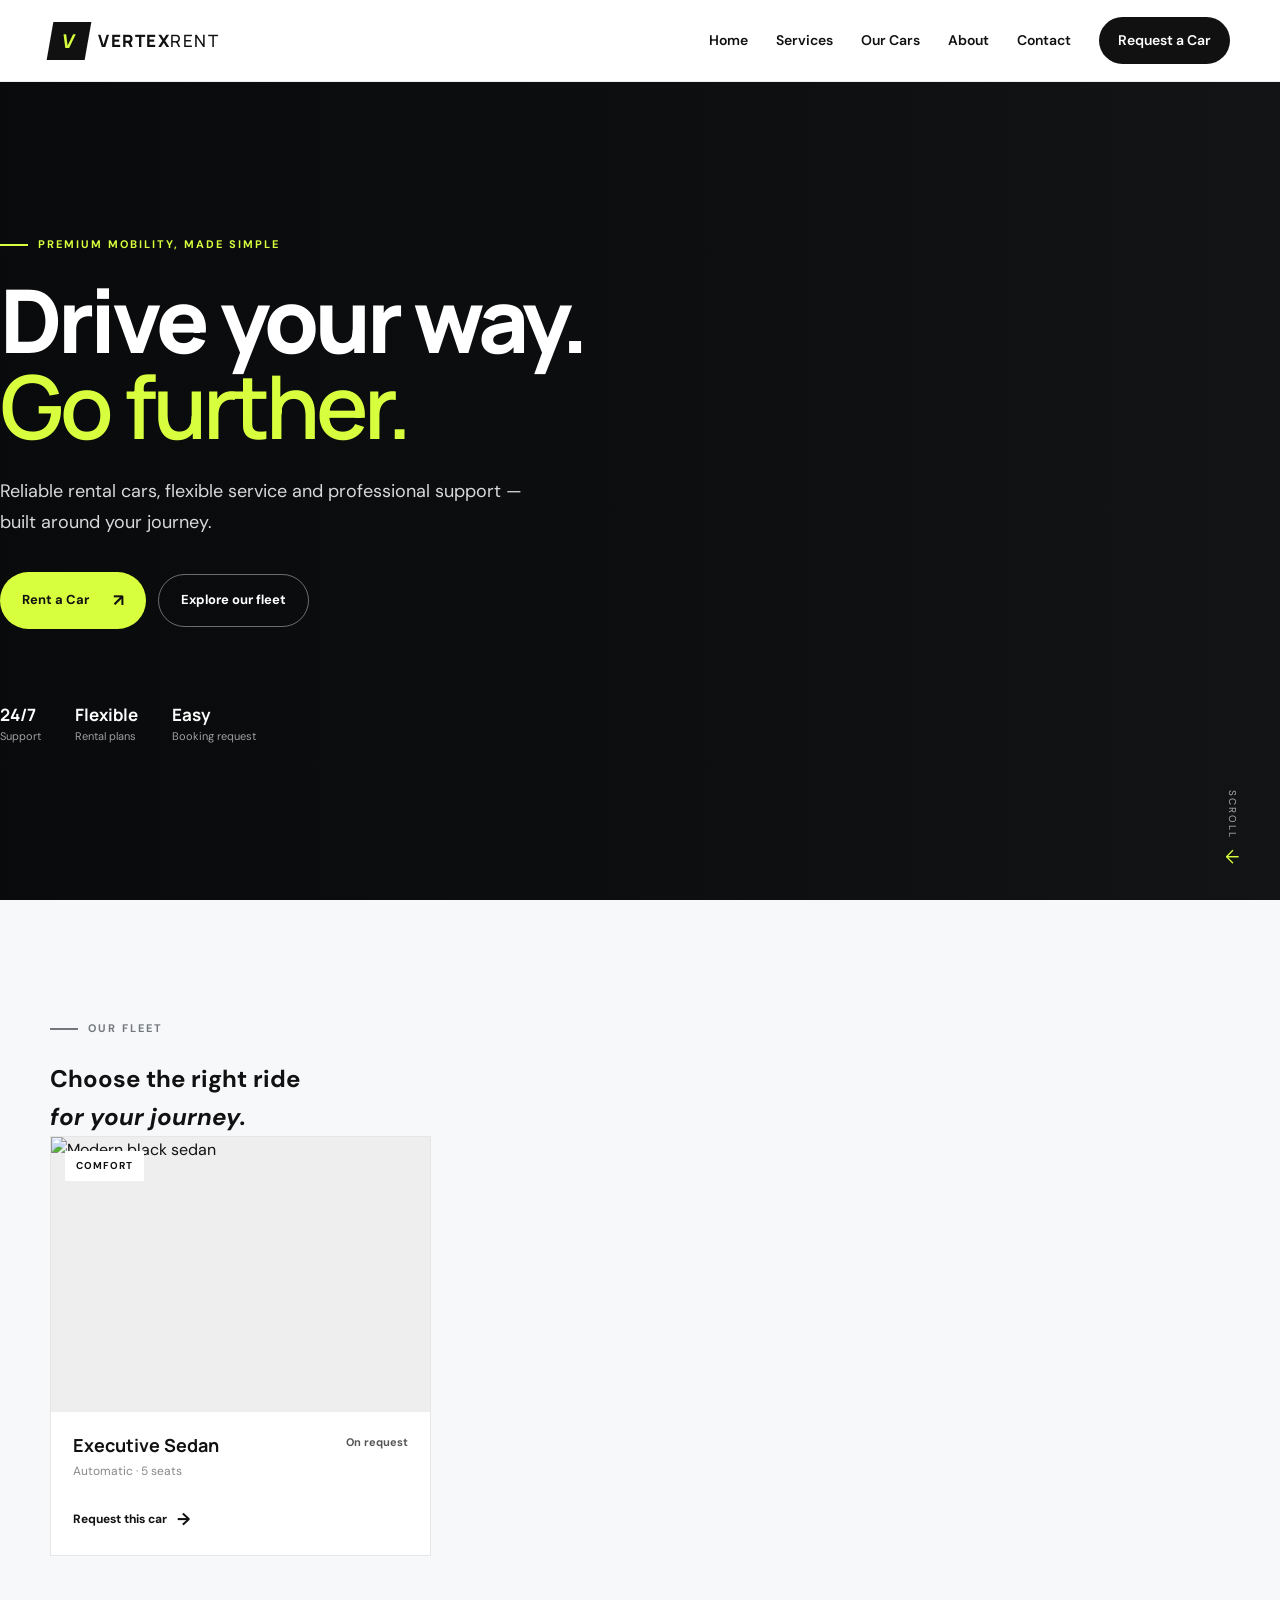
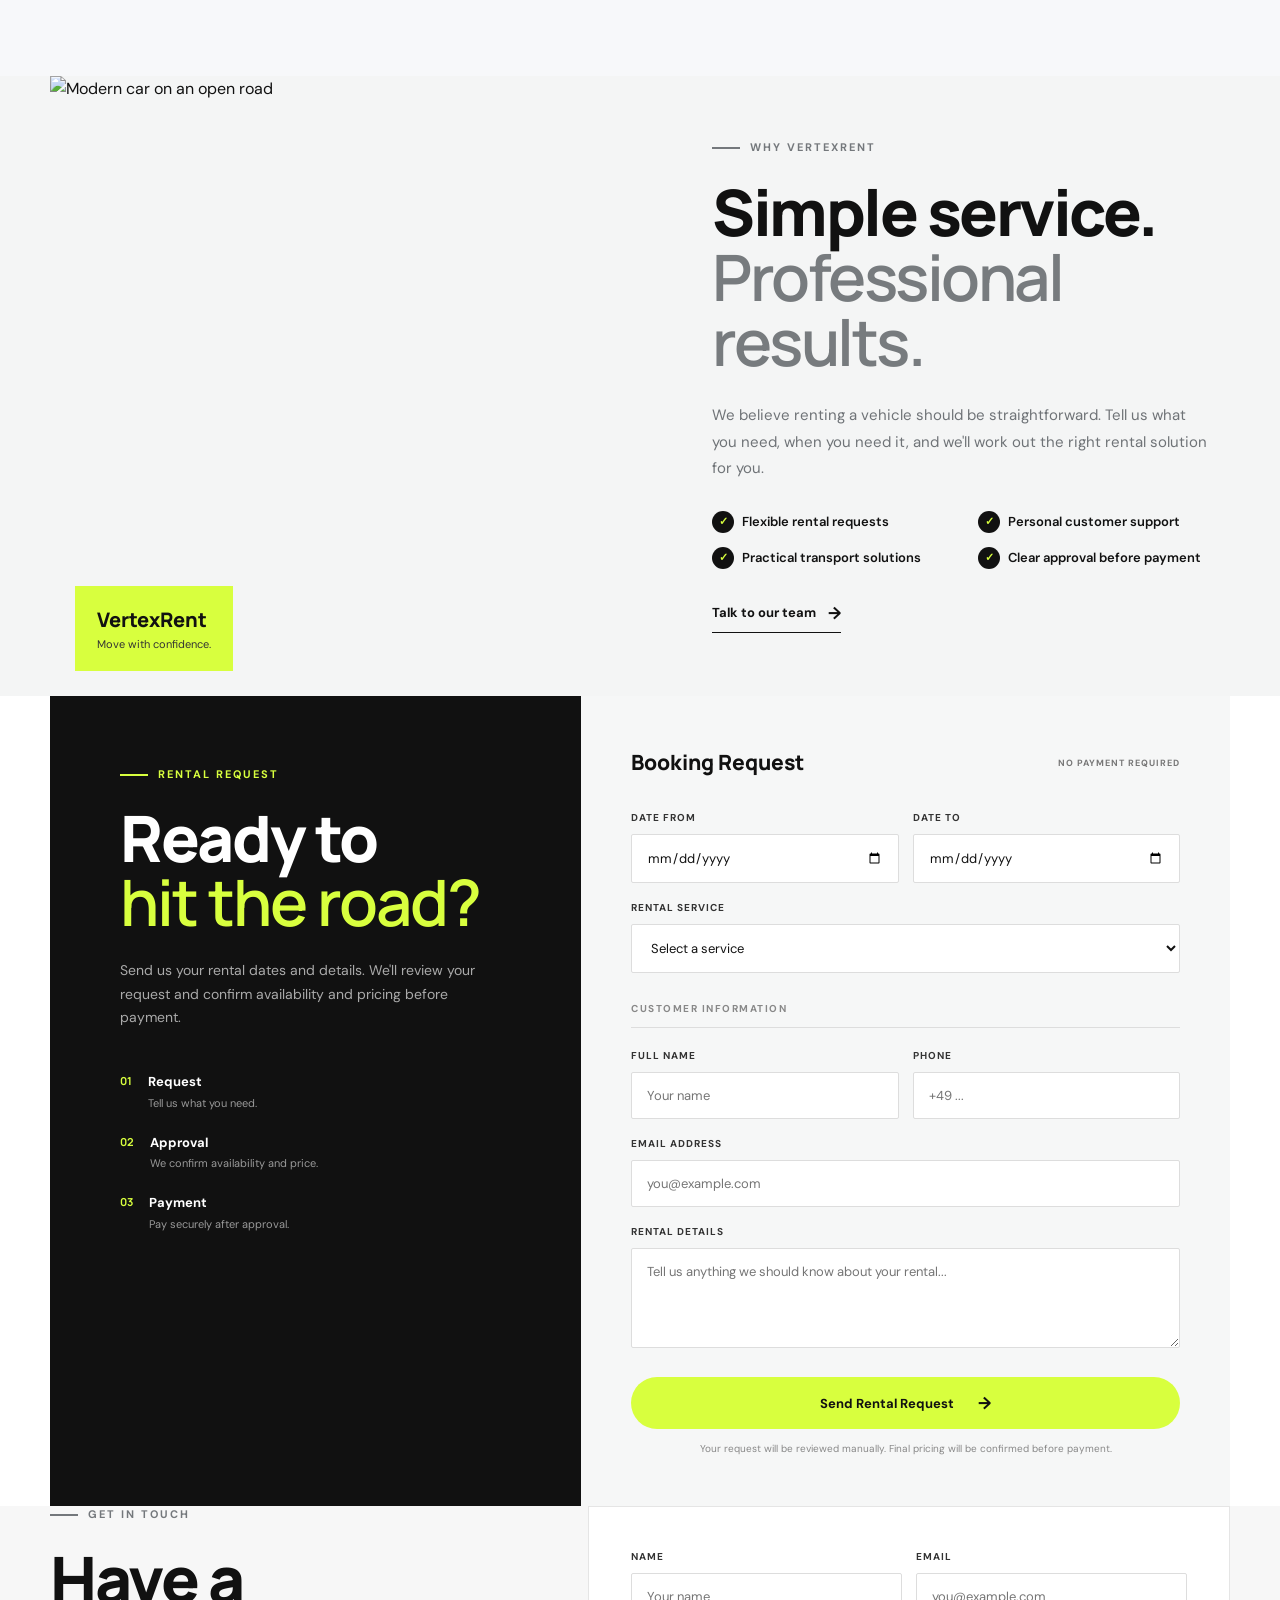
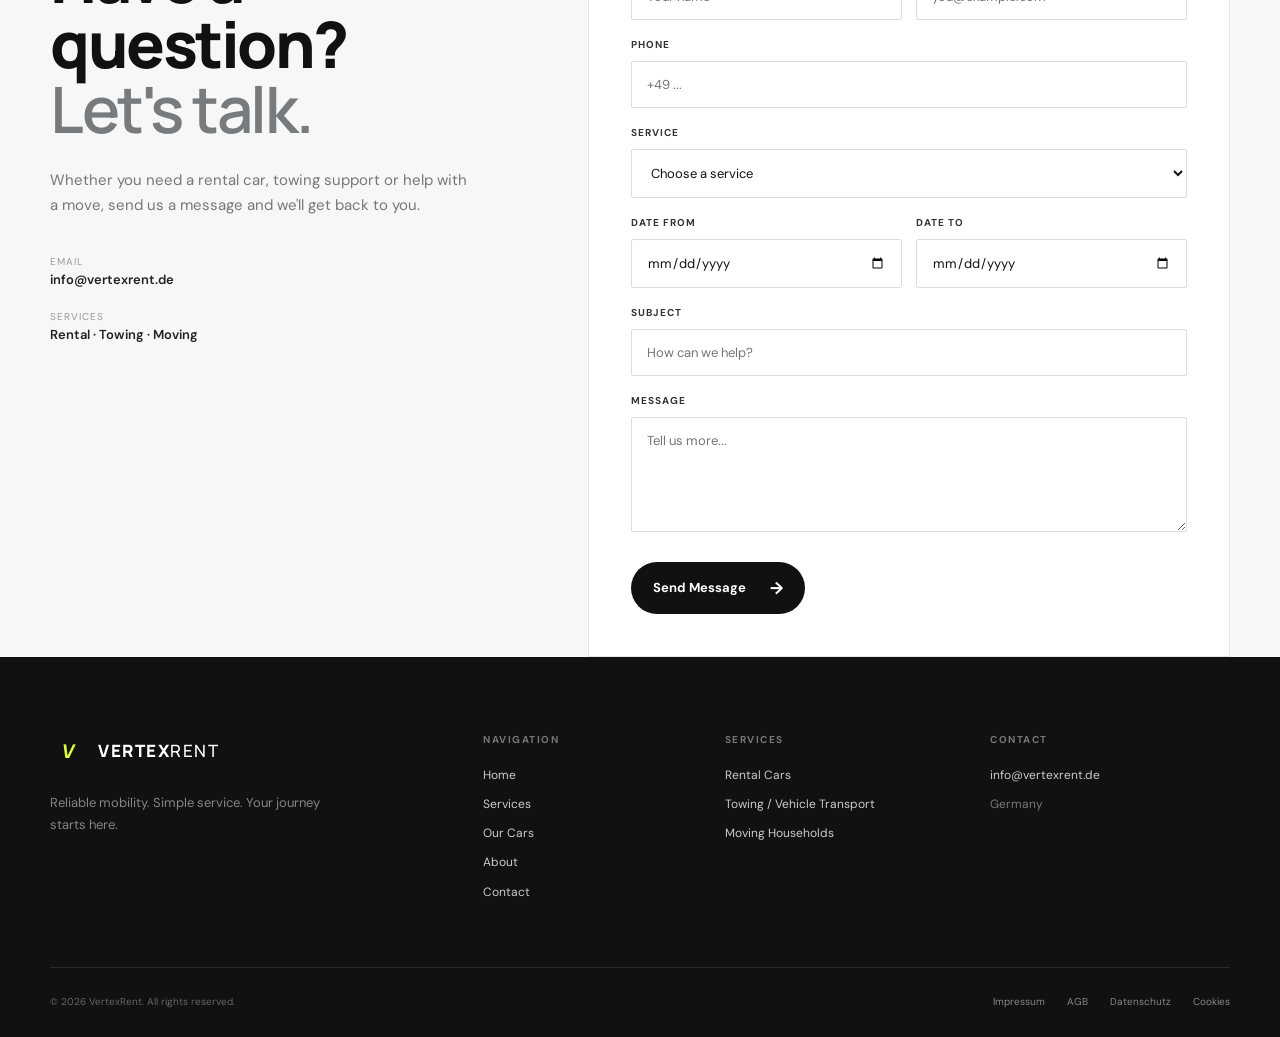
==== index.html @ 0dd3c39a "Added all files" ====
<!DOCTYPE html>
<html lang="en">

<head>

    <!-- 
         BASIC META
     -->

    <meta charset="UTF-8">

    <meta name="viewport"
          content="width=device-width, initial-scale=1.0">

    <meta http-equiv="X-UA-Compatible"
          content="IE=edge">


    <!-- 
         SEO
     -->

    <title>VertexRent | Premium Car Rental & Mobility Services</title>

    <meta name="description"
          content="VertexRent offers reliable car rental, towing and household moving services with flexible rental solutions and professional support.">

    <meta name="keywords"
          content="car rental, rent a car, vehicle rental, towing cars, moving household, VertexRent">

    <meta name="author"
          content="VertexRent">

    <meta name="robots"
          content="index, follow">

    <meta name="googlebot"
          content="index, follow">


    <!-- 
         CANONICAL URL
     -->

    <link rel="canonical"
          href="https://vertexrent.de/">


    <!-- 
         FAVICON
     -->

    <link rel="icon"
          type="image/png"
          href="images/favicon.png">


    <!-- 
         GOOGLE FONTS
     -->

    <link rel="preconnect"
          href="https://fonts.googleapis.com">

    <link rel="preconnect"
          href="https://fonts.gstatic.com"
          crossorigin>

    <link href="https://fonts.googleapis.com/css2?family=DM+Sans:wght@400;500;600;700&family=Manrope:wght@600;700;800&display=swap"
          rel="stylesheet">


    <!-- 
         OPEN GRAPH
         Facebook / WhatsApp / LinkedIn
          -->

    <meta property="og:type"
          content="website">

    <meta property="og:title"
          content="VertexRent | Premium Car Rental & Mobility Services">

    <meta property="og:description"
          content="Reliable car rental, towing and moving services from VertexRent.">

    <meta property="og:url"
          content="https://vertexrent.de/">

    <meta property="og:site_name"
          content="VertexRent">

    <meta property="og:image"
          content="https://vertexrent.de/images/og-image.jpg">


    <!--  TWITTER / X CARD -->

    <meta name="twitter:card"
          content="summary_large_image">

    <meta name="twitter:title"
          content="VertexRent | Premium Car Rental & Mobility Services">

    <meta name="twitter:description"
          content="Reliable car rental, towing and moving services from VertexRent.">

    <meta name="twitter:image"
          content="https://vertexrent.de/images/og-image.jpg">


    <!-- 
         WEBSITE CSS
    -->

    <link rel="stylesheet"
          href="style.css">

    <link rel="stylesheet"
          href="responsive.css">

</head>


<body>

    <!-- Website content will be added here -->
  <!-- =========================
         HEADER
    ========================== -->

    <header class="site-header">

        <div class="container nav-wrapper">

            <!-- Logo -->
            <a href="#home" class="logo" aria-label="VertexRent Home">

                <span class="logo-mark">V</span>

                <span class="logo-text">
                    VERTEX<span>RENT</span>
                </span>

            </a>


            <!-- Navigation -->
            <nav class="main-nav" aria-label="Main Navigation">

                <a href="#home">Home</a>

                <a href="services.html">Services</a>

                <a href="#fleet">Our Cars</a>

                <a href="#about">About</a>

                <a href="#contact">Contact</a>

                <a href="#booking" class="nav-cta">
                    Request a Car
                </a>

            </nav>


            <!-- Mobile Menu Button -->
            <button
                class="menu-toggle"
                type="button"
                aria-label="Open navigation menu"
                aria-expanded="false">

                <span></span>
                <span></span>
                <span></span>

            </button>

        </div>

    </header>


     <!-- =========================
         MAIN CONTENT
    ========================== -->

    <main id="main-content">

     <section class="hero" id="home">

        <!-- Background Image -->
        <div class="hero-background"></div>


        <div class="container hero-container">

            <div class="hero-content">

                <!-- Small Label -->
                <p class="eyebrow hero-eyebrow">
                    <span></span>
                    Premium mobility, made simple
                </p>


                <!-- Main Heading -->
                <h1>
                    Drive your way.
                    <br>
                    <em>Go further.</em>
                </h1>


                <!-- Description -->
                <p class="hero-description">
                    Reliable rental cars, flexible service and
                    professional support — built around your journey.
                </p>


                <!-- Buttons -->
                <div class="hero-actions">

                    <a href="#booking" class="btn btn-primary">
                        Rent a Car
                        <span>↗</span>
                    </a>

                    <a href="#fleet" class="btn btn-outline">
                        Explore our fleet
                    </a>

                </div>


                <!-- Trust Information -->
                <div class="hero-trust">

                    <div class="trust-item">

                        <strong>24/7</strong>

                        <span>
                            Support
                        </span>

                    </div>


                    <div class="trust-item">

                        <strong>Flexible</strong>

                        <span>
                            Rental plans
                        </span>

                    </div>


                    <div class="trust-item">

                        <strong>Easy</strong>

                        <span>
                            Booking request
                        </span>

                    </div>

                </div>

            </div>

        </div>


        <!-- Scroll Indicator -->

        <div class="hero-scroll">

            <span>SCROLL</span>

            <strong>↓</strong>

        </div>

    </section>


<!-- =========================
     OUR FLEET SECTION
========================= -->

<section class="fleet section" id="fleet">

    <div class="container">

        <!-- Section Heading -->

        <div class="section-heading">

            <p class="eyebrow">
                <span></span>
                Our Fleet
            </p>

            <h2>
                Choose the right ride
                <br>
                <em>for your journey.</em>
            </h2>

        </div>


        <!-- Cars Grid -->

        <div class="car-grid">


            <!-- Car 01 -->

            <article class="car-card">

                <div class="car-image">

                    <img
                        src="https://images.unsplash.com/photo-1555215695-3004980ad54e?auto=format&fit=crop&w=1200&q=85"
                        alt="Modern black sedan">

                    <span class="car-tag">
                        Comfort
                    </span>

                </div>


                <div class="car-info">

                    <div class="car-main-info">

                        <div>

                            <h3>
                                Executive Sedan
                            </h3>

                            <p>
                                Automatic · 5 seats
                            </p>

                        </div>

                        <span class="car-price">
                            On request
                        </span>

                    </div>


                    <a href="#booking" class="car-link">
                        Request this car
                        <span>→</span>
                    </a>

                </div>

            </article>


        </div>

    </div>

</section>


<!-- =========================
     ABOUT SECTION
========================= -->

<section class="about section" id="about">

    <div class="container about-grid">


        <!-- About Image -->

        <div class="about-image">

            <img
                src="https://images.unsplash.com/photo-1492144534655-ae79c964c9d7?auto=format&fit=crop&w=1400&q=85"
                alt="Modern car on an open road">

            <div class="about-badge">

                <strong>VertexRent</strong>

                <span>
                    Move with confidence.
                </span>

            </div>

        </div>


        <!-- About Content -->

        <div class="about-content">

            <p class="eyebrow">

                <span></span>

                Why VertexRent

            </p>


            <h2>

                Simple service.
                <br>

                <em>Professional results.</em>

            </h2>


            <p class="about-description">

                We believe renting a vehicle should be
                straightforward. Tell us what you need,
                when you need it, and we'll work out the
                right rental solution for you.

            </p>


            <!-- Benefits -->

            <ul class="benefits-list">

                <li>

                    <span class="benefit-icon">
                        ✓
                    </span>

                    <span>
                        Flexible rental requests
                    </span>

                </li>


                <li>

                    <span class="benefit-icon">
                        ✓
                    </span>

                    <span>
                        Personal customer support
                    </span>

                </li>


                <li>

                    <span class="benefit-icon">
                        ✓
                    </span>

                    <span>
                        Practical transport solutions
                    </span>

                </li>


                <li>

                    <span class="benefit-icon">
                        ✓
                    </span>

                    <span>
                        Clear approval before payment
                    </span>

                </li>

            </ul>


            <!-- Link -->

            <a href="#contact" class="about-link">

                Talk to our team

                <span>&rarr;</span>

            </a>

        </div>

    </div>

</section>



<!-- =========================
     BOOKING SECTION
========================= -->

<section class="booking section" id="booking">

    <div class="container">

        <div class="booking-box">

            <!-- =========================
                 BOOKING INTRO
            ========================== -->

            <div class="booking-content">

                <p class="eyebrow booking-eyebrow">

                    <span></span>

                    Rental Request

                </p>


                <h2>

                    Ready to
                    <br>

                    <em>hit the road?</em>

                </h2>


                <p class="booking-description">

                    Send us your rental dates and details.
                    We'll review your request and confirm
                    availability and pricing before payment.

                </p>


                <!-- Booking Process -->

                <div class="booking-steps">


                    <div class="booking-step">

                        <span>01</span>

                        <div>

                            <strong>
                                Request
                            </strong>

                            <p>
                                Tell us what you need.
                            </p>

                        </div>

                    </div>


                    <div class="booking-step">

                        <span>02</span>

                        <div>

                            <strong>
                                Approval
                            </strong>

                            <p>
                                We confirm availability
                                and price.
                            </p>

                        </div>

                    </div>


                    <div class="booking-step">

                        <span>03</span>

                        <div>

                            <strong>
                                Payment
                            </strong>

                            <p>
                                Pay securely after approval.
                            </p>

                        </div>

                    </div>


                </div>

            </div>


            <!-- =========================
                 BOOKING FORM
            ========================== -->

            <div class="booking-form-wrapper">

                <form class="booking-form" id="bookingForm">


                    <div class="form-heading">

                        <h3>
                            Booking Request
                        </h3>

                        <span>
                            No payment required
                        </span>

                    </div>


                    <!-- Dates -->

                    <div class="form-row">

                        <div class="form-group">

                            <label for="date-from">
                                Date From
                            </label>

                            <input
                                type="date"
                                id="date-from"
                                name="date-from"
                                required
                            >

                        </div>


                        <div class="form-group">

                            <label for="date-to">
                                Date To
                            </label>

                            <input
                                type="date"
                                id="date-to"
                                name="date-to"
                                required
                            >

                        </div>

                    </div>


                    <!-- Rental Details -->

                    <div class="form-group">

                        <label for="service">
                            Rental Service
                        </label>

                        <select
                            id="service"
                            name="service"
                            required
                        >

                            <option value="">
                                Select a service
                            </option>

                            <option value="rental-car">
                                Rental Car
                            </option>

                            <option value="towing">
                                Towing Car
                            </option>

                            <option value="moving">
                                Moving Household
                            </option>

                        </select>

                    </div>


                    <div class="form-group" id="bookingVehicleGroup">

                        <label for="vehicle">
                            Rental Vehicle
                        </label>

                        <select
                            id="vehicle"
                            name="vehicle"
                        >
                            <option value="">
                                Select a car type
                            </option>
                            <option value="sedan">
                                Sedan
                            </option>
                            <option value="suv">
                                SUV
                            </option>
                            <option value="hatchback">
                                Hatchback
                            </option>
                            <option value="van">
                                Van
                            </option>

                        </select>

                    </div>


                    <!-- Customer Information -->

                    <div class="form-section-title">

                        Customer Information

                    </div>


                    <div class="form-row">

                        <div class="form-group">

                            <label for="customer-name">
                                Full Name
                            </label>

                            <input
                                type="text"
                                id="customer-name"
                                name="customer-name"
                                placeholder="Your name"
                                required
                            >

                        </div>


                        <div class="form-group">

                            <label for="customer-phone">
                                Phone
                            </label>

                            <input
                                type="tel"
                                id="customer-phone"
                                name="customer-phone"
                                placeholder="+49 ..."
                                required
                            >

                        </div>

                    </div>


                    <div class="form-group">

                        <label for="customer-email">
                            Email Address
                        </label>

                        <input
                            type="email"
                            id="customer-email"
                            name="customer-email"
                            placeholder="you@example.com"
                            required
                        >

                    </div>


                    <!-- Additional Details -->

                    <div class="form-group">

                        <label for="rental-details">
                            Rental Details
                        </label>

                        <textarea
                            id="rental-details"
                            name="rental-details"
                            rows="4"
                            placeholder="Tell us anything we should know about your rental..."
                        ></textarea>

                    </div>


                    <!-- Submit -->

                    <button
                        type="submit"
                        class="btn btn-primary booking-submit"
                    >

                        Send Rental Request

                        <span>&rarr;</span>

                    </button>


                    <p class="form-note">

                        Your request will be reviewed manually.
                        Final pricing will be confirmed before payment.

                    </p>


                </form>

            </div>

        </div>

    </div>

</section>


<!-- =========================
     CONTACT SECTION
========================= -->

<section class="contact section" id="contact">

    <div class="container contact-grid">

        <!-- Contact Information -->

        <div class="contact-content">

            <p class="eyebrow">

                <span></span>

                Get in touch

            </p>


            <h2>

                Have a question?
                <br>

                <em>Let's talk.</em>

            </h2>


            <p class="contact-description">

                Whether you need a rental car, towing support
                or help with a move, send us a message and
                we'll get back to you.

            </p>


            <!-- Contact Details -->

            <div class="contact-details">

                <div class="contact-detail">

                    <span>
                        Email
                    </span>

                    <strong>
                        info@vertexrent.de
                    </strong>

                </div>


                <div class="contact-detail">

                    <span>
                        Services
                    </span>

                    <strong>
                        Rental · Towing · Moving
                    </strong>

                </div>

            </div>

        </div>


        <!-- Contact Form -->

        <div class="contact-form-wrapper">

            <form class="contact-form" id="contactForm">


                <!-- Name + Email -->

                <div class="form-row">

                    <div class="form-group">

                        <label for="contact-name">
                            Name
                        </label>

                        <input
                            type="text"
                            id="contact-name"
                            name="name"
                            placeholder="Your name"
                            required
                        >

                    </div>


                    <div class="form-group">

                        <label for="contact-email">
                            Email
                        </label>

                        <input
                            type="email"
                            id="contact-email"
                            name="email"
                            placeholder="you@example.com"
                            required
                        >

                    </div>

                </div>


                <!-- Phone -->

                <div class="form-group">

                    <label for="contact-phone">
                        Phone
                    </label>

                    <input
                        type="tel"
                        id="contact-phone"
                        name="phone"
                        placeholder="+49 ..."
                    >

                </div>


                <!-- Service -->

                <div class="form-group">

                    <label for="contact-service">
                        Service
                    </label>

                    <select
                        id="contact-service"
                        name="service"
                        required
                    >

                        <option value="">
                            Choose a service
                        </option>

                        <option value="rental">
                            Rental Cars
                        </option>

                        <option value="towing">
                            Towing Cars
                        </option>

                        <option value="moving">
                            Moving Households
                        </option>

                    </select>

                </div>


                <!-- Dates -->

                <div class="form-row">

                    <div class="form-group">

                        <label for="contact-date-from">
                            Date From
                        </label>

                        <input
                            type="date"
                            id="contact-date-from"
                            name="date-from"
                        >

                    </div>


                    <div class="form-group">

                        <label for="contact-date-to">
                            Date To
                        </label>

                        <input
                            type="date"
                            id="contact-date-to"
                            name="date-to"
                        >

                    </div>

                </div>


                <!-- Subject -->

                <div class="form-group">

                    <label for="contact-subject">
                        Subject
                    </label>

                    <input
                        type="text"
                        id="contact-subject"
                        name="subject"
                        placeholder="How can we help?"
                    >

                </div>


                <!-- Message -->

                <div class="form-group">

                    <label for="contact-message">
                        Message
                    </label>

                    <textarea
                        id="contact-message"
                        name="message"
                        rows="5"
                        placeholder="Tell us more..."
                    ></textarea>

                </div>


                <!-- Submit -->

                <button
                    type="submit"
                    class="btn btn-dark contact-submit"
                >

                    Send Message

                    <span>&rarr;</span>

                </button>


            </form>

        </div>

    </div>

</section>

    </main>


    <!-- =========================
     FOOTER
========================= -->

<footer class="site-footer">

    <div class="container">


        <!-- Footer Top -->

        <div class="footer-top">


            <!-- Brand -->

            <div class="footer-brand">

                <a href="#home" class="logo footer-logo">

                    <span class="logo-mark">V</span>

                    <span class="logo-text">
                        VERTEX<span>RENT</span>
                    </span>

                </a>


                <p>
                    Reliable mobility.
                    Simple service.
                    Your journey starts here.
                </p>

            </div>


            <!-- Navigation -->

            <div class="footer-column">

                <h4>
                    Navigation
                </h4>

                <a href="#home">
                    Home
                </a>

                <a href="#services">
                    Services
                </a>

                <a href="#fleet">
                    Our Cars
                </a>

                <a href="#about">
                    About
                </a>

                <a href="#contact">
                    Contact
                </a>

            </div>


            <!-- Services -->

            <div class="footer-column">

                <h4>
                    Services
                </h4>

                <a href="services.html#rental">
                    Rental Cars
                </a>

                <a href="services.html#transport">
                    Towing / Vehicle Transport
                </a>

                <a href="services.html#moving">
                    Moving Households
                </a>

            </div>


            <!-- Contact -->

            <div class="footer-column">

                <h4>
                    Contact
                </h4>

                <a href="mailto:info@vertexrent.de">
                    info@vertexrent.de
                </a>

                <span class="footer-muted">
                    Germany
                </span>

            </div>


        </div>


        <!-- Footer Bottom -->

        <div class="footer-bottom">


            <p>
                © 2026 VertexRent.
                All rights reserved.
            </p>


            <!-- Legal -->

            <nav class="legal-links" aria-label="Legal">

                <a href="impressum.html">
                    Impressum
                </a>

                <a href="agb.html">
                    AGB
                </a>

                <a href="datenschutz.html">
                    Datenschutz
                </a>

                <a href="cookies.html">
                    Cookies
                </a>

            </nav>


        </div>

    </div>

</footer>


    <script src="script.js"></script>

</body>

</html>
---- style.css ----
/* ========
   GLOBAL RESET
======== */

* {
    margin: 0;
    padding: 0;
    box-sizing: border-box;
}

html {
    scroll-behavior: smooth;
}

body {
    font-family: "DM Sans", sans-serif;
    color: #111111;
    background: #ffffff;
    line-height: 1.6;
}

a {
    text-decoration: none;
    color: inherit;
}

button {
    font-family: inherit;
}


/* =========
   CONTAINER
========== */

.container {
    width: min(1180px, calc(100% - 48px));
    margin: 0 auto;
}


/* ============
   HEADER
 ===========*/

.site-header {
    width: 100%;
    height: 82px;

    background: #ffffff;

    border-bottom: 1px solid #eeeeee;

    position: sticky;
    top: 0;
    z-index: 1000;
}


/* 
   NAV WRAPPER 
   */

.nav-wrapper {
    height: 100%;

    display: flex;
    align-items: center;
    justify-content: space-between;
}


/* 
   LOGO
 */

.logo {
    display: flex;
    align-items: center;
    gap: 10px;

    font-family: "Manrope", sans-serif;

    font-size: 17px;
    font-weight: 800;

    letter-spacing: 1.5px;
}


/* Logo icon */

.logo-mark {
    width: 38px;
    height: 38px;

    display: grid;
    place-items: center;

    background: #111111;
    color: #d8ff3e;

    font-size: 19px;
    font-weight: 800;

    transform: skew(-10deg);
}


/* Logo text */

.logo-text {
    color: #111111;
}

.logo-text span {
    font-weight: 500;
}


/* 
   DESKTOP NAVIGATION
 */

.main-nav {
    display: flex;
    align-items: center;

    gap: 28px;

    font-size: 14px;
    font-weight: 600;
}

.main-nav a {
    transition: opacity 0.2s ease;
}

.main-nav a:hover {
    opacity: 0.55;
}


/* 
   NAV CTA
 */

.nav-cta {
    background: #111111;
    color: #ffffff;

    padding: 12px 19px;

    border-radius: 100px;

    transition:
        background 0.2s ease,
        transform 0.2s ease;
}

.nav-cta:hover {
    opacity: 1 !important;

    background: #222222;

    transform: translateY(-2px);
}


/* 
   MOBILE MENU BUTTON
*/

.menu-toggle {
    display: none;

    width: 42px;
    height: 42px;

    border: none;
    background: transparent;

    cursor: pointer;

    flex-direction: column;
    align-items: center;
    justify-content: center;

    gap: 5px;
}

.menu-toggle span {
    display: block;

    width: 24px;
    height: 2px;

    background: #111111;

    transition: 0.3s ease;
}


/* =========================
   HERO SECTION
========================= */

.hero {

    position: relative;

    min-height: calc(100vh - 82px);

    display: flex;

    align-items: center;

    overflow: hidden;

    background: #141618;

    color: #ffffff;
}


/* 
   HERO BACKGROUND
*/

.hero-background {

    position: absolute;

    inset: 0;

    background-image:

        linear-gradient(
            90deg,
            rgba(8, 9, 10, 0.90) 0%,
            rgba(8, 9, 10, 0.65) 45%,
            rgba(8, 9, 10, 0.18) 100%
        ),

        url("https://images.unsplash.com/photo-1494905998402-395d579af36f?auto=format&fit=crop&w=2200&q=90");

    background-position: center;

    background-size: cover;

    background-repeat: no-repeat;

    z-index: 0;
}


/* 
   HERO CONTAINER
 */

.hero-container {

    position: relative;

    z-index: 1;

    width: 100%;

    padding-top: 100px;

    padding-bottom: 100px;
}


/* 
   HERO CONTENT
 */

.hero-content {

    max-width: 720px;
}


/* 
   EYEBROW
 */

.eyebrow {

    display: flex;

    align-items: center;

    gap: 10px;

    text-transform: uppercase;

    letter-spacing: 2px;

    font-size: 11px;

    font-weight: 700;

    color: #74787c;

    margin-bottom: 22px;
}


.eyebrow span {

    display: block;

    width: 28px;

    height: 2px;

    background: currentColor;
}


.hero-eyebrow {

    color: #d8ff3e;
}


/* 
   HERO HEADING
 */

.hero h1 {

    font-family: "Manrope", sans-serif;

    font-size: clamp(48px, 7vw, 88px);

    line-height: 0.98;

    letter-spacing: -4px;

    font-weight: 800;

    margin-bottom: 28px;
}


.hero h1 em {

    font-style: normal;

    color: #d8ff3e;

    font-weight: 600;
}


/* 
   HERO DESCRIPTION
 */

.hero-description {

    max-width: 540px;

    font-size: 18px;

    line-height: 1.7;

    color: #d8d9da;

    margin-bottom: 34px;
}


/* 
   HERO BUTTONS
 */

.hero-actions {

    display: flex;

    align-items: center;

    gap: 12px;

    flex-wrap: wrap;
}


.btn {

    display: inline-flex;

    align-items: center;

    justify-content: center;

    gap: 24px;

    border-radius: 100px;

    padding: 15px 22px;

    font-family: "DM Sans", sans-serif;

    font-size: 13px;

    font-weight: 700;

    transition:
        transform 0.25s ease,
        background 0.25s ease,
        box-shadow 0.25s ease;
}


.btn span {

    font-size: 17px;
}


/* Primary */

.btn-primary {

    background: #d8ff3e;

    color: #111111;
}


.btn-primary:hover {

    transform: translateY(-2px);

    box-shadow:
        0 12px 25px rgba(216, 255, 62, 0.18);
}


/* Outline */

.btn-outline {

    border: 1px solid rgba(255, 255, 255, 0.40);

    color: #ffffff;

    background: transparent;
}


.btn-outline:hover {

    background: #ffffff;

    color: #111111;
}


/* 
   HERO TRUST
*/

.hero-trust {

    display: flex;

    gap: 34px;

    margin-top: 72px;
}


.trust-item {

    display: flex;

    flex-direction: column;
}


.trust-item strong {

    font-family: "Manrope", sans-serif;

    font-size: 17px;

    font-weight: 700;
}


.trust-item span {

    font-size: 11px;

    color: #9da0a2;
}


/* 
   SCROLL INDICATOR
 */

.hero-scroll {

    position: absolute;

    right: 34px;

    bottom: 34px;

    z-index: 2;

    display: flex;

    align-items: center;

    gap: 10px;

    color: #aaa;

    font-size: 10px;

    letter-spacing: 2px;

    writing-mode: vertical-rl;
}


.hero-scroll strong {

    color: #d8ff3e;

    font-size: 18px;

    font-weight: 400;
}


/* =========================
   FLEET SECTION
========================= */

.fleet {
    background: #ffffff;
}


/* =========================
   CAR GRID
========================= */

.car-grid {

    display: grid;

    grid-template-columns:
        repeat(3, 1fr);

    gap: 18px;
}


/* 
   CAR CAR 
   */


.car-card {

    background: #ffffff;

    border: 1px solid #e5e6e7;

    overflow: hidden;

    transition:
        transform 0.3s ease,
        box-shadow 0.3s ease;
}


.car-card:hover {

    transform: translateY(-5px);

    box-shadow:
        0 15px 35px rgba(0, 0, 0, 0.08);
}


/* 
   CAR IMAGE
 */

.car-image {

    height: 275px;

    position: relative;

    overflow: hidden;

    background: #eeeeee;
}


.car-image img {

    width: 100%;

    height: 100%;

    object-fit: cover;

    transition:
        transform 0.5s ease;
}


.car-card:hover .car-image img {

    transform: scale(1.05);
}


/* 
   CAR TAG
*/

.car-tag {

    position: absolute;

    top: 14px;

    left: 14px;

    background: #ffffff;

    color: #111111;

    padding: 7px 11px;

    font-size: 10px;

    text-transform: uppercase;

    letter-spacing: 1px;

    font-weight: 700;
}


/* 
   CAR INFO
 */

.car-info {

    padding: 22px;
}


.car-main-info {

    display: flex;

    justify-content: space-between;

    align-items: flex-start;

    gap: 15px;
}


.car-info h3 {

    font-family: "Manrope", sans-serif;

    font-size: 18px;

    line-height: 1.3;
}


.car-info p {

    font-size: 12px;

    color: #888888;

    margin-top: 4px;
}


.car-price {

    font-size: 11px;

    font-weight: 700;

    white-space: nowrap;

    color: #555555;
}


/* 
   CAR LINK
 */

.car-link {

    display: inline-flex;

    align-items: center;

    gap: 10px;

    margin-top: 25px;

    font-size: 12px;

    font-weight: 700;
}


.car-link span {

    font-size: 17px;

    transition:
        transform 0.2s ease;
}


.car-link:hover span {

    transform: translateX(5px);
}


/* =========================
   ABOUT SECTION
========================= */

.about {

    background: #f4f5f5;
}


/* 
   ABOUT GRID
 */

.about-grid {

    display: grid;

    grid-template-columns:
        1.05fr 0.95fr;

    gap: 90px;

    align-items: center;
}


/*
   ABOUT IMAGE
*/

.about-image {

    height: 620px;

    position: relative;

    overflow: hidden;
}


.about-image img {

    width: 100%;

    height: 100%;

    object-fit: cover;
}


/* 
   IMAGE BADGE
*/

.about-badge {

    position: absolute;

    left: 25px;

    bottom: 25px;

    background: #d8ff3e;

    padding: 18px 22px;

    display: flex;

    flex-direction: column;
}


.about-badge strong {

    font-family: "Manrope", sans-serif;

    font-size: 20px;

    font-weight: 800;
}


.about-badge span {

    font-size: 11px;

    color: #333333;
}


/* 
   ABOUT CONTENT
 */

.about-content h2 {

    font-family: "Manrope", sans-serif;

    font-size: clamp(38px, 5vw, 64px);

    line-height: 1.02;

    letter-spacing: -2.5px;

    font-weight: 800;
}


.about-content h2 em {

    font-style: normal;

    color: #777b7e;

    font-weight: 600;
}


.about-description {

    max-width: 500px;

    color: #6f7377;

    margin: 28px 0;

    font-size: 15px;

    line-height: 1.75;
}


/*
   BENEFITS
 */

.benefits-list {

    list-style: none;

    display: grid;

    grid-template-columns: 1fr 1fr;

    gap: 14px;

    margin: 30px 0;
}


.benefits-list li {

    display: flex;

    align-items: center;

    font-size: 13px;

    font-weight: 600;
}


.benefit-icon {

    width: 22px;

    height: 22px;

    flex-shrink: 0;

    display: grid;

    place-items: center;

    margin-right: 8px;

    border-radius: 50%;

    background: #111111;

    color: #d8ff3e;

    font-size: 11px;
}


/* 
   ABOUT LINK
 */

.about-link {

    display: inline-flex;

    align-items: center;

    gap: 12px;

    font-size: 13px;

    font-weight: 700;

    border-bottom: 1px solid #111111;

    padding-bottom: 5px;
}


.about-link span {

    font-size: 17px;

    transition:
        transform 0.2s ease;
}


.about-link:hover span {

    transform: translateX(5px);
}


/* =========================
   BOOKING SECTION
========================= */

.booking {
    background: #ffffff;
}


/* =========================
   BOOKING BOX
========================= */

.booking-box {

    display: grid;

    grid-template-columns:
        0.9fr 1.1fr;

    background: #111111;

    color: #ffffff;

    overflow: hidden;
}


/* 
   BOOKING CONTENT
 */

.booking-content {

    padding: 70px;
}


.booking-eyebrow {
    color: #d8ff3e;
}


.booking-content h2 {

    font-family: "Manrope", sans-serif;

    font-size: clamp(42px, 5vw, 66px);

    line-height: 1;

    letter-spacing: -2px;

    font-weight: 800;
}


.booking-content h2 em {

    font-style: normal;

    color: #d8ff3e;

    font-weight: 600;
}


.booking-description {

    max-width: 400px;

    color: #aaaaaa;

    margin: 25px 0 42px;

    font-size: 14px;

    line-height: 1.7;
}


/* 
   BOOKING STEPS
 */

.booking-steps {

    display: flex;

    flex-direction: column;

    gap: 20px;
}


.booking-step {

    display: flex;

    align-items: flex-start;

    gap: 16px;
}


.booking-step > span {

    color: #d8ff3e;

    font-family: "Manrope", sans-serif;

    font-size: 11px;

    font-weight: 700;
}


.booking-step strong {

    display: block;

    color: #ffffff;

    font-size: 13px;
}


.booking-step p {

    color: #999999;

    font-size: 11px;

    margin-top: 2px;
}


/* 
   FORM WRAPPER
    */

.booking-form-wrapper {

    background: #f6f7f7;

    color: #111111;

    padding: 50px;
}


/* 
   FORM
 */

.booking-form {

    width: 100%;
}


/* 
   FORM HEADING
 */

.form-heading {

    display: flex;

    justify-content: space-between;

    align-items: center;

    gap: 20px;

    margin-bottom: 30px;
}


.form-heading h3 {

    font-family: "Manrope", sans-serif;

    font-size: 21px;

    font-weight: 800;
}


.form-heading span {

    font-size: 9px;

    color: #777777;

    text-transform: uppercase;

    letter-spacing: 1px;

    font-weight: 700;
}


/* 
   FORM ROW
 */

.form-row {

    display: grid;

    grid-template-columns:
        1fr 1fr;

    gap: 14px;
}


/* 
   FORM GROUP
    */

.form-group {

    margin-bottom: 17px;
}


.form-group label {

    display: block;

    font-size: 10px;

    text-transform: uppercase;

    letter-spacing: 1px;

    font-weight: 700;

    color: #333333;

    margin-bottom: 8px;
}


.form-group input,
.form-group select,
.form-group textarea {

    width: 100%;

    border: 1px solid #dddddd;

    background: #ffffff;

    padding: 14px 15px;

    border-radius: 2px;

    font-family: "DM Sans", sans-serif;

    font-size: 13px;

    color: #111111;

    outline: none;

    transition:
        border-color 0.2s ease;
}


.form-group input:focus,
.form-group select:focus,
.form-group textarea:focus {

    border-color: #111111;
}


.form-group textarea {

    resize: vertical;

    min-height: 100px;
}


/* 
   FORM SECTION TITLE
*/

.form-section-title {

    font-size: 10px;

    text-transform: uppercase;

    letter-spacing: 1.5px;

    font-weight: 700;

    color: #888888;

    border-bottom: 1px solid #dddddd;

    padding-bottom: 10px;

    margin: 28px 0 20px;
}


/* 
   BOOKING BUTTON
 */

.booking-submit {

    width: 100%;

    border: none;

    cursor: pointer;

    margin-top: 5px;
}


/* 
   FORM NOTE
 */

.form-note {

    text-align: center;

    color: #888888;

    font-size: 10px;

    line-height: 1.5;

    margin-top: 12px;
}



/* =========================
   CONTACT SECTION
========================= */

.contact {

    background: #f7f7f7;
}


/* 
   CONTACT GRID
= */

.contact-grid {

    display: grid;

    grid-template-columns:
        0.8fr 1.2fr;

    gap: 110px;

    align-items: start;
}


/* 
   CONTACT CONTENT
 */

.contact-content h2 {

    font-family: "Manrope", sans-serif;

    font-size: clamp(38px, 5vw, 64px);

    line-height: 1.02;

    letter-spacing: -2.5px;

    font-weight: 800;
}


.contact-content h2 em {

    font-style: normal;

    color: #777b7e;

    font-weight: 600;
}


.contact-description {

    max-width: 420px;

    color: #777777;

    margin: 26px 0 35px;

    font-size: 15px;

    line-height: 1.7;
}


/* 
   CONTACT DETAILS
 */

.contact-details {

    display: flex;

    flex-direction: column;

    gap: 18px;
}


.contact-detail {

    display: flex;

    flex-direction: column;
}


.contact-detail span {

    font-size: 10px;

    text-transform: uppercase;

    letter-spacing: 1px;

    color: #999999;
}


.contact-detail strong {

    font-size: 13px;

    font-weight: 600;

    color: #222222;
}


/* 
   CONTACT FORM
 */

.contact-form-wrapper {

    background: #ffffff;

    border: 1px solid #e5e5e5;

    padding: 42px;
}


.contact-form {

    width: 100%;
}


/* 
   DARK BUTTON
 */

.btn-dark {

    display: inline-flex;

    align-items: center;

    justify-content: center;

    gap: 24px;

    background: #111111;

    color: #ffffff;

    border: none;

    cursor: pointer;
}


.btn-dark:hover {

    background: #292929;
}


.contact-submit {

    margin-top: 5px;
}



/* =========================
   FOOTER
========================= */

.site-footer {

    background: #111111;

    color: #ffffff;

    padding-top: 75px;
}


/* 
   FOOTER TOP
 */

.footer-top {

    display: grid;

    grid-template-columns:
        1.6fr
        0.8fr
        0.9fr
        1fr;

    gap: 50px;

    padding-bottom: 65px;
}


/* 
   FOOTER BRAND
 */

.footer-brand p {

    max-width: 280px;

    color: #858585;

    font-size: 13px;

    line-height: 1.7;

    margin-top: 22px;
}


/* Footer logo */

.footer-logo {

    color: #ffffff;
}


.footer-logo .logo-text {

    color: #ffffff;
}


/*
   FOOTER COLUMNS
 */

.footer-column {

    display: flex;

    flex-direction: column;

    align-items: flex-start;

    gap: 10px;
}


.footer-column h4 {

    font-size: 10px;

    text-transform: uppercase;

    letter-spacing: 1.5px;

    color: #777777;

    margin-bottom: 8px;
}


.footer-column a {

    font-size: 12px;

    color: #cccccc;

    transition:
        color 0.2s ease;
}


.footer-column a:hover {

    color: #d8ff3e;
}


.footer-muted {

    font-size: 12px;

    color: #777777;
}


/* 
   FOOTER BOTTOM
 */

.footer-bottom {

    min-height: 70px;

    border-top: 1px solid #292929;

    display: flex;

    align-items: center;

    justify-content: space-between;

    gap: 20px;
}


.footer-bottom p {

    color: #666666;

    font-size: 10px;
}


/* 
   LEGAL LINKS
 */

.legal-links {

    display: flex;

    align-items: center;

    gap: 22px;
}


.legal-links a {

    color: #888888;

    font-size: 10px;

    transition:
        color 0.2s ease;
}


.legal-links a:hover {

    color: #ffffff;
}
---- responsive.css ----
/* =========================
   TABLET
========================= */

@media (max-width: 900px) {

    .main-nav {
        gap: 16px;
    }

}


/* =========================
   MOBILE
========================= */

@media (max-width: 700px) {

    .container {
        width: min(100% - 30px, 1180px);
    }


    .site-header {
        height: 70px;
    }


    .menu-toggle {
        display: flex;
    }


    .main-nav {

        position: absolute;

        top: 70px;
        left: 0;
        right: 0;

        background: #ffffff;

        display: none;

        flex-direction: column;

        align-items: stretch;

        gap: 0;

        padding: 20px 25px;

        border-bottom: 1px solid #eeeeee;
    }


    .main-nav.open {
        display: flex;
    }


    .main-nav a {
        padding: 10px 0;
    }


    .main-nav .nav-cta {
        text-align: center;

        margin-top: 8px;
    }

}


/* =========================
   HERO RESPONSIVE
========================= */

@media (max-width: 700px) {

    .hero {

        min-height: calc(100vh - 70px);
    }


    .hero-container {

        padding-top: 70px;

        padding-bottom: 70px;
    }


    .hero h1 {

        font-size: clamp(46px, 13vw, 68px);

        letter-spacing: -2px;
    }


    .hero-description {

        font-size: 16px;

        max-width: 100%;
    }


    .hero-trust {

        gap: 18px;

        margin-top: 50px;
    }


    .hero-scroll {

        display: none;
    }

}



/* =========================
   SERVICES RESPONSIVE
========================= */

@media (max-width: 900px) {

    .services-heading {

        grid-template-columns: 1fr;

        gap: 30px;

        align-items: start;
    }


    .service-grid {

        grid-template-columns: 1fr;
    }


    .service-card {

        min-height: 280px;
    }

}


@media (max-width: 700px) {

    .section {

        padding: 80px 0;
    }


    .section-heading {

        margin-bottom: 38px;
    }


    .section-heading h2 {

        font-size: 42px;

        letter-spacing: -1.8px;
    }


    .service-card {

        min-height: 270px;

        padding: 28px;
    }


    .service-card h3 {

        font-size: 25px;
    }

}


/* =========================
   FLEET RESPONSIVE
========================= */

@media (max-width: 900px) {

    .car-grid {

        grid-template-columns:
            repeat(2, 1fr);
    }

}


@media (max-width: 700px) {

    .car-grid {

        grid-template-columns: 1fr;
    }


    .car-image {

        height: 250px;
    }

}




/* =========================
   ABOUT RESPONSIVE
========================= */

@media (max-width: 900px) {

    .about-grid {

        grid-template-columns: 1fr;

        gap: 50px;
    }


    .about-image {

        height: 500px;
    }

}


@media (max-width: 700px) {

    .about-image {

        height: 380px;
    }


    .about-content h2 {

        font-size: 42px;

        letter-spacing: -1.8px;
    }


    .benefits-list {

        grid-template-columns: 1fr;
    }

}


/* =========================
   BOOKING RESPONSIVE
========================= */

@media (max-width: 900px) {

    .booking-box {

        grid-template-columns: 1fr;
    }


    .booking-content {

        padding: 55px;
    }


    .booking-form-wrapper {

        padding: 45px;
    }

}


@media (max-width: 700px) {

    .booking-content {

        padding: 40px 25px;
    }


    .booking-form-wrapper {

        padding: 35px 25px;
    }


    .form-row {

        grid-template-columns: 1fr;

        gap: 0;
    }


    .form-heading {

        align-items: flex-start;

        flex-direction: column;

        gap: 8px;
    }


    .booking-content h2 {

        font-size: 44px;

        letter-spacing: -1.8px;
    }

}


/* =========================
   CONTACT RESPONSIVE
========================= */

@media (max-width: 900px) {

    .contact-grid {

        grid-template-columns: 1fr;

        gap: 55px;
    }

}


@media (max-width: 700px) {

    .contact-grid {

        gap: 40px;
    }


    .contact-form-wrapper {

        padding: 28px 20px;
    }


    .contact-content h2 {

        font-size: 42px;

        letter-spacing: -1.8px;
    }

}



/* =========================
   FOOTER RESPONSIVE
========================= */

@media (max-width: 900px) {

    .footer-top {

        grid-template-columns:
            1.5fr 1fr 1fr;

        gap: 40px;
    }


    .footer-brand {

        grid-column: 1 / -1;
    }

}


@media (max-width: 700px) {

    .site-footer {

        padding-top: 55px;
    }


    .footer-top {

        grid-template-columns: 1fr 1fr;

        gap: 40px;

        padding-bottom: 45px;
    }


    .footer-brand {

        grid-column: 1 / -1;
    }


    .footer-bottom {

        padding: 20px 0;

        flex-direction: column;

        align-items: flex-start;

        justify-content: center;
    }


    .legal-links {

        flex-wrap: wrap;

        gap: 12px 18px;
    }
}








/* =========================================================
   FLEET
========================================================= */

.fleet {
    padding: 120px 0;
    background: #f7f8fa;
}

.fleet-heading {
    display: flex;
    justify-content: space-between;
    align-items: flex-end;
    gap: 50px;
    margin-bottom: 60px;
}

.fleet-heading .section-intro {
    max-width: 480px;
    margin: 0;
    color: #666;
    line-height: 1.8;
}

.fleet-grid {
    display: grid;
    grid-template-columns: repeat(2, 1fr);
    gap: 30px;
}

.fleet-card {
    overflow: hidden;
    background: #fff;
    border: 1px solid #e7e7e7;
    border-radius: 24px;
    transition: .35s ease;
}

.fleet-card:hover {
    transform: translateY(-7px);
    box-shadow: 0 25px 60px rgba(0,0,0,.09);
}


/* Gallery */

.fleet-gallery {
    position: relative;
    padding: 14px;
    background: #eef0f2;
}

.fleet-main-image {
    height: 330px;
    overflow: hidden;
    border-radius: 17px;
}

.fleet-main-image img {
    width: 100%;
    height: 100%;
    display: block;
    object-fit: cover;
    transition: transform .5s ease;
}

.fleet-card:hover .fleet-main-image img {
    transform: scale(1.04);
}

.fleet-small-images {
    display: grid;
    grid-template-columns: repeat(2, 1fr);
    gap: 12px;
    margin-top: 12px;
}

.fleet-small-images img {
    width: 100%;
    height: 115px;
    display: block;
    object-fit: cover;
    border-radius: 13px;
}


/* Badge */

.fleet-badge {
    position: absolute;
    top: 28px;
    left: 28px;
    padding: 9px 16px;
    background: #111;
    color: #fff;
    border-radius: 50px;
    font-size: 11px;
    font-weight: 700;
    text-transform: uppercase;
    letter-spacing: .08em;
}


/* Content */

.fleet-content {
    padding: 34px;
}

.fleet-label {
    margin: 0 0 10px;
    color: #777;
    font-size: 11px;
    font-weight: 700;
    letter-spacing: .13em;
    text-transform: uppercase;
}

.fleet-content h3 {
    margin: 0 0 16px;
    color: #111;
    font-size: 30px;
    line-height: 1.15;
}

.fleet-content > p {
    color: #666;
    font-size: 15px;
    line-height: 1.75;
}


/* Details */

.fleet-details {
    display: grid;
    grid-template-columns: repeat(2, 1fr);
    gap: 10px;
    margin: 25px 0;
}

.fleet-details div {
    padding: 14px;
    background: #f5f6f7;
    border-radius: 12px;
}

.fleet-details strong {
    display: block;
    margin-bottom: 4px;
    color: #111;
    font-size: 13px;
}

.fleet-details span {
    color: #888;
    font-size: 11px;
}


/* Prices */

.fleet-prices {
    display: grid;
    grid-template-columns: repeat(3, 1fr);
    margin: 25px 0;
    padding: 18px 0;
    border-top: 1px solid #e6e6e6;
    border-bottom: 1px solid #e6e6e6;
}

.fleet-prices div {
    text-align: center;
}

.fleet-prices span {
    display: block;
    margin-bottom: 5px;
    color: #888;
    font-size: 11px;
}

.fleet-prices strong {
    color: #111;
    font-size: 17px;
}


/* Extra information */

.fleet-extra {
    margin-bottom: 25px;
}

.fleet-extra p {
    margin: 7px 0;
    color: #777;
    font-size: 13px;
    line-height: 1.65;
}

.fleet-extra strong {
    color: #222;
}


/* Button */

.fleet-button {
    display: inline-flex;
    align-items: center;
    justify-content: space-between;
    gap: 25px;
    padding: 14px 20px;
    min-width: 210px;
    background: #111;
    color: #fff;
    border-radius: 50px;
    text-decoration: none;
    font-size: 13px;
    font-weight: 700;
    transition: .3s ease;
}

.fleet-button span {
    font-size: 20px;
}

.fleet-button:hover {
    background: #333;
    transform: translateX(3px);
}


/* =========================================================
   MOBILE
========================================================= */

@media (max-width: 900px) {

    .fleet {
        padding: 90px 0;
    }

    .fleet-heading {
        flex-direction: column;
        align-items: flex-start;
    }

    .fleet-grid {
        grid-template-columns: 1fr;
    }
}


@media (max-width: 600px) {

    .fleet {
        padding: 70px 0;
    }

    .fleet-content {
        padding: 24px;
    }

    .fleet-main-image {
        height: 240px;
    }

    .fleet-small-images img {
        height: 95px;
    }

    .fleet-content h3 {
        font-size: 25px;
    }

    .fleet-details {
        grid-template-columns: 1fr;
    }

    .fleet-prices {
        grid-template-columns: 1fr;
    }

    .fleet-prices div {
        display: flex;
        justify-content: space-between;
        align-items: center;
        padding: 8px 0;
    }

    .fleet-prices span {
        margin: 0;
    }

    .fleet-button {
        width: 100%;
    }
}
















/* =========================================
   LONG-TERM RENTAL
========================================= */

.longterm {
    padding: 120px 0;
    background: #fff;
}

.longterm-heading {
    display: flex;
    justify-content: space-between;
    align-items: flex-end;
    gap: 50px;
    margin-bottom: 60px;
}

.longterm-heading > p {
    max-width: 480px;
    margin: 0;
    color: #666;
    line-height: 1.8;
}

.longterm-grid {
    display: grid;
    grid-template-columns: repeat(2, 1fr);
    gap: 30px;
}

.longterm-card {
    overflow: hidden;
    background: #f7f8fa;
    border: 1px solid #e6e6e6;
    border-radius: 24px;
    transition: .35s ease;
}

.longterm-card:hover {
    transform: translateY(-7px);
    box-shadow: 0 25px 60px rgba(0,0,0,.08);
}

.longterm-image {
    position: relative;
    height: 330px;
    padding: 14px;
}

.longterm-image img {
    width: 100%;
    height: 100%;
    display: block;
    object-fit: cover;
    border-radius: 17px;
}

.longterm-image span {
    position: absolute;
    top: 28px;
    left: 28px;
    padding: 9px 16px;
    background: #111;
    color: #fff;
    border-radius: 50px;
    font-size: 11px;
    font-weight: 700;
    text-transform: uppercase;
    letter-spacing: .08em;
}

.longterm-content {
    padding: 34px;
}

.longterm-label {
    margin: 0 0 10px;
    color: #777;
    font-size: 11px;
    font-weight: 700;
    letter-spacing: .13em;
    text-transform: uppercase;
}

.longterm-content h3 {
    margin: 0 0 16px;
    color: #111;
    font-size: 30px;
    line-height: 1.15;
}

.longterm-content > p {
    color: #666;
    font-size: 15px;
    line-height: 1.75;
}

.longterm-details {
    display: grid;
    grid-template-columns: repeat(2, 1fr);
    gap: 10px;
    margin: 25px 0;
}

.longterm-details div {
    padding: 15px;
    background: #fff;
    border-radius: 12px;
}

.longterm-details strong {
    display: block;
    margin-bottom: 5px;
    color: #111;
    font-size: 14px;
}

.longterm-details span {
    color: #888;
    font-size: 11px;
}

.longterm-info {
    margin-bottom: 25px;
}

.longterm-info p {
    margin: 8px 0;
    color: #777;
    font-size: 13px;
    line-height: 1.6;
}

.longterm-info strong {
    color: #222;
}

.longterm-button {
    display: inline-flex;
    align-items: center;
    justify-content: space-between;
    gap: 25px;
    min-width: 210px;
    padding: 14px 20px;
    background: #111;
    color: #fff;
    border-radius: 50px;
    text-decoration: none;
    font-size: 13px;
    font-weight: 700;
    transition: .3s ease;
}

.longterm-button:hover {
    background: #333;
}

.longterm-button span {
    font-size: 20px;
}


/* MOBILE */

@media (max-width: 900px) {

    .longterm {
        padding: 90px 0;
    }

    .longterm-heading {
        flex-direction: column;
        align-items: flex-start;
    }

    .longterm-grid {
        grid-template-columns: 1fr;
    }
}

@media (max-width: 600px) {

    .longterm {
        padding: 70px 0;
    }

    .longterm-content {
        padding: 24px;
    }

    .longterm-image {
        height: 240px;
    }

    .longterm-content h3 {
        font-size: 25px;
    }

    .longterm-details {
        grid-template-columns: 1fr;
    }

    .longterm-button {
        width: 100%;
    }
}
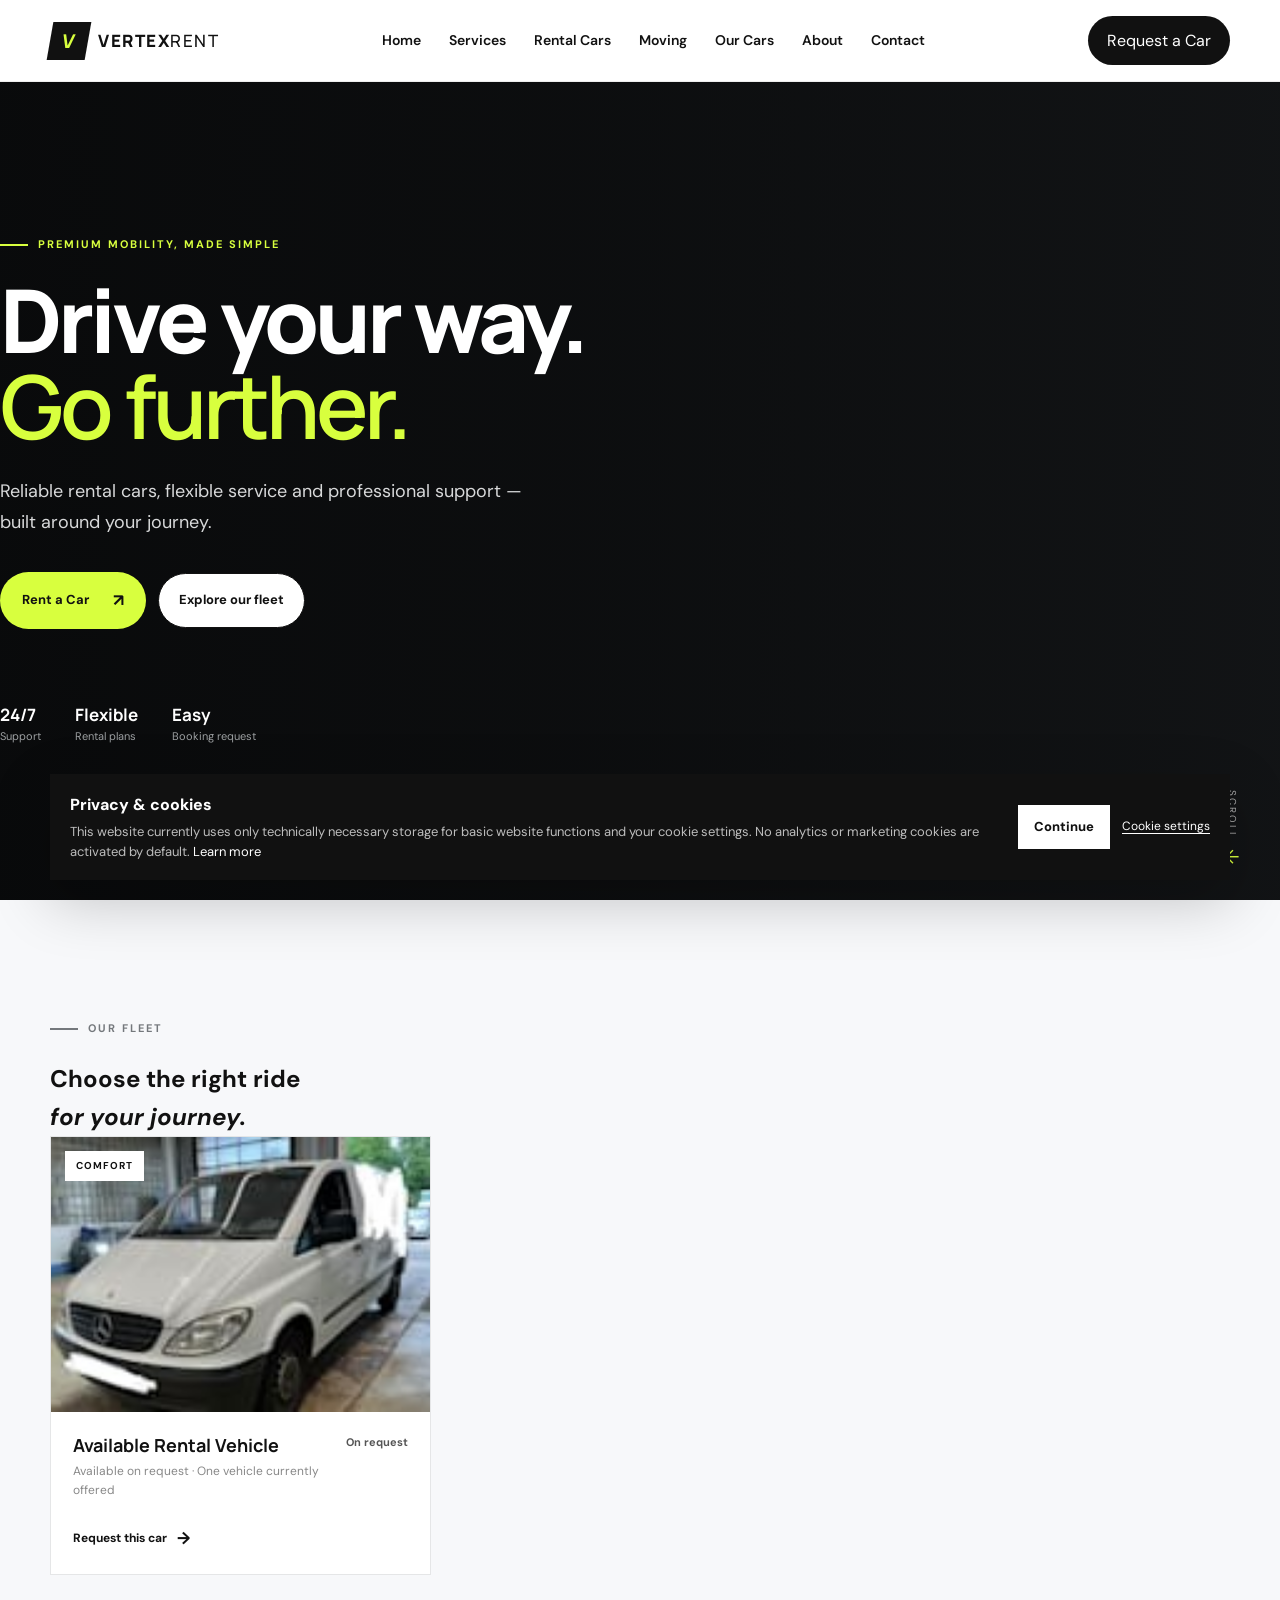
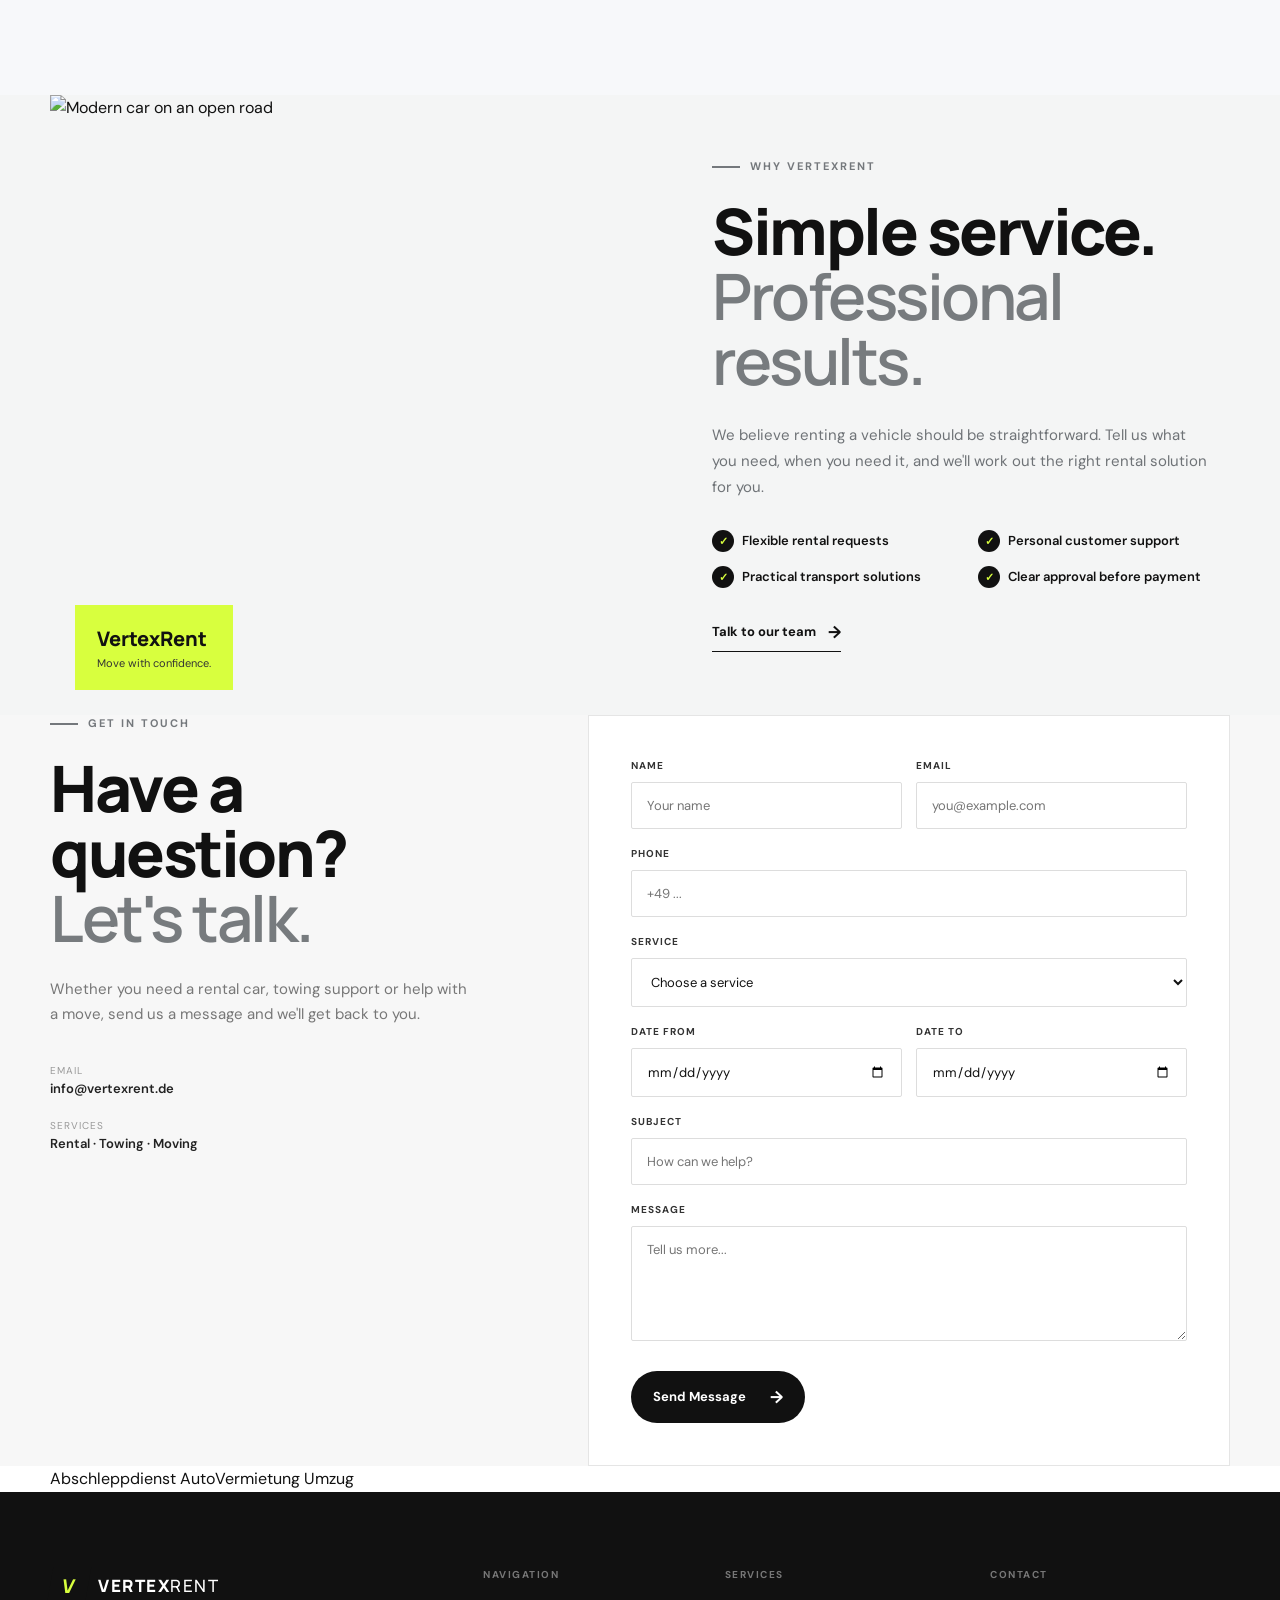
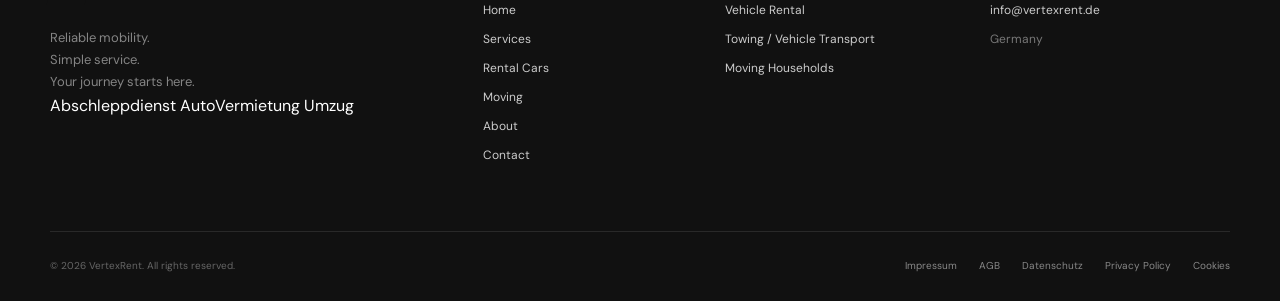
==== commit 1e1f7a02: "fixed the design and update the website" ====
--- a/index.html
+++ b/index.html
@@ -1,438 +1,228 @@
 <!DOCTYPE html>
+
 <html lang="en">
-
 <head>
-
-    <!-- 
+<!-- 
          BASIC META
      -->
-
-    <meta charset="UTF-8">
-
-    <meta name="viewport"
-          content="width=device-width, initial-scale=1.0">
-
-    <meta http-equiv="X-UA-Compatible"
-          content="IE=edge">
-
-
-    <!-- 
+<meta charset="utf-8"/>
+<meta content="width=device-width, initial-scale=1.0" name="viewport"/>
+<meta content="IE=edge" http-equiv="X-UA-Compatible"/>
+<!-- 
          SEO
      -->
-
-    <title>VertexRent | Premium Car Rental & Mobility Services</title>
-
-    <meta name="description"
-          content="VertexRent offers reliable car rental, towing and household moving services with flexible rental solutions and professional support.">
-
-    <meta name="keywords"
-          content="car rental, rent a car, vehicle rental, towing cars, moving household, VertexRent">
-
-    <meta name="author"
-          content="VertexRent">
-
-    <meta name="robots"
-          content="index, follow">
-
-    <meta name="googlebot"
-          content="index, follow">
-
-
-    <!-- 
+<title>VertexRent | Premium Car Rental &amp; Mobility Services</title>
+<meta content="VertexRent offers reliable car rental, towing and household moving services with flexible rental solutions and professional support." name="description"/>
+<meta content="car rental, rent a car, vehicle rental, towing cars, moving household, VertexRent" name="keywords"/>
+<meta content="VertexRent" name="author"/>
+<meta content="index, follow" name="robots"/>
+<meta content="index, follow" name="googlebot"/>
+<!-- 
          CANONICAL URL
      -->
-
-    <link rel="canonical"
-          href="https://vertexrent.de/">
-
-
-    <!-- 
+<link href="https://vertexrent.de/" rel="canonical"/>
+<!-- 
          FAVICON
      -->
-
-    <link rel="icon"
-          type="image/png"
-          href="images/favicon.png">
-
-
-    <!-- 
+<link href="images/favicon.png" rel="icon" type="image/png"/>
+<!-- 
          GOOGLE FONTS
      -->
-
-    <link rel="preconnect"
-          href="https://fonts.googleapis.com">
-
-    <link rel="preconnect"
-          href="https://fonts.gstatic.com"
-          crossorigin>
-
-    <link href="https://fonts.googleapis.com/css2?family=DM+Sans:wght@400;500;600;700&family=Manrope:wght@600;700;800&display=swap"
-          rel="stylesheet">
-
-
-    <!-- 
+<link href="https://fonts.googleapis.com" rel="preconnect"/>
+<link crossorigin="" href="https://fonts.gstatic.com" rel="preconnect"/>
+<link href="https://fonts.googleapis.com/css2?family=DM+Sans:wght@400;500;600;700&amp;family=Manrope:wght@600;700;800&amp;display=swap" rel="stylesheet"/>
+<!-- 
          OPEN GRAPH
          Facebook / WhatsApp / LinkedIn
           -->
-
-    <meta property="og:type"
-          content="website">
-
-    <meta property="og:title"
-          content="VertexRent | Premium Car Rental & Mobility Services">
-
-    <meta property="og:description"
-          content="Reliable car rental, towing and moving services from VertexRent.">
-
-    <meta property="og:url"
-          content="https://vertexrent.de/">
-
-    <meta property="og:site_name"
-          content="VertexRent">
-
-    <meta property="og:image"
-          content="https://vertexrent.de/images/og-image.jpg">
-
-
-    <!--  TWITTER / X CARD -->
-
-    <meta name="twitter:card"
-          content="summary_large_image">
-
-    <meta name="twitter:title"
-          content="VertexRent | Premium Car Rental & Mobility Services">
-
-    <meta name="twitter:description"
-          content="Reliable car rental, towing and moving services from VertexRent.">
-
-    <meta name="twitter:image"
-          content="https://vertexrent.de/images/og-image.jpg">
-
-
-    <!-- 
+<meta content="website" property="og:type"/>
+<meta content="VertexRent | Premium Car Rental &amp; Mobility Services" property="og:title"/>
+<meta content="Reliable car rental, towing and moving services from VertexRent." property="og:description"/>
+<meta content="https://vertexrent.de/" property="og:url"/>
+<meta content="VertexRent" property="og:site_name"/>
+<meta content="https://vertexrent.de/images/og-image.jpg" property="og:image"/>
+<!--  TWITTER / X CARD -->
+<meta content="summary_large_image" name="twitter:card"/>
+<meta content="VertexRent | Premium Car Rental &amp; Mobility Services" name="twitter:title"/>
+<meta content="Reliable car rental, towing and moving services from VertexRent." name="twitter:description"/>
+<meta content="https://vertexrent.de/images/og-image.jpg" name="twitter:image"/>
+<!-- 
          WEBSITE CSS
     -->
-
-    <link rel="stylesheet"
-          href="style.css">
-
-    <link rel="stylesheet"
-          href="responsive.css">
-
+<link href="style.css" rel="stylesheet"/>
+<link href="responsive.css" rel="stylesheet"/>
 </head>
-
-
 <body>
-
-    <!-- Website content will be added here -->
-  <!-- =========================
+<header class="site-header">
+  <div class="container nav-wrapper">
+    <a href="index.html" class="logo" aria-label="VertexRent Home">
+      <span class="logo-mark">V</span>
+      <span class="logo-text">VERTEX<span>RENT</span></span>
+    </a>
+    <nav id="site-navigation" class="main-nav" aria-label="Main Navigation">
+      <a href="index.html">Home</a>
+      <a href="services.html">Services</a>
+      <a href="rental.html">Rental Cars</a>
+      <a href="moving.html">Moving</a>
+      <a href="index.html#fleet">Our Cars</a>
+      <a href="index.html#about">About</a>
+      <a href="index.html#contact">Contact</a>
+    </nav>
+    <a href="rental.html" class="nav-cta">Request a Car</a>
+    <button class="menu-toggle" type="button" aria-expanded="false" aria-controls="site-navigation" aria-label="Open navigation menu">
+      <span></span><span></span><span></span>
+    </button>
+  </div>
+</header>
+
+<!-- Website content will be added here -->
+<!-- =========================
          HEADER
     ========================== -->
-
-    <header class="site-header">
-
-        <div class="container nav-wrapper">
-
-            <!-- Logo -->
-            <a href="#home" class="logo" aria-label="VertexRent Home">
-
-                <span class="logo-mark">V</span>
-
-                <span class="logo-text">
-                    VERTEX<span>RENT</span>
-                </span>
-
-            </a>
-
-
-            <!-- Navigation -->
-            <nav class="main-nav" aria-label="Main Navigation">
-
-                <a href="#home">Home</a>
-
-                <a href="services.html">Services</a>
-
-                <a href="#fleet">Our Cars</a>
-
-                <a href="#about">About</a>
-
-                <a href="#contact">Contact</a>
-
-                <a href="#booking" class="nav-cta">
-                    Request a Car
-                </a>
-
-            </nav>
-
-
-            <!-- Mobile Menu Button -->
-            <button
-                class="menu-toggle"
-                type="button"
-                aria-label="Open navigation menu"
-                aria-expanded="false">
-
-                <span></span>
-                <span></span>
-                <span></span>
-
-            </button>
-
-        </div>
-
-    </header>
-
-
-     <!-- =========================
+<!-- =========================
          MAIN CONTENT
     ========================== -->
-
-    <main id="main-content">
-
-     <section class="hero" id="home">
-
-        <!-- Background Image -->
-        <div class="hero-background"></div>
-
-
-        <div class="container hero-container">
-
-            <div class="hero-content">
-
-                <!-- Small Label -->
-                <p class="eyebrow hero-eyebrow">
-                    <span></span>
+<main id="main-content">
+<section class="hero" id="home">
+<!-- Background Image -->
+<div class="hero-background"></div>
+<div class="container hero-container">
+<div class="hero-content">
+<!-- Small Label -->
+<p class="eyebrow hero-eyebrow">
+<span></span>
                     Premium mobility, made simple
                 </p>
-
-
-                <!-- Main Heading -->
-                <h1>
+<!-- Main Heading -->
+<h1>
                     Drive your way.
-                    <br>
-                    <em>Go further.</em>
-                </h1>
-
-
-                <!-- Description -->
-                <p class="hero-description">
+                    <br/>
+<em>Go further.</em>
+</h1>
+<!-- Description -->
+<p class="hero-description">
                     Reliable rental cars, flexible service and
                     professional support — built around your journey.
                 </p>
-
-
-                <!-- Buttons -->
-                <div class="hero-actions">
-
-                    <a href="#booking" class="btn btn-primary">
+<!-- Buttons -->
+<div class="hero-actions">
+<a class="btn btn-primary" href="rental.html">
                         Rent a Car
                         <span>↗</span>
-                    </a>
-
-                    <a href="#fleet" class="btn btn-outline">
+</a>
+<a class="btn btn-outline" href="#fleet">
                         Explore our fleet
                     </a>
-
-                </div>
-
-
-                <!-- Trust Information -->
-                <div class="hero-trust">
-
-                    <div class="trust-item">
-
-                        <strong>24/7</strong>
-
-                        <span>
+</div>
+<!-- Trust Information -->
+<div class="hero-trust">
+<div class="trust-item">
+<strong>24/7</strong>
+<span>
                             Support
                         </span>
-
-                    </div>
-
-
-                    <div class="trust-item">
-
-                        <strong>Flexible</strong>
-
-                        <span>
+</div>
+<div class="trust-item">
+<strong>Flexible</strong>
+<span>
                             Rental plans
                         </span>
-
-                    </div>
-
-
-                    <div class="trust-item">
-
-                        <strong>Easy</strong>
-
-                        <span>
+</div>
+<div class="trust-item">
+<strong>Easy</strong>
+<span>
                             Booking request
                         </span>
-
-                    </div>
-
-                </div>
-
-            </div>
-
-        </div>
-
-
-        <!-- Scroll Indicator -->
-
-        <div class="hero-scroll">
-
-            <span>SCROLL</span>
-
-            <strong>↓</strong>
-
-        </div>
-
-    </section>
-
-
+</div>
+</div>
+</div>
+</div>
+<!-- Scroll Indicator -->
+<div class="hero-scroll">
+<span>SCROLL</span>
+<strong>↓</strong>
+</div>
+</section>
 <!-- =========================
      OUR FLEET SECTION
 ========================= -->
-
 <section class="fleet section" id="fleet">
-
-    <div class="container">
-
-        <!-- Section Heading -->
-
-        <div class="section-heading">
-
-            <p class="eyebrow">
-                <span></span>
+<div class="container">
+<!-- Section Heading -->
+<div class="section-heading">
+<p class="eyebrow">
+<span></span>
                 Our Fleet
             </p>
-
-            <h2>
+<h2>
                 Choose the right ride
-                <br>
-                <em>for your journey.</em>
-            </h2>
-
-        </div>
-
-
-        <!-- Cars Grid -->
-
-        <div class="car-grid">
-
-
-            <!-- Car 01 -->
-
-            <article class="car-card">
-
-                <div class="car-image">
-
-                    <img
-                        src="https://images.unsplash.com/photo-1555215695-3004980ad54e?auto=format&fit=crop&w=1200&q=85"
-                        alt="Modern black sedan">
-
-                    <span class="car-tag">
+                <br/>
+<em>for your journey.</em>
+</h2>
+</div>
+<!-- Cars Grid -->
+<div class="car-grid">
+<!-- Car 01 -->
+<article class="car-card">
+<div class="car-image">
+<img alt="Available rental vehicle" src="images/car-rent.jpg"/>
+<span class="car-tag">
                         Comfort
                     </span>
-
-                </div>
-
-
-                <div class="car-info">
-
-                    <div class="car-main-info">
-
-                        <div>
-
-                            <h3>
-                                Executive Sedan
+</div>
+<div class="car-info">
+<div class="car-main-info">
+<div>
+<h3>
+                                Available Rental Vehicle
                             </h3>
-
-                            <p>
-                                Automatic · 5 seats
+<p>
+                                Available on request · One vehicle currently offered
                             </p>
-
-                        </div>
-
-                        <span class="car-price">
+</div>
+<span class="car-price">
                             On request
                         </span>
-
-                    </div>
-
-
-                    <a href="#booking" class="car-link">
+</div>
+<a class="car-link" href="services.html#rental-contact">
                         Request this car
                         <span>→</span>
-                    </a>
-
-                </div>
-
-            </article>
-
-
-        </div>
-
-    </div>
-
+</a>
+</div>
+</article>
+</div>
+</div>
 </section>
-
-
 <!-- =========================
      ABOUT SECTION
 ========================= -->
-
 <section class="about section" id="about">
-
-    <div class="container about-grid">
-
-
-        <!-- About Image -->
-
-        <div class="about-image">
-
-            <img
-                src="https://images.unsplash.com/photo-1492144534655-ae79c964c9d7?auto=format&fit=crop&w=1400&q=85"
-                alt="Modern car on an open road">
-
-            <div class="about-badge">
-
-                <strong>VertexRent</strong>
-
-                <span>
+<div class="container about-grid">
+<!-- About Image -->
+<div class="about-image">
+<img alt="Modern car on an open road" src="https://images.unsplash.com/photo-1492144534655-ae79c964c9d7?auto=format&amp;fit=crop&amp;w=1400&amp;q=85"/>
+<div class="about-badge">
+<strong>VertexRent</strong>
+<span>
                     Move with confidence.
                 </span>
-
-            </div>
-
-        </div>
-
-
-        <!-- About Content -->
-
-        <div class="about-content">
-
-            <p class="eyebrow">
-
-                <span></span>
+</div>
+</div>
+<!-- About Content -->
+<div class="about-content">
+<p class="eyebrow">
+<span></span>
 
                 Why VertexRent
 
             </p>
-
-
-            <h2>
+<h2>
 
                 Simple service.
-                <br>
-
-                <em>Professional results.</em>
-
-            </h2>
-
-
-            <p class="about-description">
+                <br/>
+<em>Professional results.</em>
+</h2>
+<p class="about-description">
 
                 We believe renting a vehicle should be
                 straightforward. Tell us what you need,
@@ -440,865 +230,257 @@
                 right rental solution for you.
 
             </p>
-
-
-            <!-- Benefits -->
-
-            <ul class="benefits-list">
-
-                <li>
-
-                    <span class="benefit-icon">
+<!-- Benefits -->
+<ul class="benefits-list">
+<li>
+<span class="benefit-icon">
                         ✓
                     </span>
-
-                    <span>
+<span>
                         Flexible rental requests
                     </span>
-
-                </li>
-
-
-                <li>
-
-                    <span class="benefit-icon">
+</li>
+<li>
+<span class="benefit-icon">
                         ✓
                     </span>
-
-                    <span>
+<span>
                         Personal customer support
                     </span>
-
-                </li>
-
-
-                <li>
-
-                    <span class="benefit-icon">
+</li>
+<li>
+<span class="benefit-icon">
                         ✓
                     </span>
-
-                    <span>
+<span>
                         Practical transport solutions
                     </span>
-
-                </li>
-
-
-                <li>
-
-                    <span class="benefit-icon">
+</li>
+<li>
+<span class="benefit-icon">
                         ✓
                     </span>
-
-                    <span>
+<span>
                         Clear approval before payment
                     </span>
-
-                </li>
-
-            </ul>
-
-
-            <!-- Link -->
-
-            <a href="#contact" class="about-link">
+</li>
+</ul>
+<!-- Link -->
+<a class="about-link" href="#contact">
 
                 Talk to our team
 
-                <span>&rarr;</span>
-
-            </a>
-
-        </div>
-
-    </div>
-
+                <span>→</span>
+</a>
+</div>
+</div>
 </section>
-
-
-
 <!-- =========================
      BOOKING SECTION
 ========================= -->
 
-<section class="booking section" id="booking">
-
-    <div class="container">
-
-        <div class="booking-box">
-
-            <!-- =========================
-                 BOOKING INTRO
-            ========================== -->
-
-            <div class="booking-content">
-
-                <p class="eyebrow booking-eyebrow">
-
-                    <span></span>
-
-                    Rental Request
-
-                </p>
-
-
-                <h2>
-
-                    Ready to
-                    <br>
-
-                    <em>hit the road?</em>
-
-                </h2>
-
-
-                <p class="booking-description">
-
-                    Send us your rental dates and details.
-                    We'll review your request and confirm
-                    availability and pricing before payment.
-
-                </p>
-
-
-                <!-- Booking Process -->
-
-                <div class="booking-steps">
-
-
-                    <div class="booking-step">
-
-                        <span>01</span>
-
-                        <div>
-
-                            <strong>
-                                Request
-                            </strong>
-
-                            <p>
-                                Tell us what you need.
-                            </p>
-
-                        </div>
-
-                    </div>
-
-
-                    <div class="booking-step">
-
-                        <span>02</span>
-
-                        <div>
-
-                            <strong>
-                                Approval
-                            </strong>
-
-                            <p>
-                                We confirm availability
-                                and price.
-                            </p>
-
-                        </div>
-
-                    </div>
-
-
-                    <div class="booking-step">
-
-                        <span>03</span>
-
-                        <div>
-
-                            <strong>
-                                Payment
-                            </strong>
-
-                            <p>
-                                Pay securely after approval.
-                            </p>
-
-                        </div>
-
-                    </div>
-
-
-                </div>
-
-            </div>
-
-
-            <!-- =========================
-                 BOOKING FORM
-            ========================== -->
-
-            <div class="booking-form-wrapper">
-
-                <form class="booking-form" id="bookingForm">
-
-
-                    <div class="form-heading">
-
-                        <h3>
-                            Booking Request
-                        </h3>
-
-                        <span>
-                            No payment required
-                        </span>
-
-                    </div>
-
-
-                    <!-- Dates -->
-
-                    <div class="form-row">
-
-                        <div class="form-group">
-
-                            <label for="date-from">
-                                Date From
-                            </label>
-
-                            <input
-                                type="date"
-                                id="date-from"
-                                name="date-from"
-                                required
-                            >
-
-                        </div>
-
-
-                        <div class="form-group">
-
-                            <label for="date-to">
-                                Date To
-                            </label>
-
-                            <input
-                                type="date"
-                                id="date-to"
-                                name="date-to"
-                                required
-                            >
-
-                        </div>
-
-                    </div>
-
-
-                    <!-- Rental Details -->
-
-                    <div class="form-group">
-
-                        <label for="service">
-                            Rental Service
-                        </label>
-
-                        <select
-                            id="service"
-                            name="service"
-                            required
-                        >
-
-                            <option value="">
-                                Select a service
-                            </option>
-
-                            <option value="rental-car">
-                                Rental Car
-                            </option>
-
-                            <option value="towing">
-                                Towing Car
-                            </option>
-
-                            <option value="moving">
-                                Moving Household
-                            </option>
-
-                        </select>
-
-                    </div>
-
-
-                    <div class="form-group" id="bookingVehicleGroup">
-
-                        <label for="vehicle">
-                            Rental Vehicle
-                        </label>
-
-                        <select
-                            id="vehicle"
-                            name="vehicle"
-                        >
-                            <option value="">
-                                Select a car type
-                            </option>
-                            <option value="sedan">
-                                Sedan
-                            </option>
-                            <option value="suv">
-                                SUV
-                            </option>
-                            <option value="hatchback">
-                                Hatchback
-                            </option>
-                            <option value="van">
-                                Van
-                            </option>
-
-                        </select>
-
-                    </div>
-
-
-                    <!-- Customer Information -->
-
-                    <div class="form-section-title">
-
-                        Customer Information
-
-                    </div>
-
-
-                    <div class="form-row">
-
-                        <div class="form-group">
-
-                            <label for="customer-name">
-                                Full Name
-                            </label>
-
-                            <input
-                                type="text"
-                                id="customer-name"
-                                name="customer-name"
-                                placeholder="Your name"
-                                required
-                            >
-
-                        </div>
-
-
-                        <div class="form-group">
-
-                            <label for="customer-phone">
-                                Phone
-                            </label>
-
-                            <input
-                                type="tel"
-                                id="customer-phone"
-                                name="customer-phone"
-                                placeholder="+49 ..."
-                                required
-                            >
-
-                        </div>
-
-                    </div>
-
-
-                    <div class="form-group">
-
-                        <label for="customer-email">
-                            Email Address
-                        </label>
-
-                        <input
-                            type="email"
-                            id="customer-email"
-                            name="customer-email"
-                            placeholder="you@example.com"
-                            required
-                        >
-
-                    </div>
-
-
-                    <!-- Additional Details -->
-
-                    <div class="form-group">
-
-                        <label for="rental-details">
-                            Rental Details
-                        </label>
-
-                        <textarea
-                            id="rental-details"
-                            name="rental-details"
-                            rows="4"
-                            placeholder="Tell us anything we should know about your rental..."
-                        ></textarea>
-
-                    </div>
-
-
-                    <!-- Submit -->
-
-                    <button
-                        type="submit"
-                        class="btn btn-primary booking-submit"
-                    >
-
-                        Send Rental Request
-
-                        <span>&rarr;</span>
-
-                    </button>
-
-
-                    <p class="form-note">
-
-                        Your request will be reviewed manually.
-                        Final pricing will be confirmed before payment.
-
-                    </p>
-
-
-                </form>
-
-            </div>
-
-        </div>
-
-    </div>
-
-</section>
-
-
 <!-- =========================
      CONTACT SECTION
 ========================= -->
-
 <section class="contact section" id="contact">
-
-    <div class="container contact-grid">
-
-        <!-- Contact Information -->
-
-        <div class="contact-content">
-
-            <p class="eyebrow">
-
-                <span></span>
+<div class="container contact-grid">
+<!-- Contact Information -->
+<div class="contact-content">
+<p class="eyebrow">
+<span></span>
 
                 Get in touch
 
             </p>
-
-
-            <h2>
+<h2>
 
                 Have a question?
-                <br>
-
-                <em>Let's talk.</em>
-
-            </h2>
-
-
-            <p class="contact-description">
+                <br/>
+<em>Let's talk.</em>
+</h2>
+<p class="contact-description">
 
                 Whether you need a rental car, towing support
                 or help with a move, send us a message and
                 we'll get back to you.
 
             </p>
-
-
-            <!-- Contact Details -->
-
-            <div class="contact-details">
-
-                <div class="contact-detail">
-
-                    <span>
+<!-- Contact Details -->
+<div class="contact-details">
+<div class="contact-detail">
+<span>
                         Email
                     </span>
-
-                    <strong>
+<strong>
                         info@vertexrent.de
                     </strong>
-
-                </div>
-
-
-                <div class="contact-detail">
-
-                    <span>
+</div>
+<div class="contact-detail">
+<span>
                         Services
                     </span>
-
-                    <strong>
+<strong>
                         Rental · Towing · Moving
                     </strong>
-
-                </div>
-
-            </div>
-
-        </div>
-
-
-        <!-- Contact Form -->
-
-        <div class="contact-form-wrapper">
-
-            <form class="contact-form" id="contactForm">
-
-
-                <!-- Name + Email -->
-
-                <div class="form-row">
-
-                    <div class="form-group">
-
-                        <label for="contact-name">
+</div>
+</div>
+</div>
+<!-- Contact Form -->
+<div class="contact-form-wrapper">
+<form class="contact-form" id="contactForm">
+<!-- Name + Email -->
+<div class="form-row">
+<div class="form-group">
+<label for="contact-name">
                             Name
                         </label>
-
-                        <input
-                            type="text"
-                            id="contact-name"
-                            name="name"
-                            placeholder="Your name"
-                            required
-                        >
-
-                    </div>
-
-
-                    <div class="form-group">
-
-                        <label for="contact-email">
+<input id="contact-name" name="name" placeholder="Your name" required="" type="text"/>
+</div>
+<div class="form-group">
+<label for="contact-email">
                             Email
                         </label>
-
-                        <input
-                            type="email"
-                            id="contact-email"
-                            name="email"
-                            placeholder="you@example.com"
-                            required
-                        >
-
-                    </div>
-
-                </div>
-
-
-                <!-- Phone -->
-
-                <div class="form-group">
-
-                    <label for="contact-phone">
+<input id="contact-email" name="email" placeholder="you@example.com" required="" type="email"/>
+</div>
+</div>
+<!-- Phone -->
+<div class="form-group">
+<label for="contact-phone">
                         Phone
                     </label>
-
-                    <input
-                        type="tel"
-                        id="contact-phone"
-                        name="phone"
-                        placeholder="+49 ..."
-                    >
-
-                </div>
-
-
-                <!-- Service -->
-
-                <div class="form-group">
-
-                    <label for="contact-service">
+<input id="contact-phone" name="phone" placeholder="+49 ..." type="tel"/>
+</div>
+<!-- Service -->
+<div class="form-group">
+<label for="contact-service">
                         Service
                     </label>
-
-                    <select
-                        id="contact-service"
-                        name="service"
-                        required
-                    >
-
-                        <option value="">
+<select id="contact-service" name="service" required="">
+<option value="">
                             Choose a service
                         </option>
-
-                        <option value="rental">
+<option value="rental">
                             Rental Cars
                         </option>
-
-                        <option value="towing">
+<option value="towing">
                             Towing Cars
                         </option>
-
-                        <option value="moving">
+<option value="moving">
                             Moving Households
                         </option>
-
-                    </select>
-
-                </div>
-
-
-                <!-- Dates -->
-
-                <div class="form-row">
-
-                    <div class="form-group">
-
-                        <label for="contact-date-from">
+</select>
+</div>
+<!-- Dates -->
+<div class="form-row">
+<div class="form-group">
+<label for="contact-date-from">
                             Date From
                         </label>
-
-                        <input
-                            type="date"
-                            id="contact-date-from"
-                            name="date-from"
-                        >
-
-                    </div>
-
-
-                    <div class="form-group">
-
-                        <label for="contact-date-to">
+<input id="contact-date-from" name="date-from" type="date"/>
+</div>
+<div class="form-group">
+<label for="contact-date-to">
                             Date To
                         </label>
-
-                        <input
-                            type="date"
-                            id="contact-date-to"
-                            name="date-to"
-                        >
-
-                    </div>
-
-                </div>
-
-
-                <!-- Subject -->
-
-                <div class="form-group">
-
-                    <label for="contact-subject">
+<input id="contact-date-to" name="date-to" type="date"/>
+</div>
+</div>
+<!-- Subject -->
+<div class="form-group">
+<label for="contact-subject">
                         Subject
                     </label>
-
-                    <input
-                        type="text"
-                        id="contact-subject"
-                        name="subject"
-                        placeholder="How can we help?"
-                    >
-
-                </div>
-
-
-                <!-- Message -->
-
-                <div class="form-group">
-
-                    <label for="contact-message">
+<input id="contact-subject" name="subject" placeholder="How can we help?" type="text"/>
+</div>
+<!-- Message -->
+<div class="form-group">
+<label for="contact-message">
                         Message
                     </label>
-
-                    <textarea
-                        id="contact-message"
-                        name="message"
-                        rows="5"
-                        placeholder="Tell us more..."
-                    ></textarea>
-
-                </div>
-
-
-                <!-- Submit -->
-
-                <button
-                    type="submit"
-                    class="btn btn-dark contact-submit"
-                >
+<textarea id="contact-message" name="message" placeholder="Tell us more..." rows="5"></textarea>
+</div>
+<!-- Submit -->
+<button class="btn btn-dark contact-submit" type="submit">
 
                     Send Message
 
-                    <span>&rarr;</span>
-
-                </button>
-
-
-            </form>
-
-        </div>
-
-    </div>
-
+                    <span>→</span>
+</button>
+</form>
+</div>
+</div>
 </section>
-
-    </main>
-
-
-    <!-- =========================
+</main>
+<section aria-label="VertexRent services" class="service-label-strip">
+<div class="container service-label-strip-inner">
+<span>Abschleppdienst</span>
+<span>AutoVermietung</span>
+<span>Umzug</span>
+</div>
+</section>
+<!-- =========================
      FOOTER
 ========================= -->
-
 <footer class="site-footer">
-
-    <div class="container">
-
-
-        <!-- Footer Top -->
-
-        <div class="footer-top">
-
-
-            <!-- Brand -->
-
-            <div class="footer-brand">
-
-                <a href="#home" class="logo footer-logo">
-
-                    <span class="logo-mark">V</span>
-
-                    <span class="logo-text">
-                        VERTEX<span>RENT</span>
-                    </span>
-
-                </a>
-
-
-                <p>
-                    Reliable mobility.
-                    Simple service.
-                    Your journey starts here.
-                </p>
-
-            </div>
-
-
-            <!-- Navigation -->
-
-            <div class="footer-column">
-
-                <h4>
-                    Navigation
-                </h4>
-
-                <a href="#home">
-                    Home
-                </a>
-
-                <a href="#services">
-                    Services
-                </a>
-
-                <a href="#fleet">
-                    Our Cars
-                </a>
-
-                <a href="#about">
-                    About
-                </a>
-
-                <a href="#contact">
-                    Contact
-                </a>
-
-            </div>
-
-
-            <!-- Services -->
-
-            <div class="footer-column">
-
-                <h4>
-                    Services
-                </h4>
-
-                <a href="services.html#rental">
-                    Rental Cars
-                </a>
-
-                <a href="services.html#transport">
-                    Towing / Vehicle Transport
-                </a>
-
-                <a href="services.html#moving">
-                    Moving Households
-                </a>
-
-            </div>
-
-
-            <!-- Contact -->
-
-            <div class="footer-column">
-
-                <h4>
-                    Contact
-                </h4>
-
-                <a href="mailto:info@vertexrent.de">
-                    info@vertexrent.de
-                </a>
-
-                <span class="footer-muted">
-                    Germany
-                </span>
-
-            </div>
-
-
+  <div class="container">
+    <div class="footer-top">
+      <div class="footer-brand">
+        <a class="logo footer-logo" href="index.html" aria-label="VertexRent Home">
+          <span class="logo-mark">V</span>
+          <span class="logo-text">VERTEX<span>RENT</span></span>
+        </a>
+        <p>Reliable mobility.<br>Simple service.<br>Your journey starts here.</p>
+        <div class="service-label-strip footer-services" aria-label="Our services">
+          <span>Abschleppdienst</span>
+          <span>AutoVermietung</span>
+          <span>Umzug</span>
         </div>
-
-
-        <!-- Footer Bottom -->
-
-        <div class="footer-bottom">
-
-
-            <p>
-                © 2026 VertexRent.
-                All rights reserved.
-            </p>
-
-
-            <!-- Legal -->
-
-            <nav class="legal-links" aria-label="Legal">
-
-                <a href="impressum.html">
-                    Impressum
-                </a>
-
-                <a href="agb.html">
-                    AGB
-                </a>
-
-                <a href="datenschutz.html">
-                    Datenschutz
-                </a>
-
-                <a href="cookies.html">
-                    Cookies
-                </a>
-
-            </nav>
-
-
-        </div>
-
+      </div>
+      <div class="footer-column">
+        <h4>Navigation</h4>
+        <a href="index.html">Home</a>
+        <a href="services.html">Services</a>
+        <a href="rental.html">Rental Cars</a>
+        <a href="moving.html">Moving</a>
+        <a href="index.html#about">About</a>
+        <a href="index.html#contact">Contact</a>
+      </div>
+      <div class="footer-column">
+        <h4>Services</h4>
+        <a href="rental.html">Vehicle Rental</a>
+        <a href="services.html#transport">Towing / Vehicle Transport</a>
+        <a href="moving.html">Moving Households</a>
+      </div>
+      <div class="footer-column">
+        <h4>Contact</h4>
+        <a href="mailto:info@vertexrent.de">info@vertexrent.de</a>
+        <span class="footer-muted">Germany</span>
+      </div>
     </div>
-
+    <div class="footer-bottom">
+      <p>© 2026 VertexRent. All rights reserved.</p>
+      <nav aria-label="Legal" class="legal-links">
+        <a href="impressum.html">Impressum</a>
+        <a href="agb.html">AGB</a>
+        <a href="datenschutz.html">Datenschutz</a>
+        <a href="privacy-policy.html">Privacy Policy</a>
+        <a href="cookies.html">Cookies</a>
+      </nav>
+    </div>
+  </div>
 </footer>
-
-
-    <script src="script.js"></script>
-
+<div class="cookie-notice" id="cookieNotice" role="region" aria-label="Cookie information" hidden>
+  <div class="cookie-notice-inner">
+    <div>
+      <p class="cookie-notice-title">Privacy &amp; cookies</p>
+      <p class="cookie-notice-text">This website currently uses only technically necessary storage for basic website functions and your cookie settings. No analytics or marketing cookies are activated by default. <a href="privacy-policy.html">Learn more</a></p>
+    </div>
+    <div class="cookie-notice-actions">
+      <button type="button" class="cookie-button" id="cookieNecessary">Continue</button>
+      <a href="cookies.html" class="cookie-link">Cookie settings</a>
+    </div>
+  </div>
+</div>
+<script src="script.js"></script>
 </body>
-
 </html>
--- a/style.css
+++ b/style.css
@@ -1665,4 +1665,141 @@
 .legal-links a:hover {
 
     color: #ffffff;
-}+}
+
+/* =====================================================
+   BOOKING SERVICE GATEWAY
+===================================================== */
+.booking-service-gateway {
+    display: flex;
+    align-items: stretch;
+}
+
+.booking-gateway-card {
+    width: 100%;
+    padding: 42px;
+    border: 1px solid #e5e5e5;
+    background: #fff;
+    box-sizing: border-box;
+}
+
+.booking-gateway-card h3 {
+    margin: 12px 0 12px;
+    font-size: clamp(28px, 3vw, 40px);
+    line-height: 1.08;
+}
+
+.booking-gateway-card > p:not(.eyebrow):not(.form-note) {
+    max-width: 560px;
+    line-height: 1.7;
+    color: #555;
+}
+
+.booking-gateway-actions {
+    display: flex;
+    gap: 12px;
+    flex-wrap: wrap;
+    margin-top: 28px;
+}
+
+.booking-gateway-actions .btn {
+    text-decoration: none;
+}
+
+.btn-outline {
+    display: inline-flex;
+    align-items: center;
+    justify-content: center;
+    gap: 20px;
+    padding: 16px 20px;
+    border: 1px solid #111;
+    color: #111;
+    background: #fff;
+    cursor: pointer;
+}
+
+.btn-outline:hover {
+    background: #f4f4f4;
+}
+
+
+/* =====================================================
+   COOKIE NOTICE
+===================================================== */
+.cookie-notice {
+    position: fixed;
+    left: 20px;
+    right: 20px;
+    bottom: 20px;
+    z-index: 1000;
+}
+
+.cookie-notice[hidden] { display: none; }
+
+.cookie-notice-inner {
+    max-width: 1180px;
+    margin: 0 auto;
+    display: flex;
+    align-items: center;
+    justify-content: space-between;
+    gap: 24px;
+    padding: 18px 20px;
+    background: #111;
+    color: #fff;
+    box-shadow: 0 20px 60px rgba(0,0,0,.22);
+}
+
+.cookie-notice-title {
+    margin: 0 0 4px;
+    font-weight: 800;
+}
+
+.cookie-notice-text {
+    margin: 0;
+    color: rgba(255,255,255,.72);
+    font-size: 13px;
+    line-height: 1.55;
+}
+
+.cookie-notice-text a,
+.cookie-link {
+    color: #fff;
+}
+
+.cookie-notice-actions {
+    display: flex;
+    align-items: center;
+    gap: 12px;
+    flex-shrink: 0;
+}
+
+.cookie-button {
+    border: 0;
+    padding: 12px 16px;
+    background: #fff;
+    color: #111;
+    font: inherit;
+    font-size: 13px;
+    font-weight: 800;
+    cursor: pointer;
+}
+
+.cookie-link {
+    font-size: 12px;
+    text-decoration: underline;
+    text-underline-offset: 3px;
+}
+
+@media (max-width: 760px) {
+    .cookie-notice {
+        left: 12px;
+        right: 12px;
+        bottom: 12px;
+    }
+
+    .cookie-notice-inner,
+    .cookie-notice-actions {
+        flex-direction: column;
+        align-items: stretch;
+    }
+}
--- a/responsive.css
+++ b/responsive.css
@@ -980,4 +980,46 @@
     .longterm-button {
         width: 100%;
     }
-}+}
+/* ========================================
+   SHARED HEADER / FOOTER POLISH
+======================================== */
+
+@media (max-width: 1100px) {
+    .main-nav { gap: 18px; font-size: 13px; }
+    .nav-cta { padding: 10px 15px; font-size: 13px; }
+}
+
+@media (max-width: 860px) {
+    .main-nav { display: none; }
+    .nav-cta { display: none; }
+    .menu-toggle { display: flex; }
+    .main-nav.open {
+        display: flex;
+        position: absolute;
+        top: 70px;
+        left: 0;
+        right: 0;
+        flex-direction: column;
+        align-items: stretch;
+        gap: 0;
+        padding: 14px 20px 18px;
+        background: #fff;
+        border-top: 1px solid #eee;
+        border-bottom: 1px solid #eee;
+        box-shadow: 0 18px 34px rgba(0,0,0,.08);
+    }
+    .main-nav.open a { padding: 12px 4px; }
+    .footer-top { grid-template-columns: repeat(2, minmax(0, 1fr)); gap: 36px 24px; }
+}
+
+@media (max-width: 600px) {
+    .site-header { height: 70px; }
+    .nav-wrapper { min-height: 70px; }
+    .logo { font-size: 15px; }
+    .logo-mark { width: 34px; height: 34px; font-size: 17px; }
+    .footer-top { grid-template-columns: 1fr; gap: 30px; }
+    .footer-bottom { flex-direction: column; align-items: flex-start; gap: 18px; }
+    .legal-links { gap: 10px 14px; flex-wrap: wrap; }
+    .footer-services { margin-top: 16px; }
+}
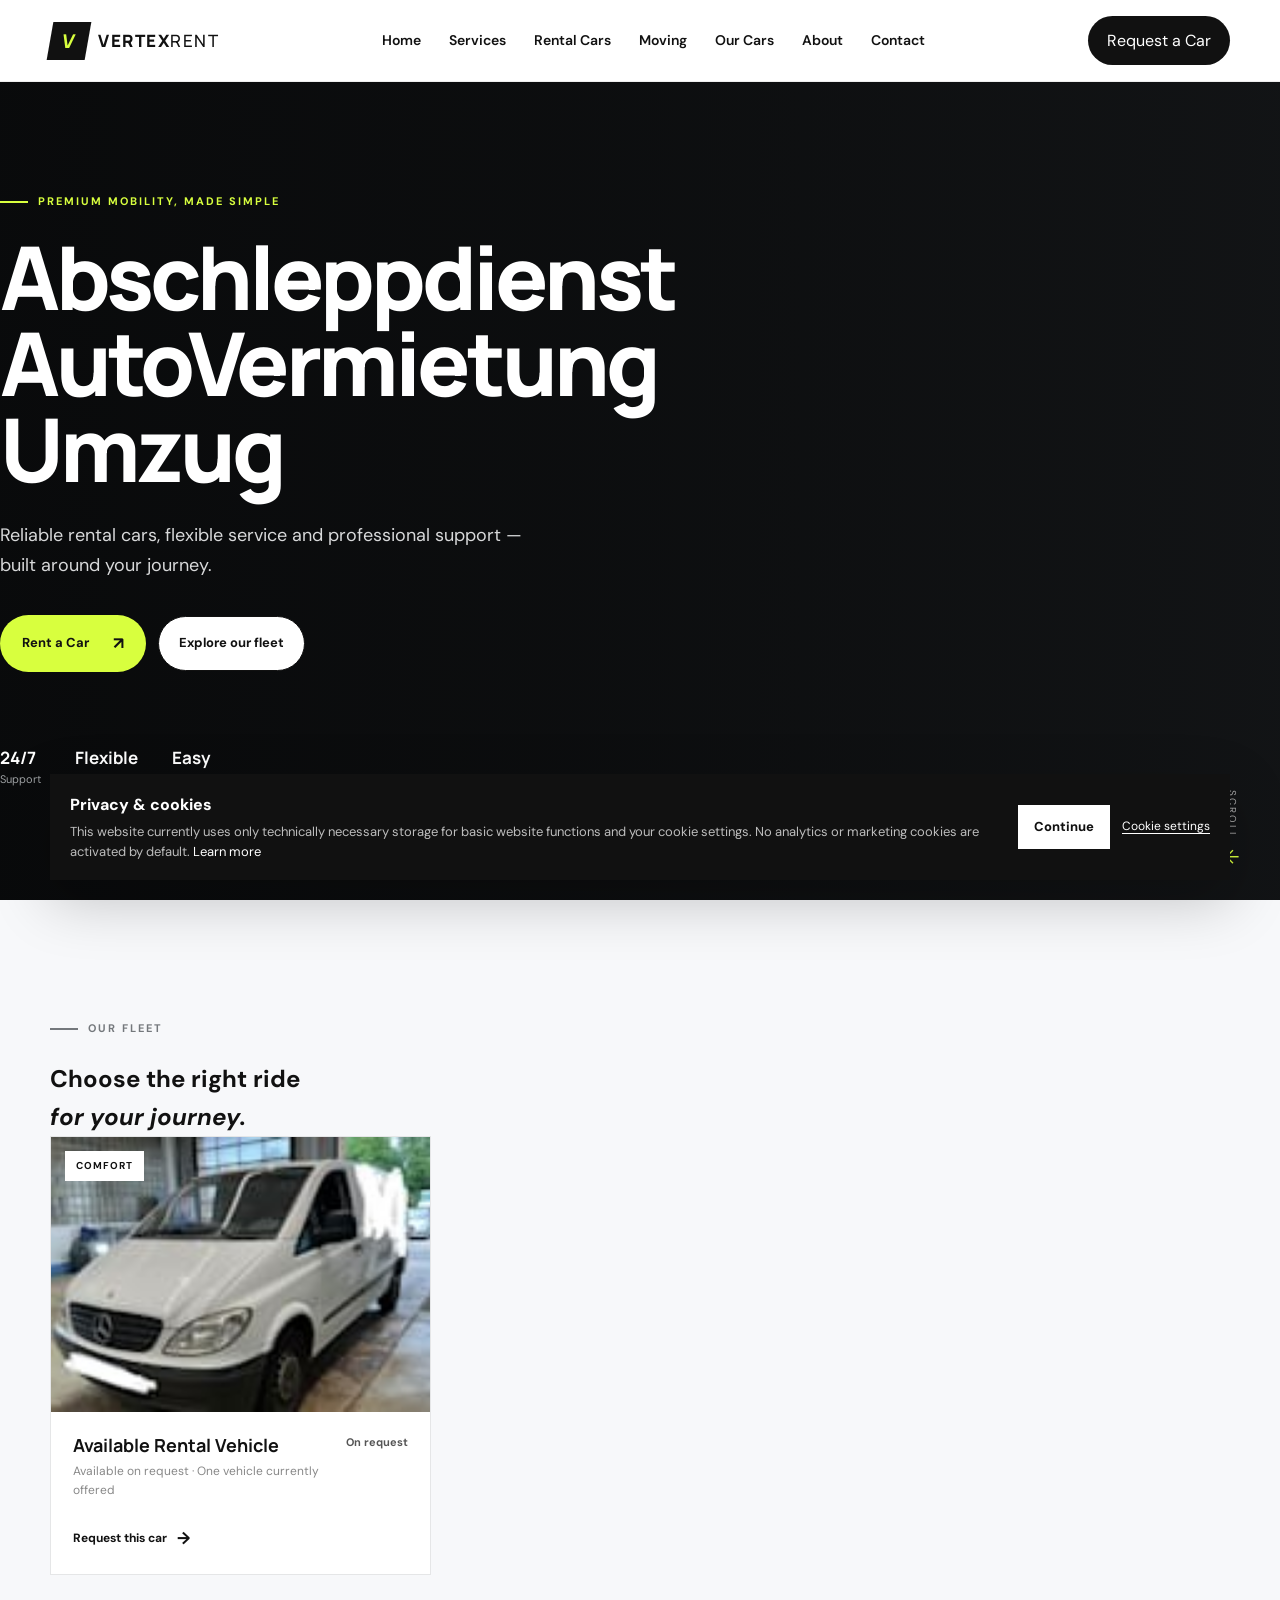
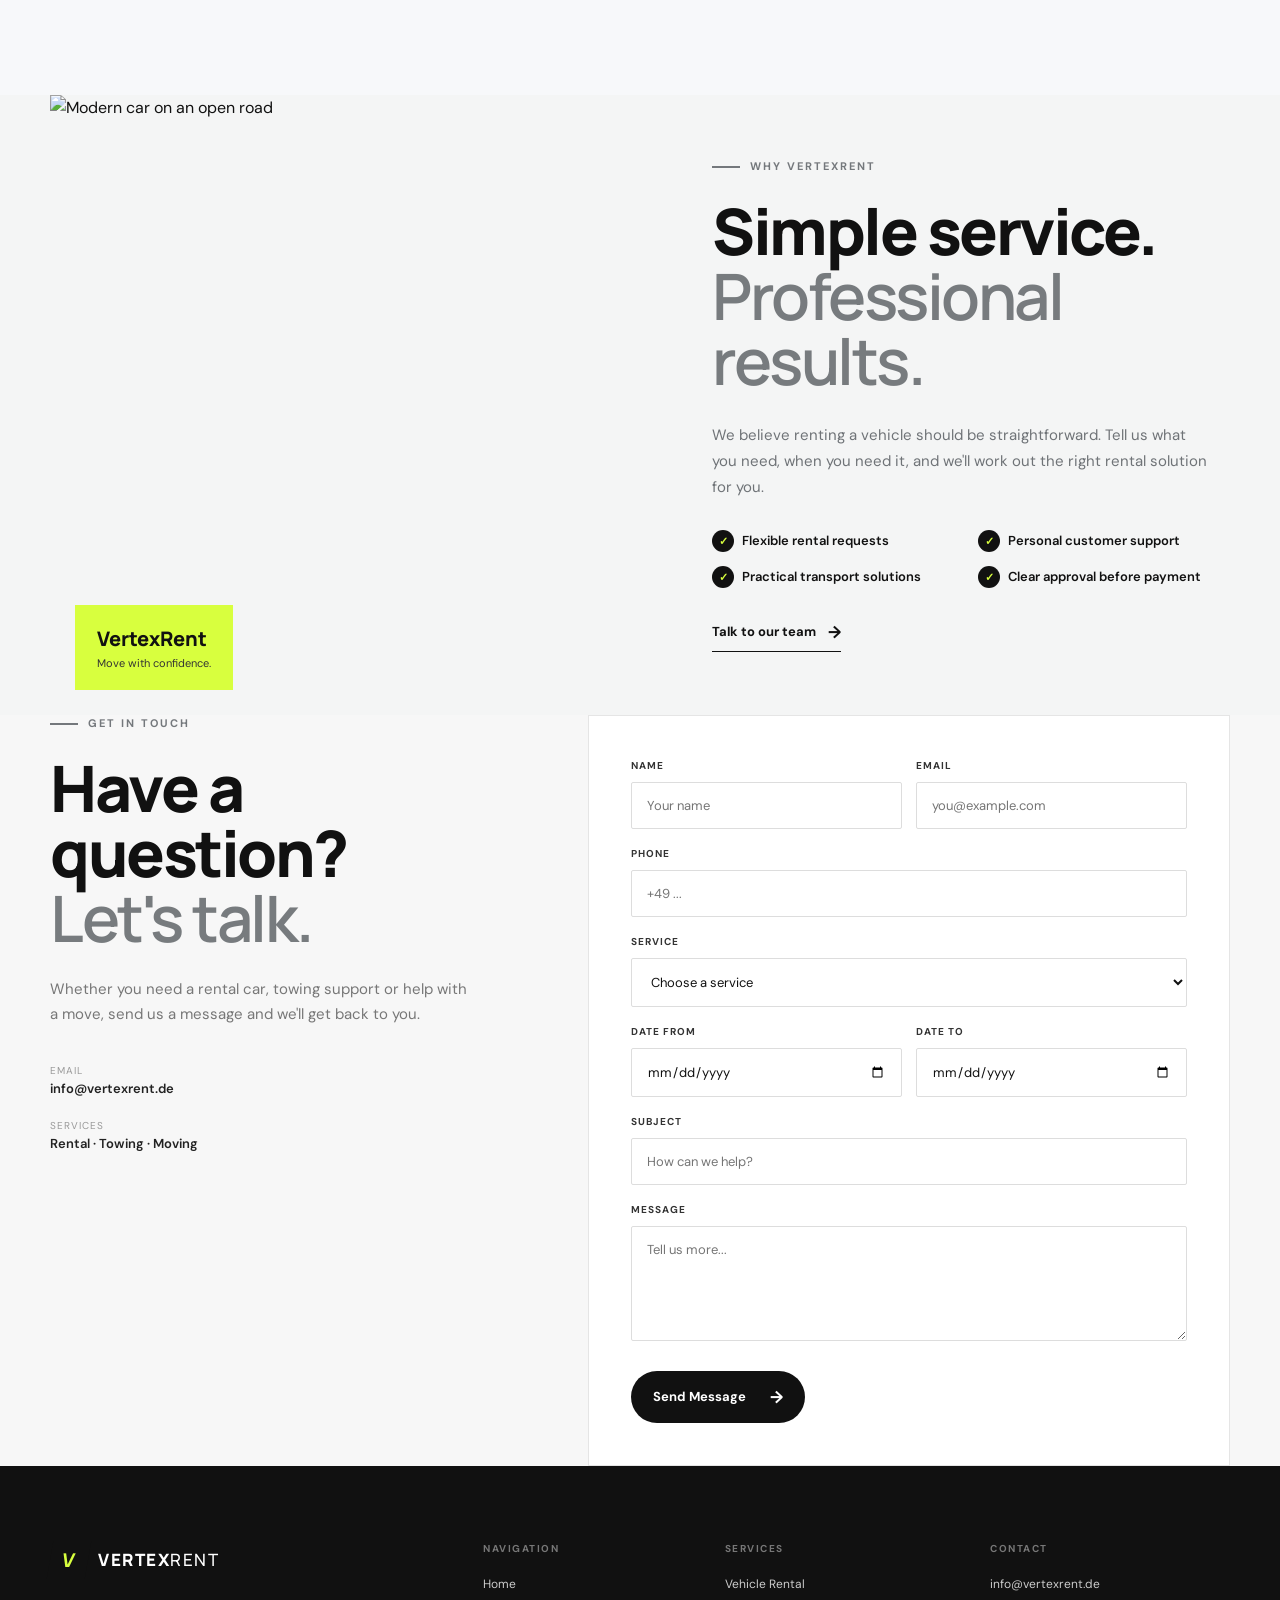
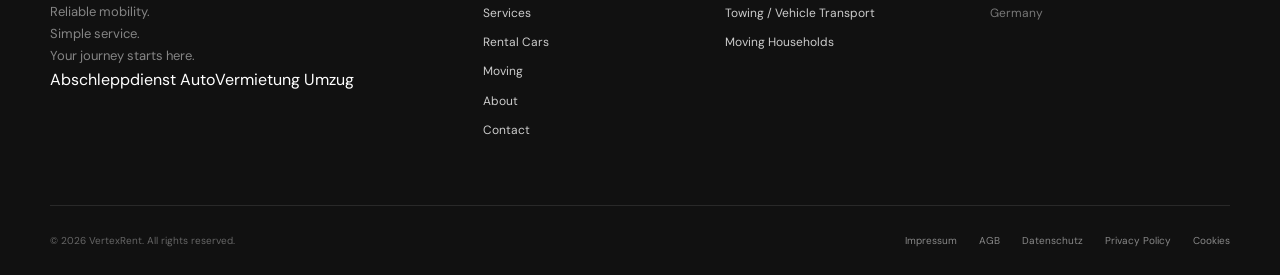
==== commit 86cf0de6: "fixed main menu replace text and remove uncessory text" ====
--- a/index.html
+++ b/index.html
@@ -95,9 +95,8 @@
                 </p>
 <!-- Main Heading -->
 <h1>
-                    Drive your way.
+                    Abschleppdienst AutoVermietung Umzug
                     <br/>
-<em>Go further.</em>
 </h1>
 <!-- Description -->
 <p class="hero-description">
@@ -412,7 +411,7 @@
 </section>
 </main>
 <section aria-label="VertexRent services" class="service-label-strip">
-<div class="container service-label-strip-inner">
+<div class="container service-label-strip-inner" style="display:none">
 <span>Abschleppdienst</span>
 <span>AutoVermietung</span>
 <span>Umzug</span>
--- a/responsive.css
+++ b/responsive.css
@@ -91,8 +91,10 @@
     .hero-container {
 
         padding-top: 70px;
-
         padding-bottom: 70px;
+        display: flex;
+        align-items: center;
+        justify-content: center;
     }
 
 
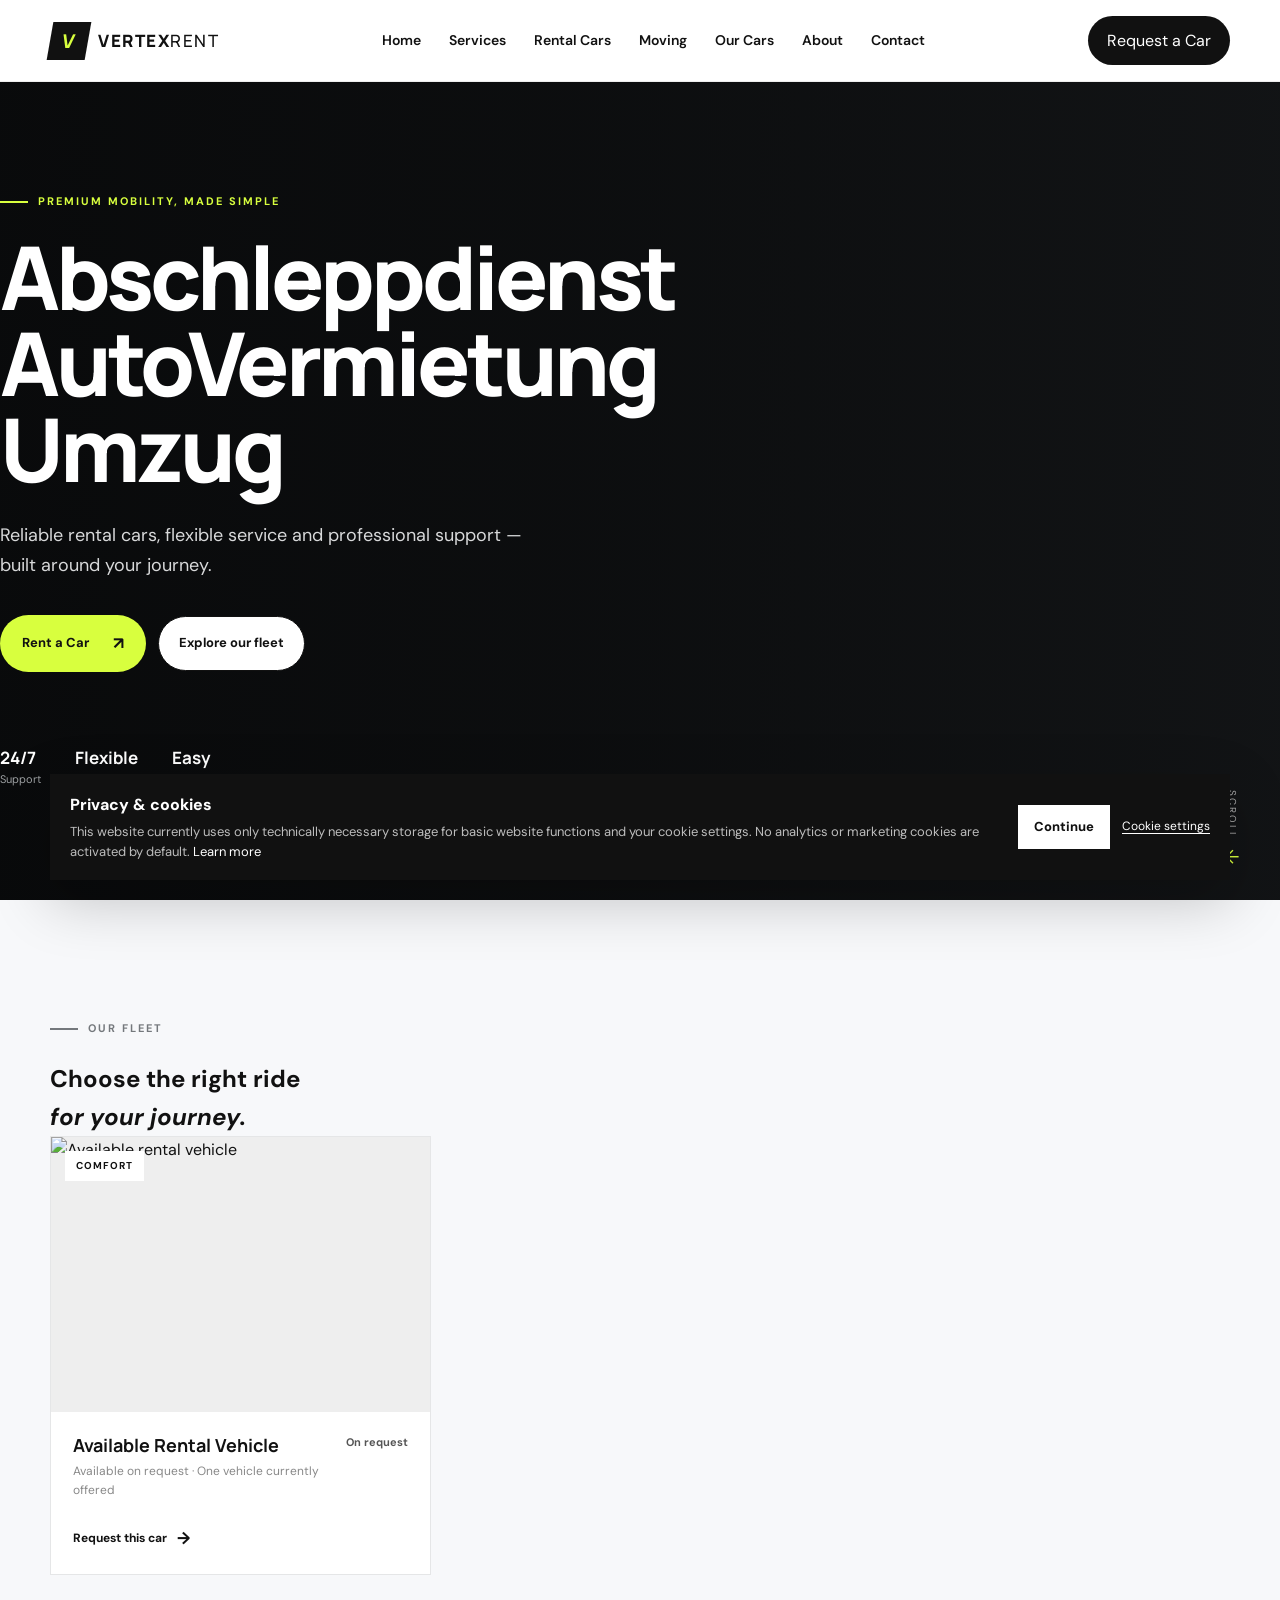
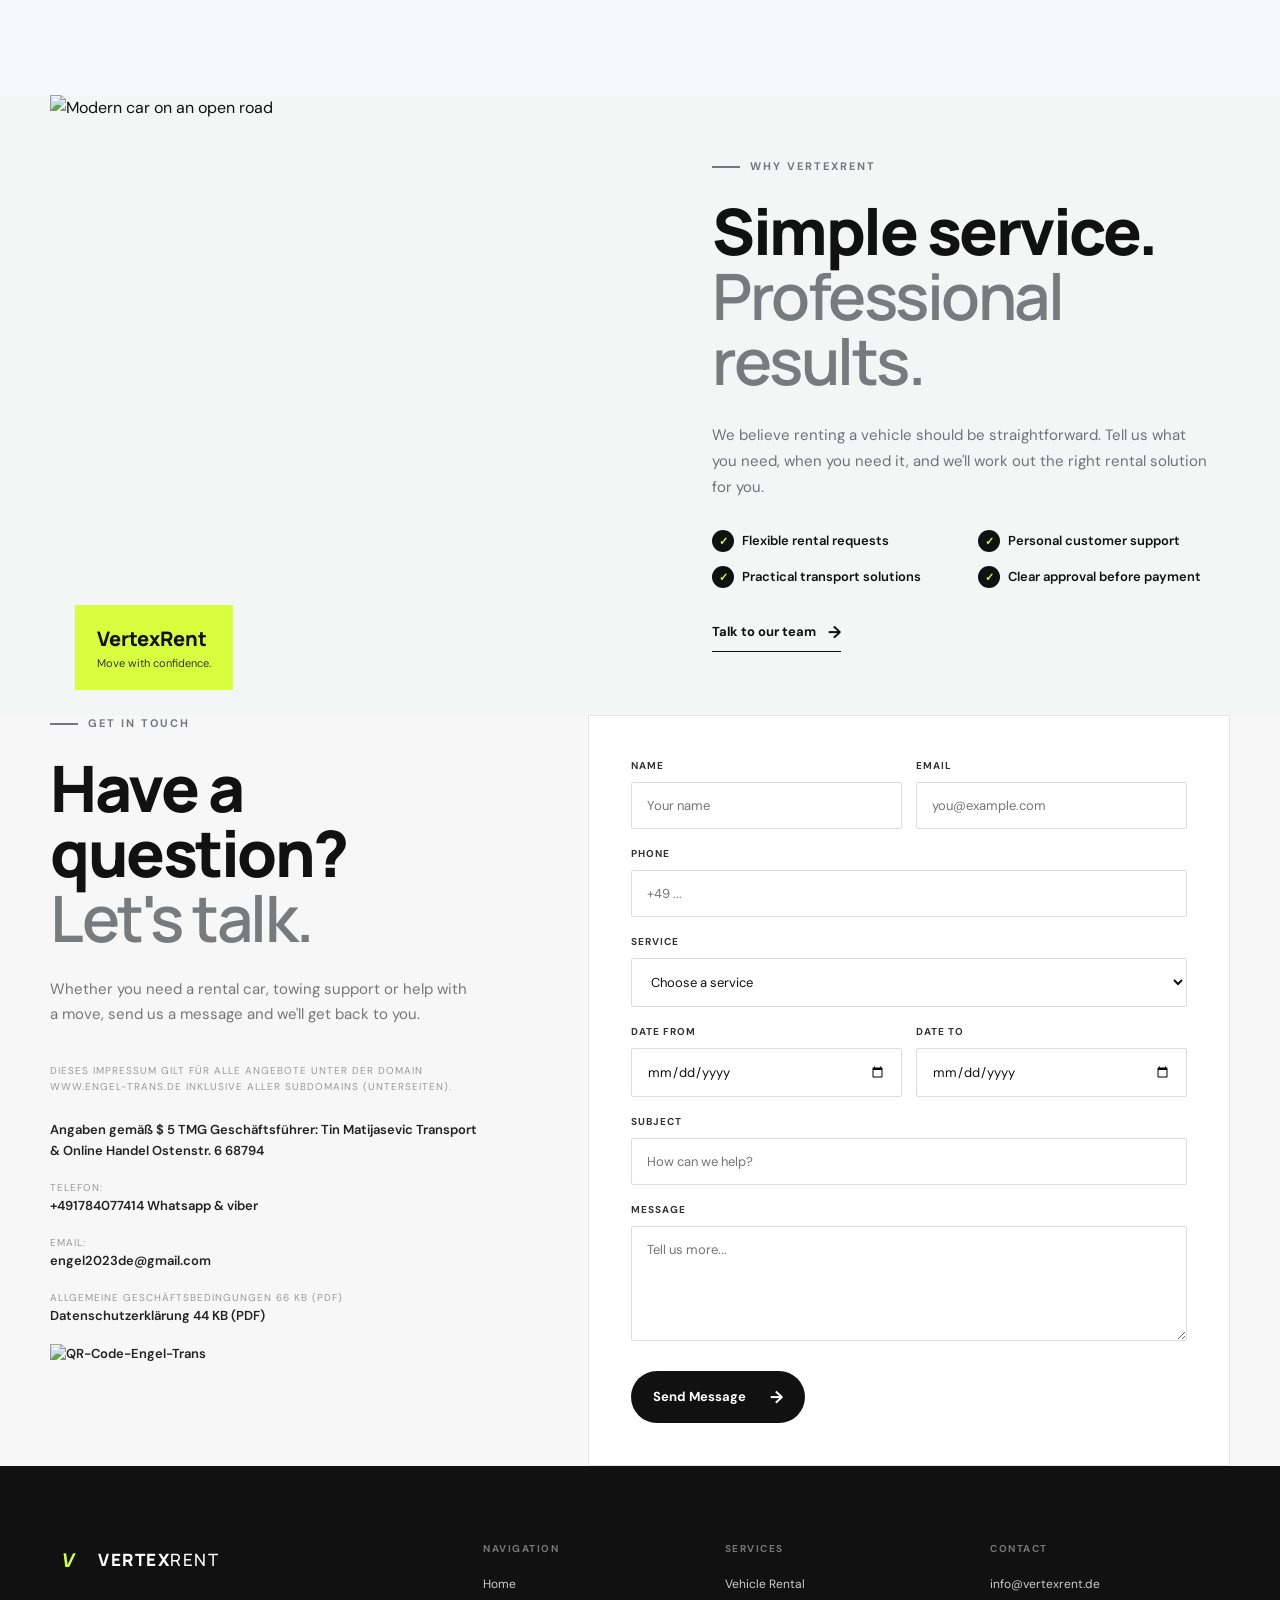
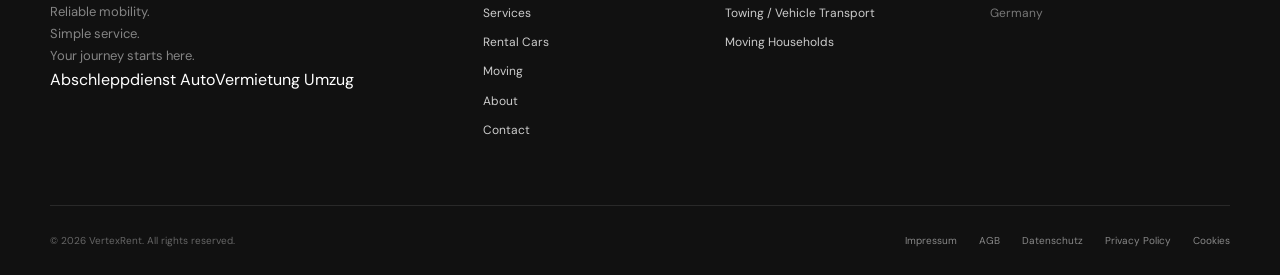
==== commit 11be566b: "updated all files" ====
--- a/index.html
+++ b/index.html
@@ -164,7 +164,7 @@
 <!-- Car 01 -->
 <article class="car-card">
 <div class="car-image">
-<img alt="Available rental vehicle" src="images/car-rent.jpg"/>
+<img alt="Available rental vehicle" src="/images/BC8DD529-C774-4352-8C28-1C7484FE3177.png"/>
 <span class="car-tag">
                         Comfort
                     </span>
@@ -308,19 +308,57 @@
 <div class="contact-details">
 <div class="contact-detail">
 <span>
-                        Email
-                    </span>
+                       Dieses Impressum gilt für alle Angebote unter der
+Domain www.engel-trans.de inklusive aller Subdomains
+(Unterseiten).
+                    </span>
+                    <br/>
 <strong>
-                        info@vertexrent.de
+                        Angaben gemäß $ 5 TMG
+
+Geschäftsführer: Tin Matijasevic
+Transport & Online Handel
+Ostenstr. 6 68794
+
                     </strong>
 </div>
 <div class="contact-detail">
 <span>
-                        Services
+                       Telefon:
                     </span>
 <strong>
-                        Rental · Towing · Moving
+                        +491784077414 Whatsapp & viber
                     </strong>
+                    
+</div>
+<div class="contact-detail">
+<span>
+                       Email:
+                    </span>
+<strong>
+                        engel2023de@gmail.com
+                    </strong>
+                    
+</div>
+<div class="contact-detail">
+<span>
+                       Allgemeine Geschäftsbedingungen
+66 KB (PDF)
+                    </span>
+<strong>
+                       Datenschutzerklärung
+44 KB (PDF)
+                    </strong>
+                    
+</div>
+<div class="contact-detail">
+<span>
+                       
+                    </span>
+<strong>
+                      <img src="images/whatsappQR.jpeg" alt="QR-Code-Engel-Trans" width="150" height="150">
+                    </strong>
+                    
 </div>
 </div>
 </div>
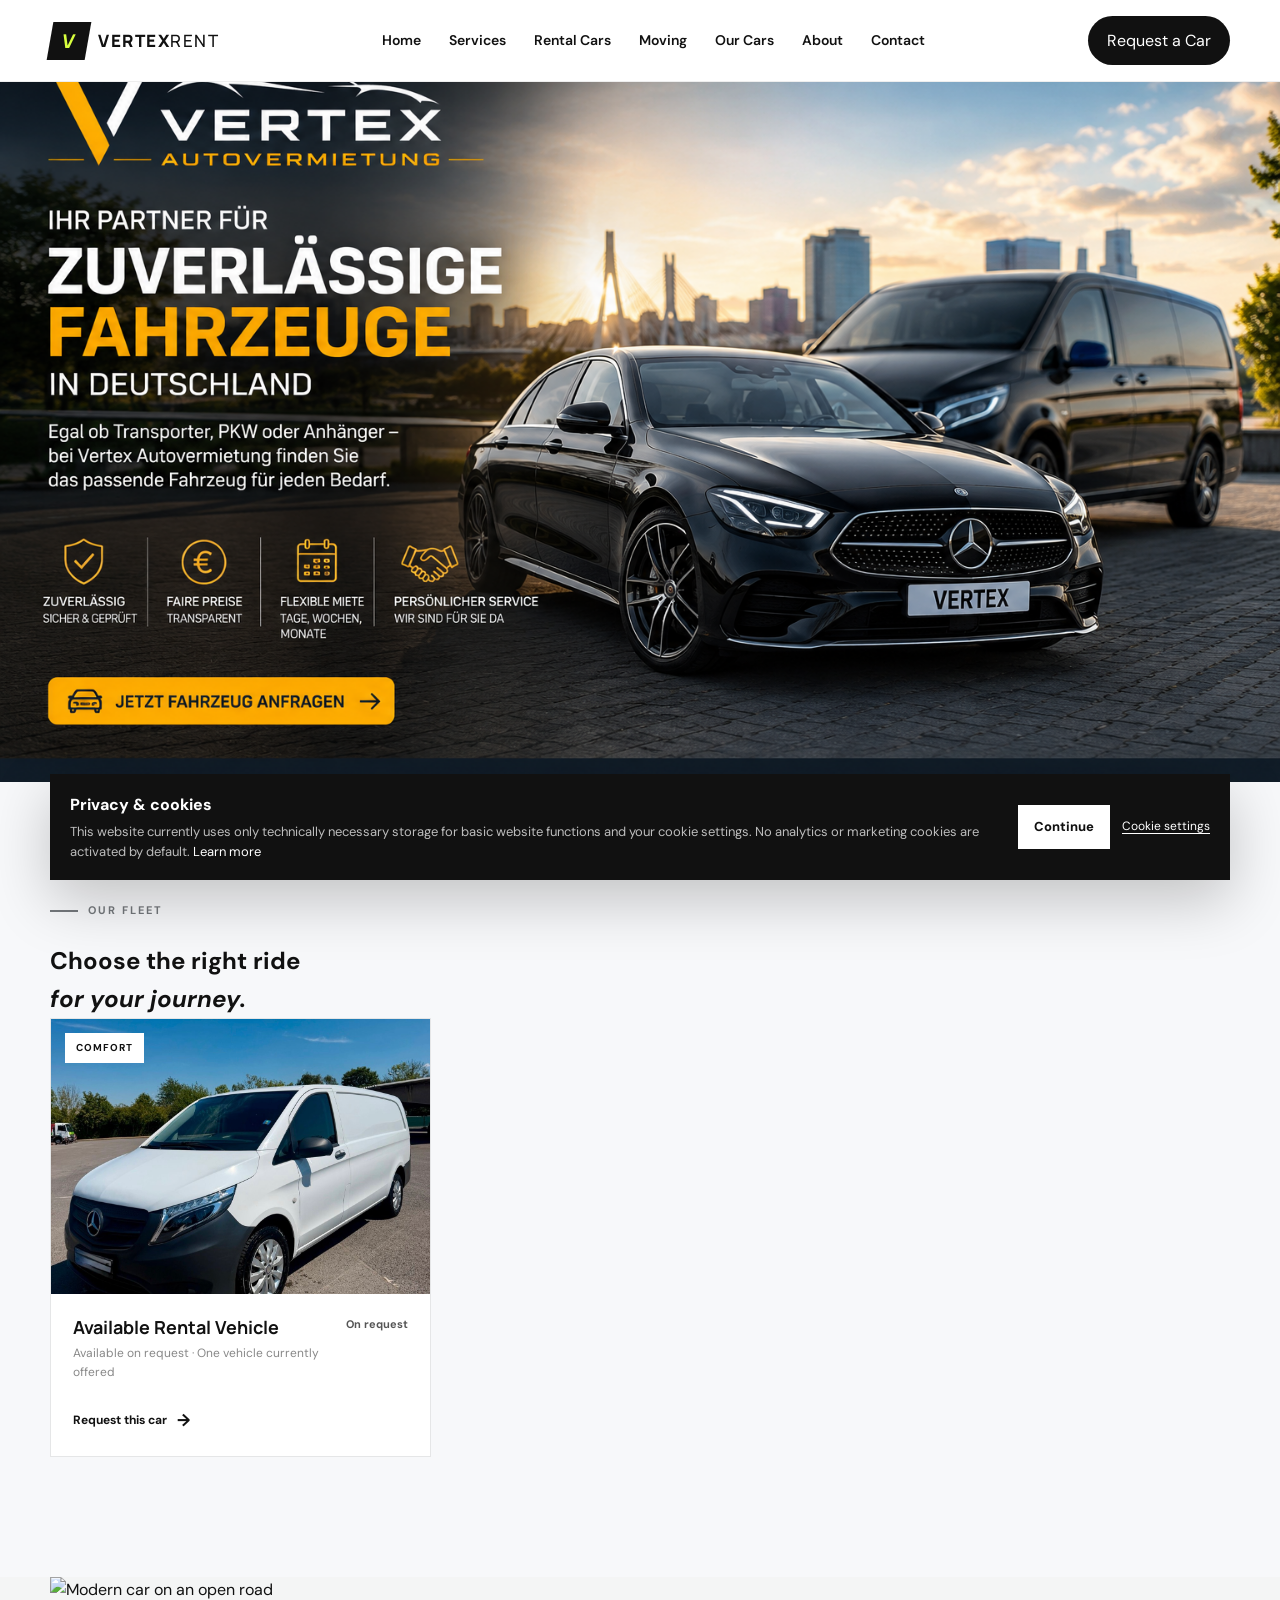
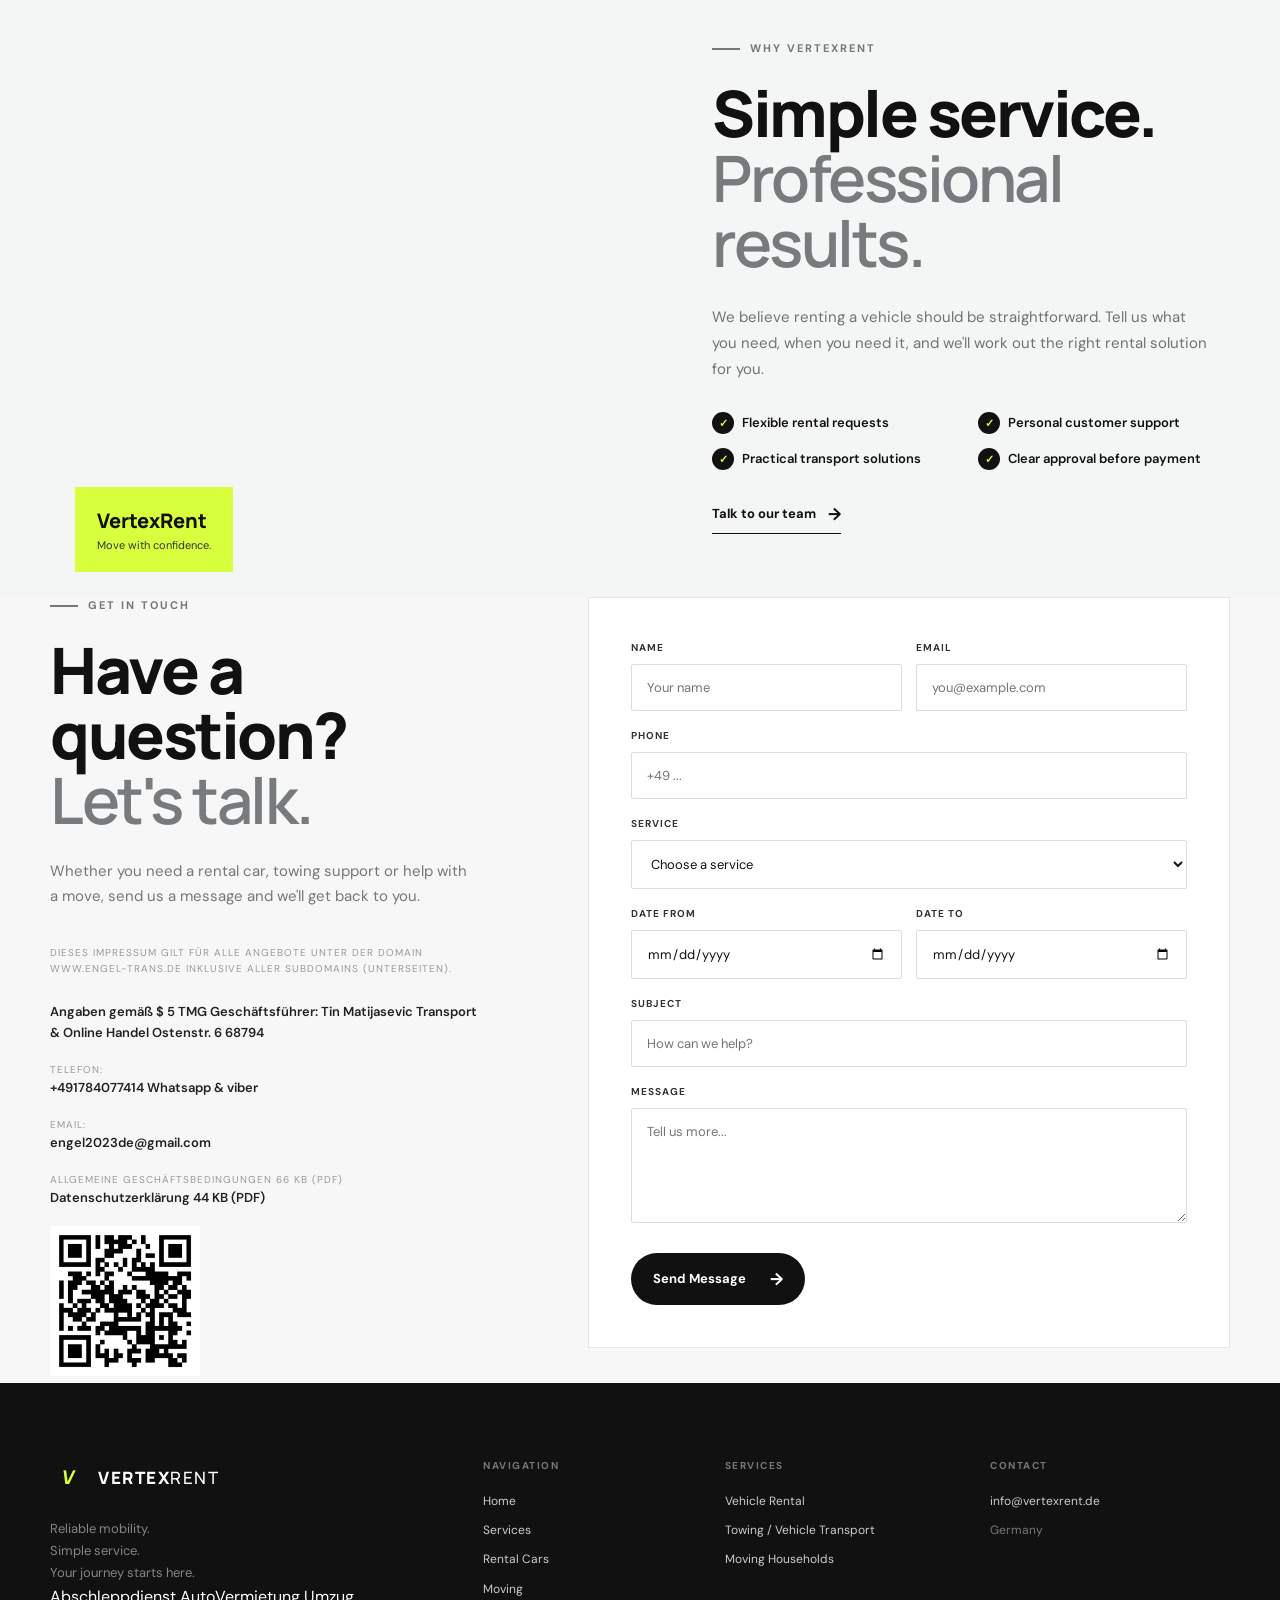
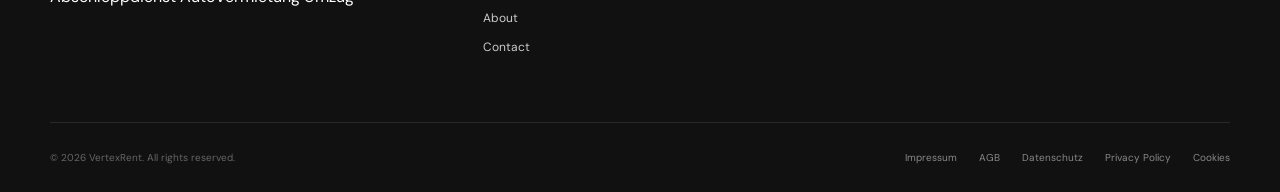
==== commit ec32e242: "fixed hero banner replace with jpg and added german lang also added cars on the moving html file" ====
--- a/index.html
+++ b/index.html
@@ -89,32 +89,32 @@
 <div class="container hero-container">
 <div class="hero-content">
 <!-- Small Label -->
-<p class="eyebrow hero-eyebrow">
+<!-- <p class="eyebrow hero-eyebrow">
 <span></span>
                     Premium mobility, made simple
                 </p>
-<!-- Main Heading -->
+Main Heading
 <h1>
                     Abschleppdienst AutoVermietung Umzug
                     <br/>
-</h1>
+</h1> -->
 <!-- Description -->
-<p class="hero-description">
-                    Reliable rental cars, flexible service and
-                    professional support — built around your journey.
-                </p>
+<!-- <p class="hero-description">
+                   Reliable rental cars, flexible service and
+                    professional support — built around your journey. 
+                </p> -->
 <!-- Buttons -->
-<div class="hero-actions">
+<!-- <div class="hero-actions">
 <a class="btn btn-primary" href="rental.html">
-                        Rent a Car
+                        Rent a Car 
                         <span>↗</span>
 </a>
 <a class="btn btn-outline" href="#fleet">
                         Explore our fleet
                     </a>
-</div>
+</div> -->
 <!-- Trust Information -->
-<div class="hero-trust">
+<!-- <div class="hero-trust">
 <div class="trust-item">
 <strong>24/7</strong>
 <span>
@@ -133,13 +133,9 @@
                             Booking request
                         </span>
 </div>
-</div>
-</div>
-</div>
-<!-- Scroll Indicator -->
-<div class="hero-scroll">
-<span>SCROLL</span>
-<strong>↓</strong>
+</div> -->
+
+</div>
 </div>
 </section>
 <!-- =========================
@@ -183,7 +179,7 @@
                             On request
                         </span>
 </div>
-<a class="car-link" href="services.html#rental-contact">
+<a class="car-link" href="rental.html">
                         Request this car
                         <span>→</span>
 </a>
--- a/style.css
+++ b/style.css
@@ -207,19 +207,23 @@
 
 .hero {
 
+    /* position: relative;
+
+    min-height: calc(100vh - 82px);
+
+    display: flex;
+
+    align-items: center;
+
+    overflow: hidden;
+
+    background: #141618;
+
+    color: #ffffff; */
     position: relative;
-
-    min-height: calc(100vh - 82px);
-
-    display: flex;
-
-    align-items: center;
-
+    width: 100%;
+    height: 700px;
     overflow: hidden;
-
-    background: #141618;
-
-    color: #ffffff;
 }
 
 
@@ -228,29 +232,18 @@
 */
 
 .hero-background {
-
     position: absolute;
-
-    inset: 0;
+    top: 0;
+    left: 0;
+    width: 100%;
+    height: 100%;
 
     background-image:
-
-        linear-gradient(
-            90deg,
-            rgba(8, 9, 10, 0.90) 0%,
-            rgba(8, 9, 10, 0.65) 45%,
-            rgba(8, 9, 10, 0.18) 100%
-        ),
-
-        url("https://images.unsplash.com/photo-1494905998402-395d579af36f?auto=format&fit=crop&w=2200&q=90");
-
-    background-position: center;
+        url("images/hero photo.png");
 
     background-size: cover;
-
+    background-position: center center;
     background-repeat: no-repeat;
-
-    z-index: 0;
 }
 
 
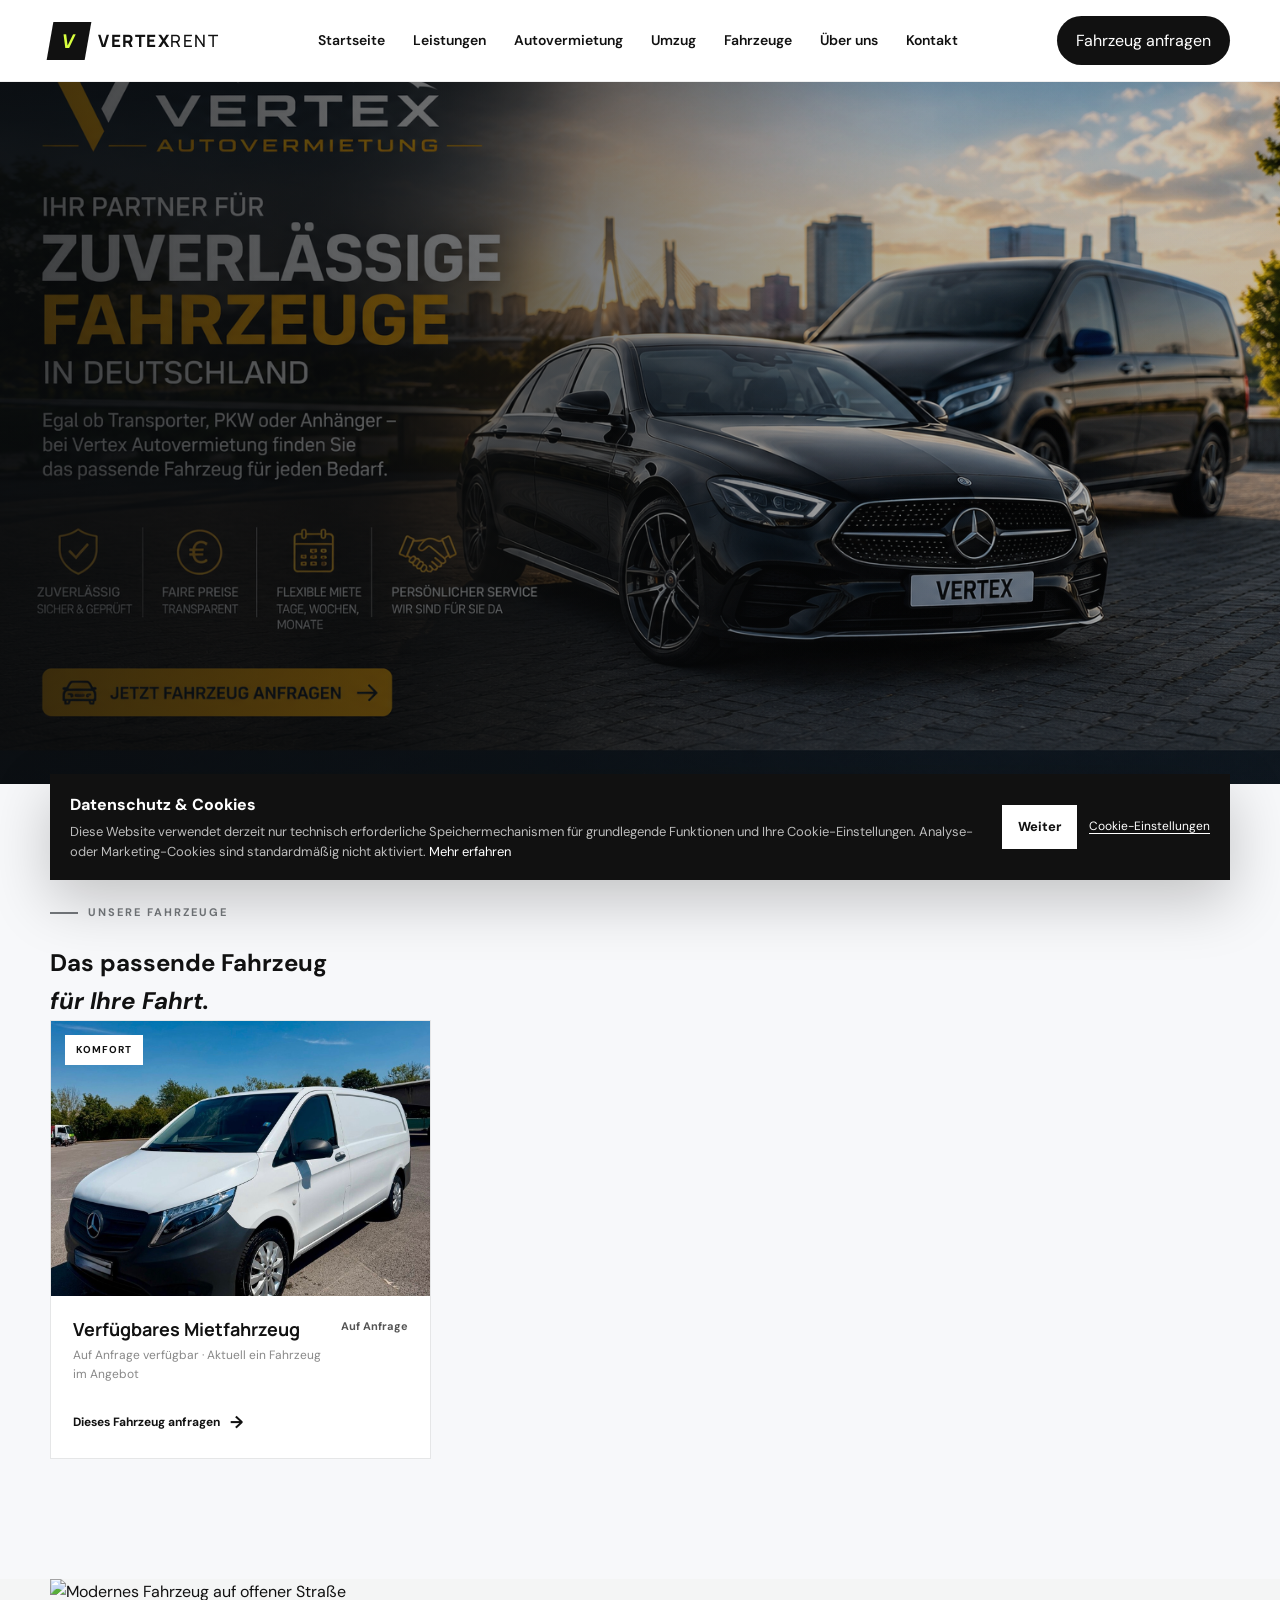
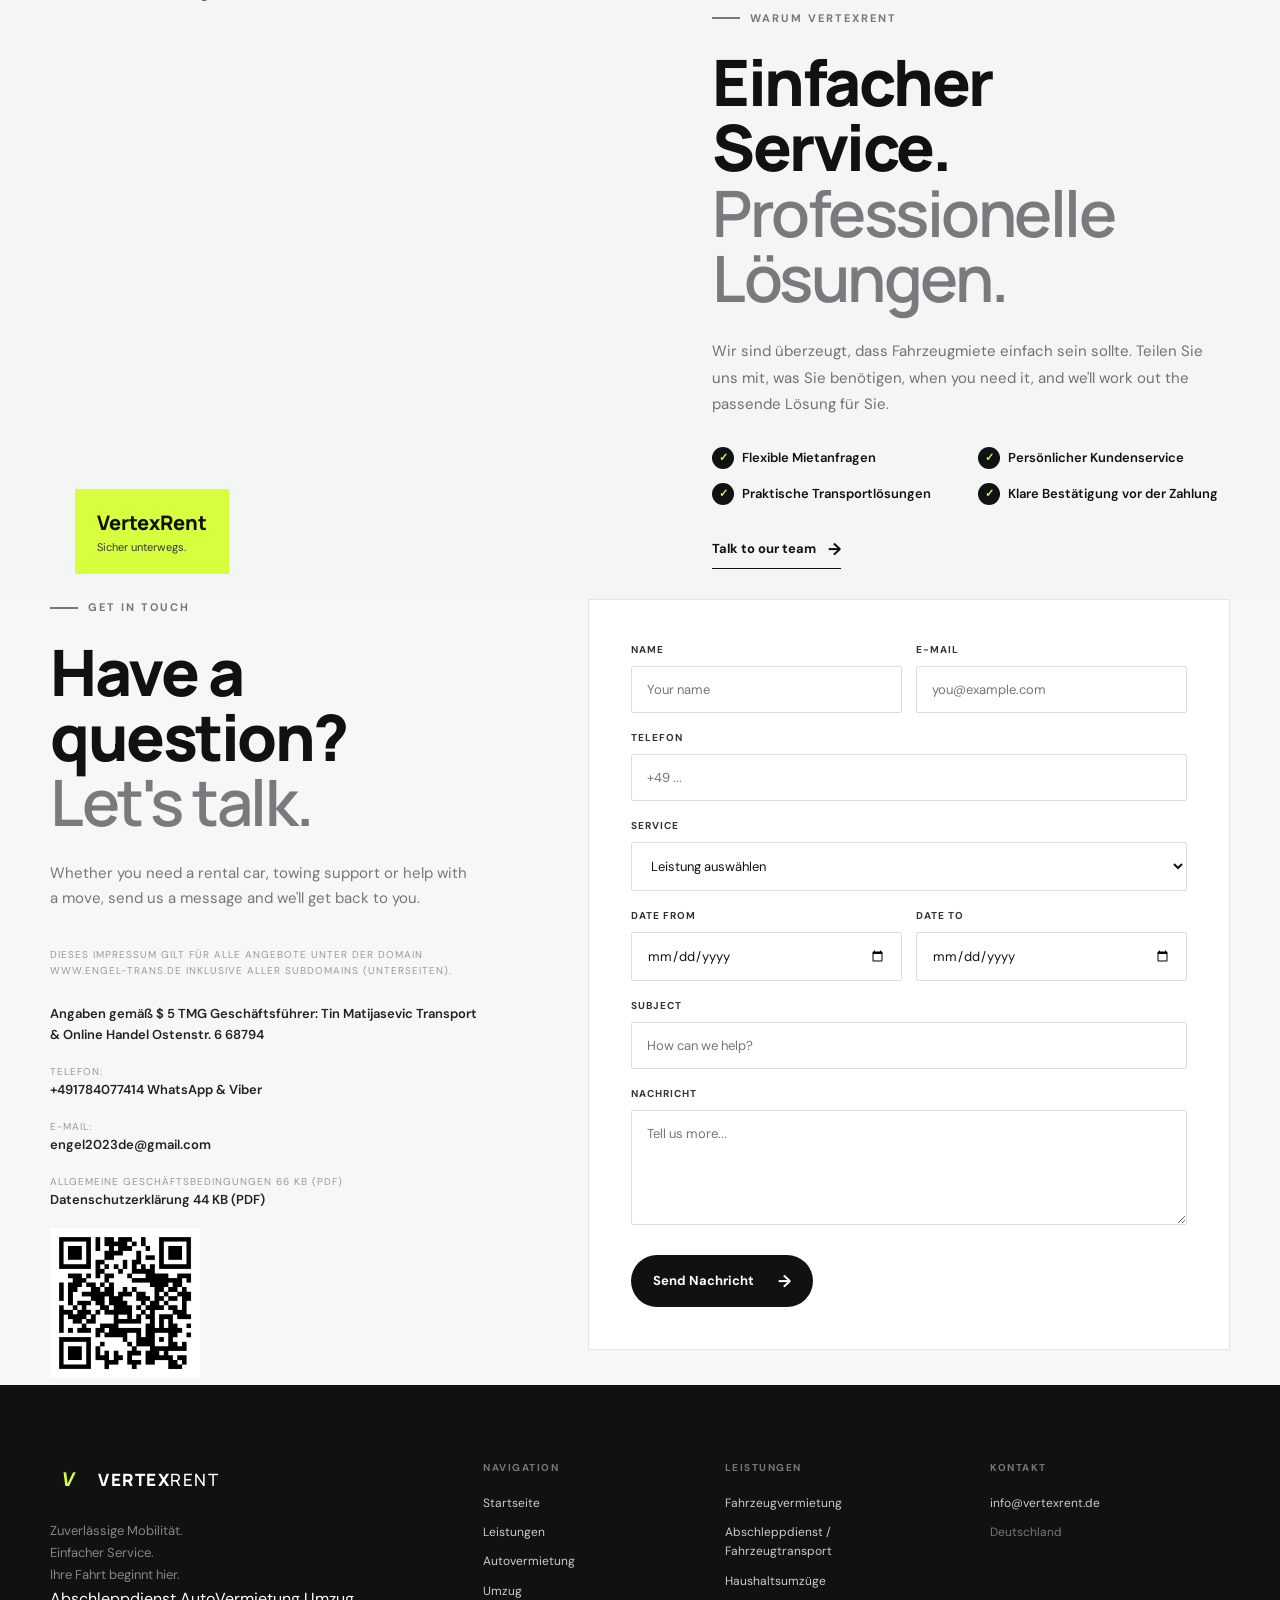
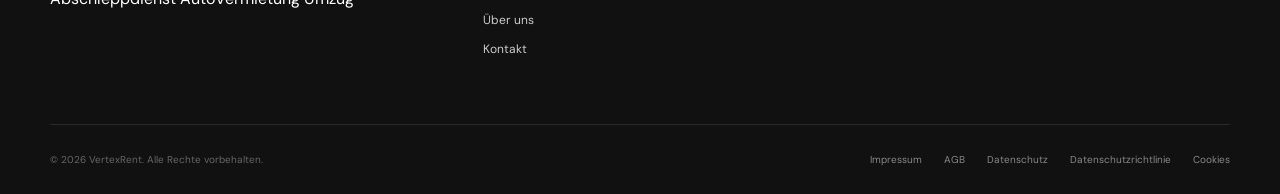
==== commit 1695bb6a: "added german language" ====
--- a/index.html
+++ b/index.html
@@ -1,6 +1,6 @@
 <!DOCTYPE html>
 
-<html lang="en">
+<html lang="de">
 <head>
 <!-- 
          BASIC META
@@ -11,7 +11,7 @@
 <!-- 
          SEO
      -->
-<title>VertexRent | Premium Car Rental &amp; Mobility Services</title>
+<title>VertexRent | Autovermietung &amp; Mobilitätsservice</title>
 <meta content="VertexRent offers reliable car rental, towing and household moving services with flexible rental solutions and professional support." name="description"/>
 <meta content="car rental, rent a car, vehicle rental, towing cars, moving household, VertexRent" name="keywords"/>
 <meta content="VertexRent" name="author"/>
@@ -36,15 +36,15 @@
          Facebook / WhatsApp / LinkedIn
           -->
 <meta content="website" property="og:type"/>
-<meta content="VertexRent | Premium Car Rental &amp; Mobility Services" property="og:title"/>
-<meta content="Reliable car rental, towing and moving services from VertexRent." property="og:description"/>
+<meta content="VertexRent | Autovermietung &amp; Mobilitätsservice" property="og:title"/>
+<meta content="Zuverlässige Autovermietung, Transport- und Umzugsleistungen von VertexRent." property="og:description"/>
 <meta content="https://vertexrent.de/" property="og:url"/>
 <meta content="VertexRent" property="og:site_name"/>
 <meta content="https://vertexrent.de/images/og-image.jpg" property="og:image"/>
 <!--  TWITTER / X CARD -->
 <meta content="summary_large_image" name="twitter:card"/>
-<meta content="VertexRent | Premium Car Rental &amp; Mobility Services" name="twitter:title"/>
-<meta content="Reliable car rental, towing and moving services from VertexRent." name="twitter:description"/>
+<meta content="VertexRent | Autovermietung &amp; Mobilitätsservice" name="twitter:title"/>
+<meta content="Zuverlässige Autovermietung, Transport- und Umzugsleistungen von VertexRent." name="twitter:description"/>
 <meta content="https://vertexrent.de/images/og-image.jpg" name="twitter:image"/>
 <!-- 
          WEBSITE CSS
@@ -55,21 +55,21 @@
 <body>
 <header class="site-header">
   <div class="container nav-wrapper">
-    <a href="index.html" class="logo" aria-label="VertexRent Home">
+    <a href="index.html" class="logo" aria-label="VertexRent Startseite">
       <span class="logo-mark">V</span>
       <span class="logo-text">VERTEX<span>RENT</span></span>
     </a>
-    <nav id="site-navigation" class="main-nav" aria-label="Main Navigation">
-      <a href="index.html">Home</a>
-      <a href="services.html">Services</a>
-      <a href="rental.html">Rental Cars</a>
-      <a href="moving.html">Moving</a>
-      <a href="index.html#fleet">Our Cars</a>
-      <a href="index.html#about">About</a>
-      <a href="index.html#contact">Contact</a>
+    <nav id="site-navigation" class="main-nav" aria-label="Hauptnavigation">
+      <a href="index.html">Startseite</a>
+      <a href="services.html">Leistungen</a>
+      <a href="rental.html">Autovermietung</a>
+      <a href="moving.html">Umzug</a>
+      <a href="index.html#fleet">Fahrzeuge</a>
+      <a href="index.html#about">Über uns</a>
+      <a href="index.html#contact">Kontakt</a>
     </nav>
-    <a href="rental.html" class="nav-cta">Request a Car</a>
-    <button class="menu-toggle" type="button" aria-expanded="false" aria-controls="site-navigation" aria-label="Open navigation menu">
+    <a href="rental.html" class="nav-cta">Fahrzeug anfragen</a>
+    <button class="menu-toggle" type="button" aria-expanded="false" aria-controls="site-navigation" aria-label="Navigationsmenü öffnen">
       <span></span><span></span><span></span>
     </button>
   </div>
@@ -87,55 +87,20 @@
 <!-- Background Image -->
 <div class="hero-background"></div>
 <div class="container hero-container">
-<div class="hero-content">
-<!-- Small Label -->
-<!-- <p class="eyebrow hero-eyebrow">
-<span></span>
-                    Premium mobility, made simple
-                </p>
-Main Heading
-<h1>
-                    Abschleppdienst AutoVermietung Umzug
-                    <br/>
-</h1> -->
-<!-- Description -->
-<!-- <p class="hero-description">
-                   Reliable rental cars, flexible service and
-                    professional support — built around your journey. 
-                </p> -->
-<!-- Buttons -->
-<!-- <div class="hero-actions">
-<a class="btn btn-primary" href="rental.html">
-                        Rent a Car 
-                        <span>↗</span>
-</a>
-<a class="btn btn-outline" href="#fleet">
-                        Explore our fleet
-                    </a>
+<!-- <div class="hero-content">
+<p class="eyebrow hero-eyebrow"><span></span> VertexRent Mobilität</p>
+<h1>Zuverlässig unterwegs.<br/><em>Einfach anfragen.</em></h1>
+<p class="hero-description">Autovermietung, Fahrzeugtransport und Umzugsservice – persönlich betreut, klar organisiert und auf Ihren Bedarf abgestimmt.</p>
+<div class="hero-actions">
+<a class="btn btn-primary" href="rental.html">Autovermietung <span>↗</span></a>
+<a class="btn btn-outline" href="moving.html">Umzug anfragen <span>→</span></a>
+</div>
+<div class="hero-trust">
+<div class="trust-item"><strong>Persönlich</strong><span>betreute Anfragen</span></div>
+<div class="trust-item"><strong>Flexibel</strong><span>nach Verfügbarkeit</span></div>
+<div class="trust-item"><strong>Klar</strong><span>Preis vor Zahlung</span></div>
+</div>
 </div> -->
-<!-- Trust Information -->
-<!-- <div class="hero-trust">
-<div class="trust-item">
-<strong>24/7</strong>
-<span>
-                            Support
-                        </span>
-</div>
-<div class="trust-item">
-<strong>Flexible</strong>
-<span>
-                            Rental plans
-                        </span>
-</div>
-<div class="trust-item">
-<strong>Easy</strong>
-<span>
-                            Booking request
-                        </span>
-</div>
-</div> -->
-
-</div>
 </div>
 </section>
 <!-- =========================
@@ -147,12 +112,12 @@
 <div class="section-heading">
 <p class="eyebrow">
 <span></span>
-                Our Fleet
+                Unsere Fahrzeuge
             </p>
 <h2>
-                Choose the right ride
+                Das passende Fahrzeug
                 <br/>
-<em>for your journey.</em>
+<em>für Ihre Fahrt.</em>
 </h2>
 </div>
 <!-- Cars Grid -->
@@ -160,27 +125,27 @@
 <!-- Car 01 -->
 <article class="car-card">
 <div class="car-image">
-<img alt="Available rental vehicle" src="/images/BC8DD529-C774-4352-8C28-1C7484FE3177.png"/>
+<img alt="Verfügbares Mietfahrzeug" src="/images/BC8DD529-C774-4352-8C28-1C7484FE3177.png"/>
 <span class="car-tag">
-                        Comfort
+                        Komfort
                     </span>
 </div>
 <div class="car-info">
 <div class="car-main-info">
 <div>
 <h3>
-                                Available Rental Vehicle
+                                Verfügbares Mietfahrzeug
                             </h3>
 <p>
-                                Available on request · One vehicle currently offered
+                                Auf Anfrage verfügbar · Aktuell ein Fahrzeug im Angebot
                             </p>
 </div>
 <span class="car-price">
-                            On request
+                            Auf Anfrage
                         </span>
 </div>
 <a class="car-link" href="rental.html">
-                        Request this car
+                        Dieses Fahrzeug anfragen
                         <span>→</span>
 </a>
 </div>
@@ -193,36 +158,36 @@
 ========================= -->
 <section class="about section" id="about">
 <div class="container about-grid">
-<!-- About Image -->
+<!-- Über uns Image -->
 <div class="about-image">
-<img alt="Modern car on an open road" src="https://images.unsplash.com/photo-1492144534655-ae79c964c9d7?auto=format&amp;fit=crop&amp;w=1400&amp;q=85"/>
+<img alt="Modernes Fahrzeug auf offener Straße" src="https://images.unsplash.com/photo-1492144534655-ae79c964c9d7?auto=format&amp;fit=crop&amp;w=1400&amp;q=85"/>
 <div class="about-badge">
 <strong>VertexRent</strong>
 <span>
-                    Move with confidence.
+                    Sicher unterwegs.
                 </span>
 </div>
 </div>
-<!-- About Content -->
+<!-- Über uns Content -->
 <div class="about-content">
 <p class="eyebrow">
 <span></span>
 
-                Why VertexRent
+                Warum VertexRent
 
             </p>
 <h2>
 
-                Simple service.
+                Einfacher Service.
                 <br/>
-<em>Professional results.</em>
+<em>Professionelle Lösungen.</em>
 </h2>
 <p class="about-description">
 
-                We believe renting a vehicle should be
-                straightforward. Tell us what you need,
+                Wir sind überzeugt, dass Fahrzeugmiete
+                einfach sein sollte. Teilen Sie uns mit, was Sie benötigen,
                 when you need it, and we'll work out the
-                right rental solution for you.
+                passende Lösung für Sie.
 
             </p>
 <!-- Benefits -->
@@ -232,7 +197,7 @@
                         ✓
                     </span>
 <span>
-                        Flexible rental requests
+                        Flexible Mietanfragen
                     </span>
 </li>
 <li>
@@ -240,7 +205,7 @@
                         ✓
                     </span>
 <span>
-                        Personal customer support
+                        Persönlicher Kundenservice
                     </span>
 </li>
 <li>
@@ -248,7 +213,7 @@
                         ✓
                     </span>
 <span>
-                        Practical transport solutions
+                        Praktische Transportlösungen
                     </span>
 </li>
 <li>
@@ -256,7 +221,7 @@
                         ✓
                     </span>
 <span>
-                        Clear approval before payment
+                        Klare Bestätigung vor der Zahlung
                     </span>
 </li>
 </ul>
@@ -279,7 +244,7 @@
 ========================= -->
 <section class="contact section" id="contact">
 <div class="container contact-grid">
-<!-- Contact Information -->
+<!-- Kontakt Information -->
 <div class="contact-content">
 <p class="eyebrow">
 <span></span>
@@ -300,7 +265,7 @@
                 we'll get back to you.
 
             </p>
-<!-- Contact Details -->
+<!-- Kontakt Details -->
 <div class="contact-details">
 <div class="contact-detail">
 <span>
@@ -323,13 +288,13 @@
                        Telefon:
                     </span>
 <strong>
-                        +491784077414 Whatsapp & viber
+                        +491784077414 WhatsApp & Viber
                     </strong>
                     
 </div>
 <div class="contact-detail">
 <span>
-                       Email:
+                       E-Mail:
                     </span>
 <strong>
                         engel2023de@gmail.com
@@ -358,10 +323,10 @@
 </div>
 </div>
 </div>
-<!-- Contact Form -->
+<!-- Kontakt Form -->
 <div class="contact-form-wrapper">
 <form class="contact-form" id="contactForm">
-<!-- Name + Email -->
+<!-- Name + E-Mail -->
 <div class="form-row">
 <div class="form-group">
 <label for="contact-name">
@@ -371,15 +336,15 @@
 </div>
 <div class="form-group">
 <label for="contact-email">
-                            Email
+                            E-Mail
                         </label>
 <input id="contact-email" name="email" placeholder="you@example.com" required="" type="email"/>
 </div>
 </div>
-<!-- Phone -->
+<!-- Telefon -->
 <div class="form-group">
 <label for="contact-phone">
-                        Phone
+                        Telefon
                     </label>
 <input id="contact-phone" name="phone" placeholder="+49 ..." type="tel"/>
 </div>
@@ -390,16 +355,16 @@
                     </label>
 <select id="contact-service" name="service" required="">
 <option value="">
-                            Choose a service
+                            Leistung auswählen
                         </option>
 <option value="rental">
-                            Rental Cars
+                            Autovermietung
                         </option>
 <option value="towing">
                             Towing Cars
                         </option>
 <option value="moving">
-                            Moving Households
+                            Haushaltsumzüge
                         </option>
 </select>
 </div>
@@ -425,17 +390,17 @@
                     </label>
 <input id="contact-subject" name="subject" placeholder="How can we help?" type="text"/>
 </div>
-<!-- Message -->
+<!-- Nachricht -->
 <div class="form-group">
 <label for="contact-message">
-                        Message
+                        Nachricht
                     </label>
 <textarea id="contact-message" name="message" placeholder="Tell us more..." rows="5"></textarea>
 </div>
 <!-- Submit -->
 <button class="btn btn-dark contact-submit" type="submit">
 
-                    Send Message
+                    Send Nachricht
 
                     <span>→</span>
 </button>
@@ -458,12 +423,12 @@
   <div class="container">
     <div class="footer-top">
       <div class="footer-brand">
-        <a class="logo footer-logo" href="index.html" aria-label="VertexRent Home">
+        <a class="logo footer-logo" href="index.html" aria-label="VertexRent Startseite">
           <span class="logo-mark">V</span>
           <span class="logo-text">VERTEX<span>RENT</span></span>
         </a>
-        <p>Reliable mobility.<br>Simple service.<br>Your journey starts here.</p>
-        <div class="service-label-strip footer-services" aria-label="Our services">
+        <p>Zuverlässige Mobilität.<br>Einfacher Service.<br>Ihre Fahrt beginnt hier.</p>
+        <div class="service-label-strip footer-services" aria-label="Unsere Leistungen">
           <span>Abschleppdienst</span>
           <span>AutoVermietung</span>
           <span>Umzug</span>
@@ -471,46 +436,46 @@
       </div>
       <div class="footer-column">
         <h4>Navigation</h4>
-        <a href="index.html">Home</a>
-        <a href="services.html">Services</a>
-        <a href="rental.html">Rental Cars</a>
-        <a href="moving.html">Moving</a>
-        <a href="index.html#about">About</a>
-        <a href="index.html#contact">Contact</a>
+        <a href="index.html">Startseite</a>
+        <a href="services.html">Leistungen</a>
+        <a href="rental.html">Autovermietung</a>
+        <a href="moving.html">Umzug</a>
+        <a href="index.html#about">Über uns</a>
+        <a href="index.html#contact">Kontakt</a>
       </div>
       <div class="footer-column">
-        <h4>Services</h4>
-        <a href="rental.html">Vehicle Rental</a>
-        <a href="services.html#transport">Towing / Vehicle Transport</a>
-        <a href="moving.html">Moving Households</a>
+        <h4>Leistungen</h4>
+        <a href="rental.html">Fahrzeugvermietung</a>
+        <a href="services.html#transport">Abschleppdienst / Fahrzeugtransport</a>
+        <a href="moving.html">Haushaltsumzüge</a>
       </div>
       <div class="footer-column">
-        <h4>Contact</h4>
+        <h4>Kontakt</h4>
         <a href="mailto:info@vertexrent.de">info@vertexrent.de</a>
-        <span class="footer-muted">Germany</span>
+        <span class="footer-muted">Deutschland</span>
       </div>
     </div>
     <div class="footer-bottom">
-      <p>© 2026 VertexRent. All rights reserved.</p>
-      <nav aria-label="Legal" class="legal-links">
+      <p>© 2026 VertexRent. Alle Rechte vorbehalten.</p>
+      <nav aria-label="Rechtliche Hinweise" class="legal-links">
         <a href="impressum.html">Impressum</a>
         <a href="agb.html">AGB</a>
         <a href="datenschutz.html">Datenschutz</a>
-        <a href="privacy-policy.html">Privacy Policy</a>
+        <a href="privacy-policy.html">Datenschutzrichtlinie</a>
         <a href="cookies.html">Cookies</a>
       </nav>
     </div>
   </div>
 </footer>
-<div class="cookie-notice" id="cookieNotice" role="region" aria-label="Cookie information" hidden>
+<div class="cookie-notice" id="cookieNotice" role="region" aria-label="Cookie-Hinweis" hidden>
   <div class="cookie-notice-inner">
     <div>
-      <p class="cookie-notice-title">Privacy &amp; cookies</p>
-      <p class="cookie-notice-text">This website currently uses only technically necessary storage for basic website functions and your cookie settings. No analytics or marketing cookies are activated by default. <a href="privacy-policy.html">Learn more</a></p>
+      <p class="cookie-notice-title">Datenschutz &amp; Cookies</p>
+      <p class="cookie-notice-text">Diese Website verwendet derzeit nur technisch erforderliche Speichermechanismen für grundlegende Funktionen und Ihre Cookie-Einstellungen. Analyse- oder Marketing-Cookies sind standardmäßig nicht aktiviert. <a href="privacy-policy.html">Mehr erfahren</a></p>
     </div>
     <div class="cookie-notice-actions">
-      <button type="button" class="cookie-button" id="cookieNecessary">Continue</button>
-      <a href="cookies.html" class="cookie-link">Cookie settings</a>
+      <button type="button" class="cookie-button" id="cookieNecessary">Weiter</button>
+      <a href="cookies.html" class="cookie-link">Cookie-Einstellungen</a>
     </div>
   </div>
 </div>
--- a/style.css
+++ b/style.css
@@ -1796,3 +1796,75 @@
         align-items: stretch;
     }
 }
+
+
+/* ========================================
+   FINAL HOMEPAGE HERO + RESPONSIVE POLISH
+======================================== */
+.hero {
+    min-height: clamp(620px, 78vh, 820px);
+    height: auto;
+    display: flex;
+    align-items: center;
+    position: relative;
+    isolation: isolate;
+}
+.hero-background {
+    inset: 0;
+    width: 100%;
+    height: 100%;
+    background-size: cover;
+    background-position: center 58%;
+    background-repeat: no-repeat;
+    transform: scale(1.01);
+}
+.hero-background::after {
+    content: "";
+    position: absolute;
+    inset: 0;
+    background:
+      linear-gradient(90deg, rgba(10,12,14,.74) 0%, rgba(10,12,14,.48) 42%, rgba(10,12,14,.10) 72%, rgba(10,12,14,.05) 100%),
+      linear-gradient(180deg, rgba(10,12,14,.15), rgba(10,12,14,.32));
+}
+.hero-container {
+    min-height: clamp(620px, 78vh, 820px);
+    display: flex;
+    align-items: center;
+    padding-top: 72px;
+    padding-bottom: 72px;
+}
+.hero-content {
+    max-width: 760px;
+    color: #fff;
+}
+.hero-content::before {
+    content: "Autovermietung · Abschleppdienst · Umzug";
+    display: inline-flex;
+    margin-bottom: 20px;
+    padding: 8px 13px;
+    border: 1px solid rgba(255,255,255,.28);
+    border-radius: 999px;
+    background: rgba(0,0,0,.20);
+    backdrop-filter: blur(10px);
+    color: rgba(255,255,255,.92);
+    font-size: 11px;
+    font-weight: 800;
+    letter-spacing: .14em;
+    text-transform: uppercase;
+}
+.hero-content::after { content: none; }
+.hero h1 { text-shadow: 0 8px 32px rgba(0,0,0,.25); }
+.hero-description { color: rgba(255,255,255,.88); text-shadow: 0 3px 16px rgba(0,0,0,.18); }
+
+@media (max-width: 860px) {
+    .hero { min-height: 680px; }
+    .hero-container { min-height: 680px; }
+}
+
+@media (max-width: 700px) {
+    .hero { min-height: 610px; }
+    .hero-container { min-height: 610px; padding-top: 48px; padding-bottom: 48px; }
+    .hero-background { background-position: 62% center; }
+    .hero-content { max-width: 100%; }
+    .hero-content::before { font-size: 9px; letter-spacing: .10em; padding: 7px 10px; }
+}
--- a/responsive.css
+++ b/responsive.css
@@ -1025,3 +1025,17 @@
     .legal-links { gap: 10px 14px; flex-wrap: wrap; }
     .footer-services { margin-top: 16px; }
 }
+
+
+/* ========================================
+   FINAL NAVIGATION / MOBILE POLISH
+======================================== */
+@media (max-width: 860px) {
+    .site-header { box-shadow: 0 8px 28px rgba(0,0,0,.06); }
+    .main-nav.open { max-height: calc(100vh - 70px); overflow-y: auto; }
+    .main-nav.open a { font-size: 14px; font-weight: 700; }
+}
+@media (max-width: 600px) {
+    .container { width: min(100% - 24px, 1180px); }
+    .hero-background { background-position: 65% center; }
+}
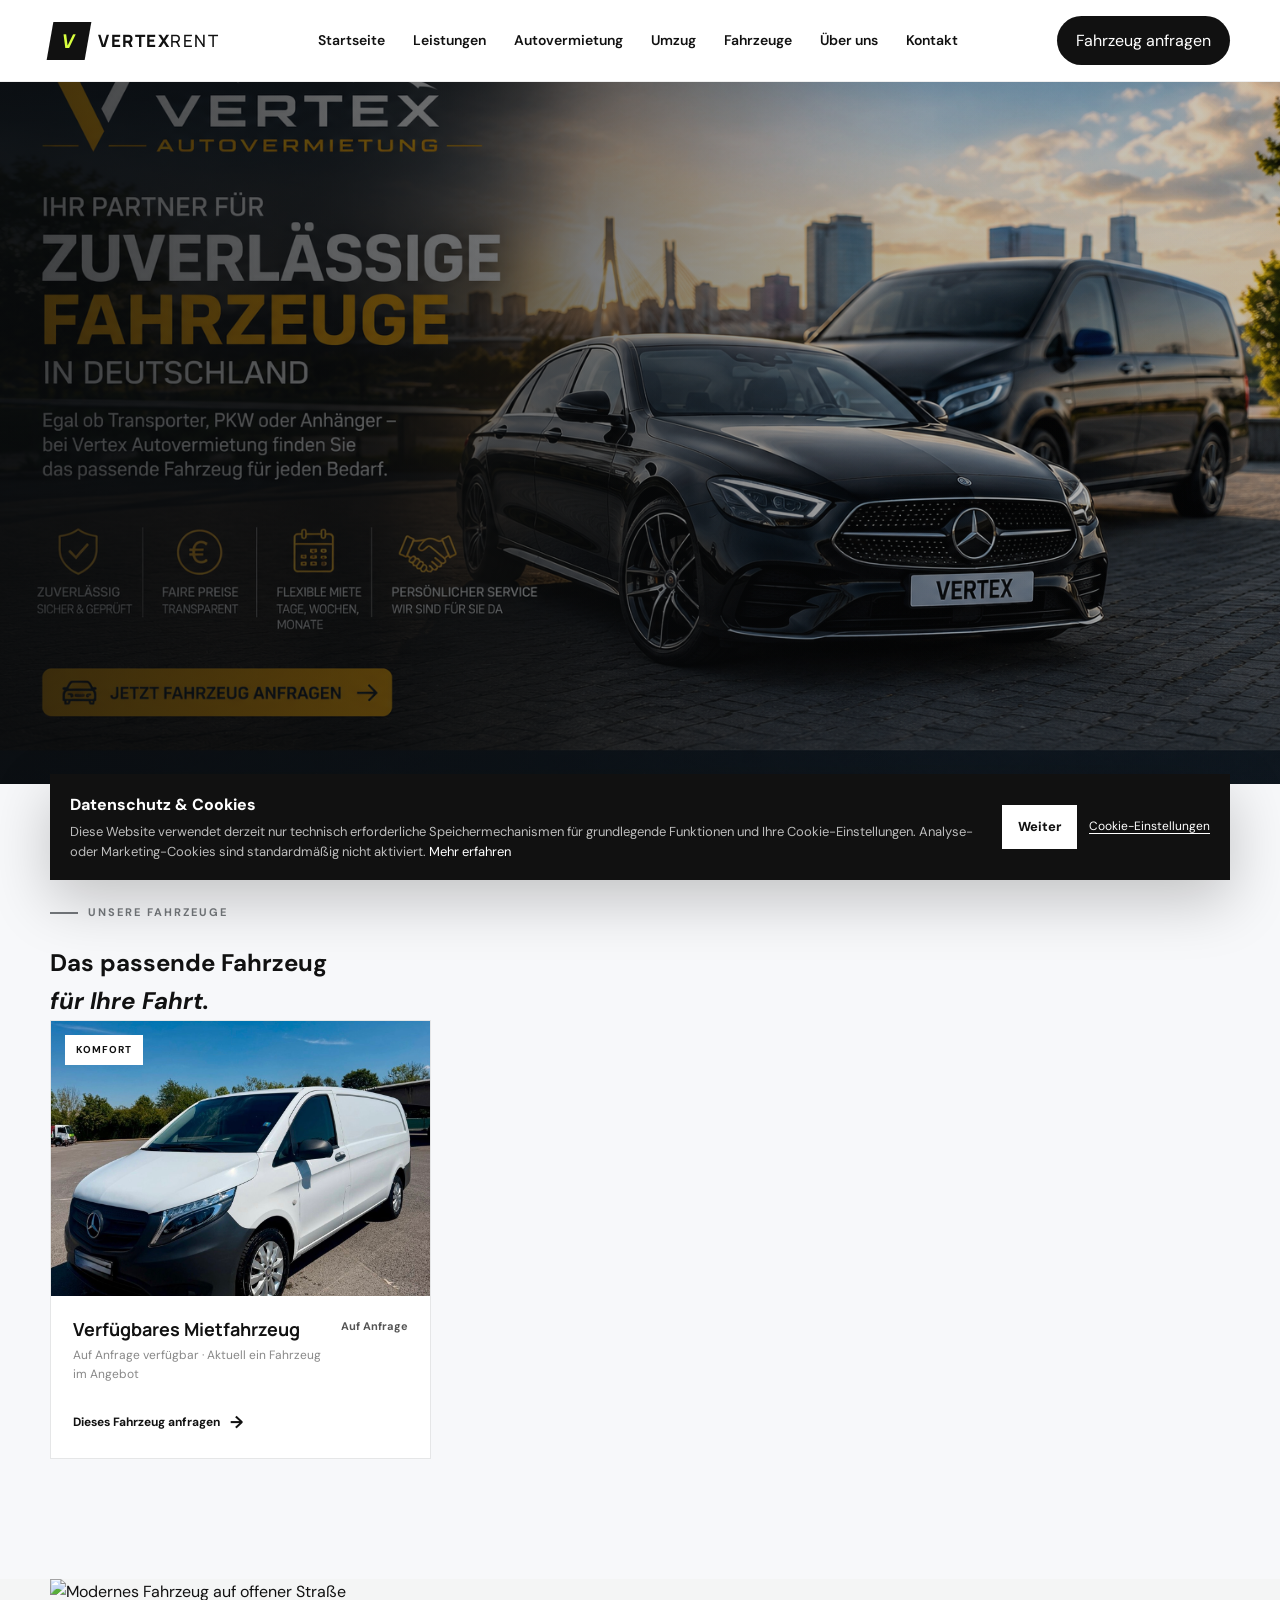
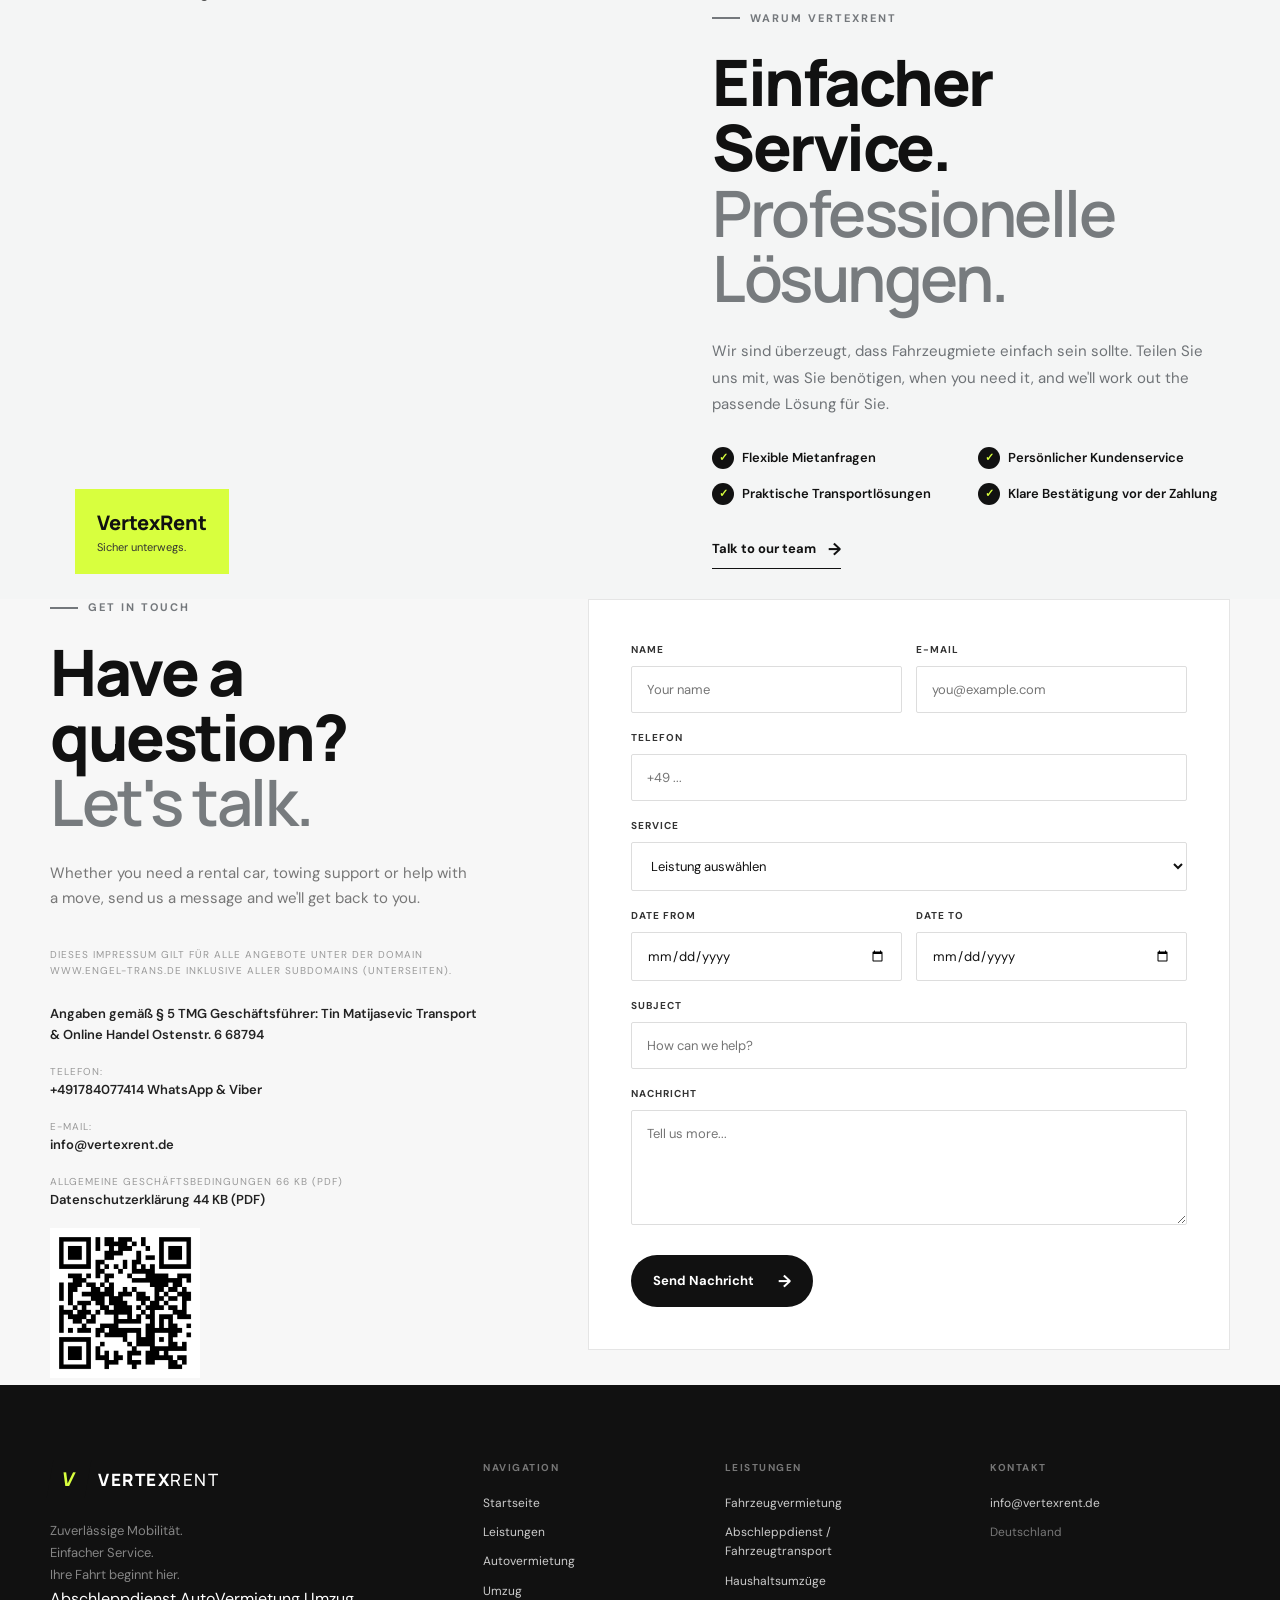
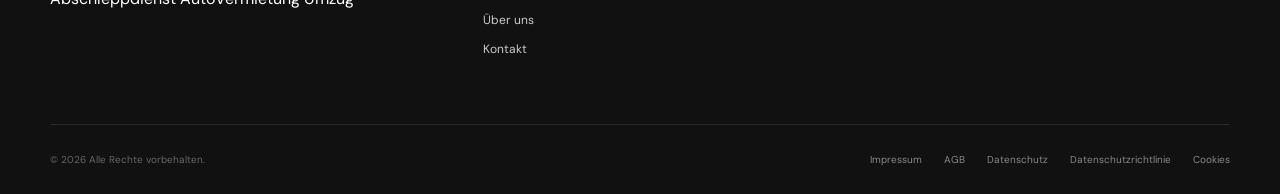
==== commit 6e9d47ec: "changed the email and remove vertext on the footer" ====
--- a/index.html
+++ b/index.html
@@ -269,13 +269,11 @@
 <div class="contact-details">
 <div class="contact-detail">
 <span>
-                       Dieses Impressum gilt für alle Angebote unter der
-Domain www.engel-trans.de inklusive aller Subdomains
-(Unterseiten).
+                       Dieses Impressum gilt für alle Angebote unter der Domain www.engel-trans.de inklusive aller Subdomains (Unterseiten).
                     </span>
                     <br/>
 <strong>
-                        Angaben gemäß $ 5 TMG
+                        Angaben gemäß § 5 TMG
 
 Geschäftsführer: Tin Matijasevic
 Transport & Online Handel
@@ -297,7 +295,7 @@
                        E-Mail:
                     </span>
 <strong>
-                        engel2023de@gmail.com
+                      info@vertexrent.de
                     </strong>
                     
 </div>
@@ -456,7 +454,7 @@
       </div>
     </div>
     <div class="footer-bottom">
-      <p>© 2026 VertexRent. Alle Rechte vorbehalten.</p>
+      <p>© 2026 Alle Rechte vorbehalten.</p>
       <nav aria-label="Rechtliche Hinweise" class="legal-links">
         <a href="impressum.html">Impressum</a>
         <a href="agb.html">AGB</a>
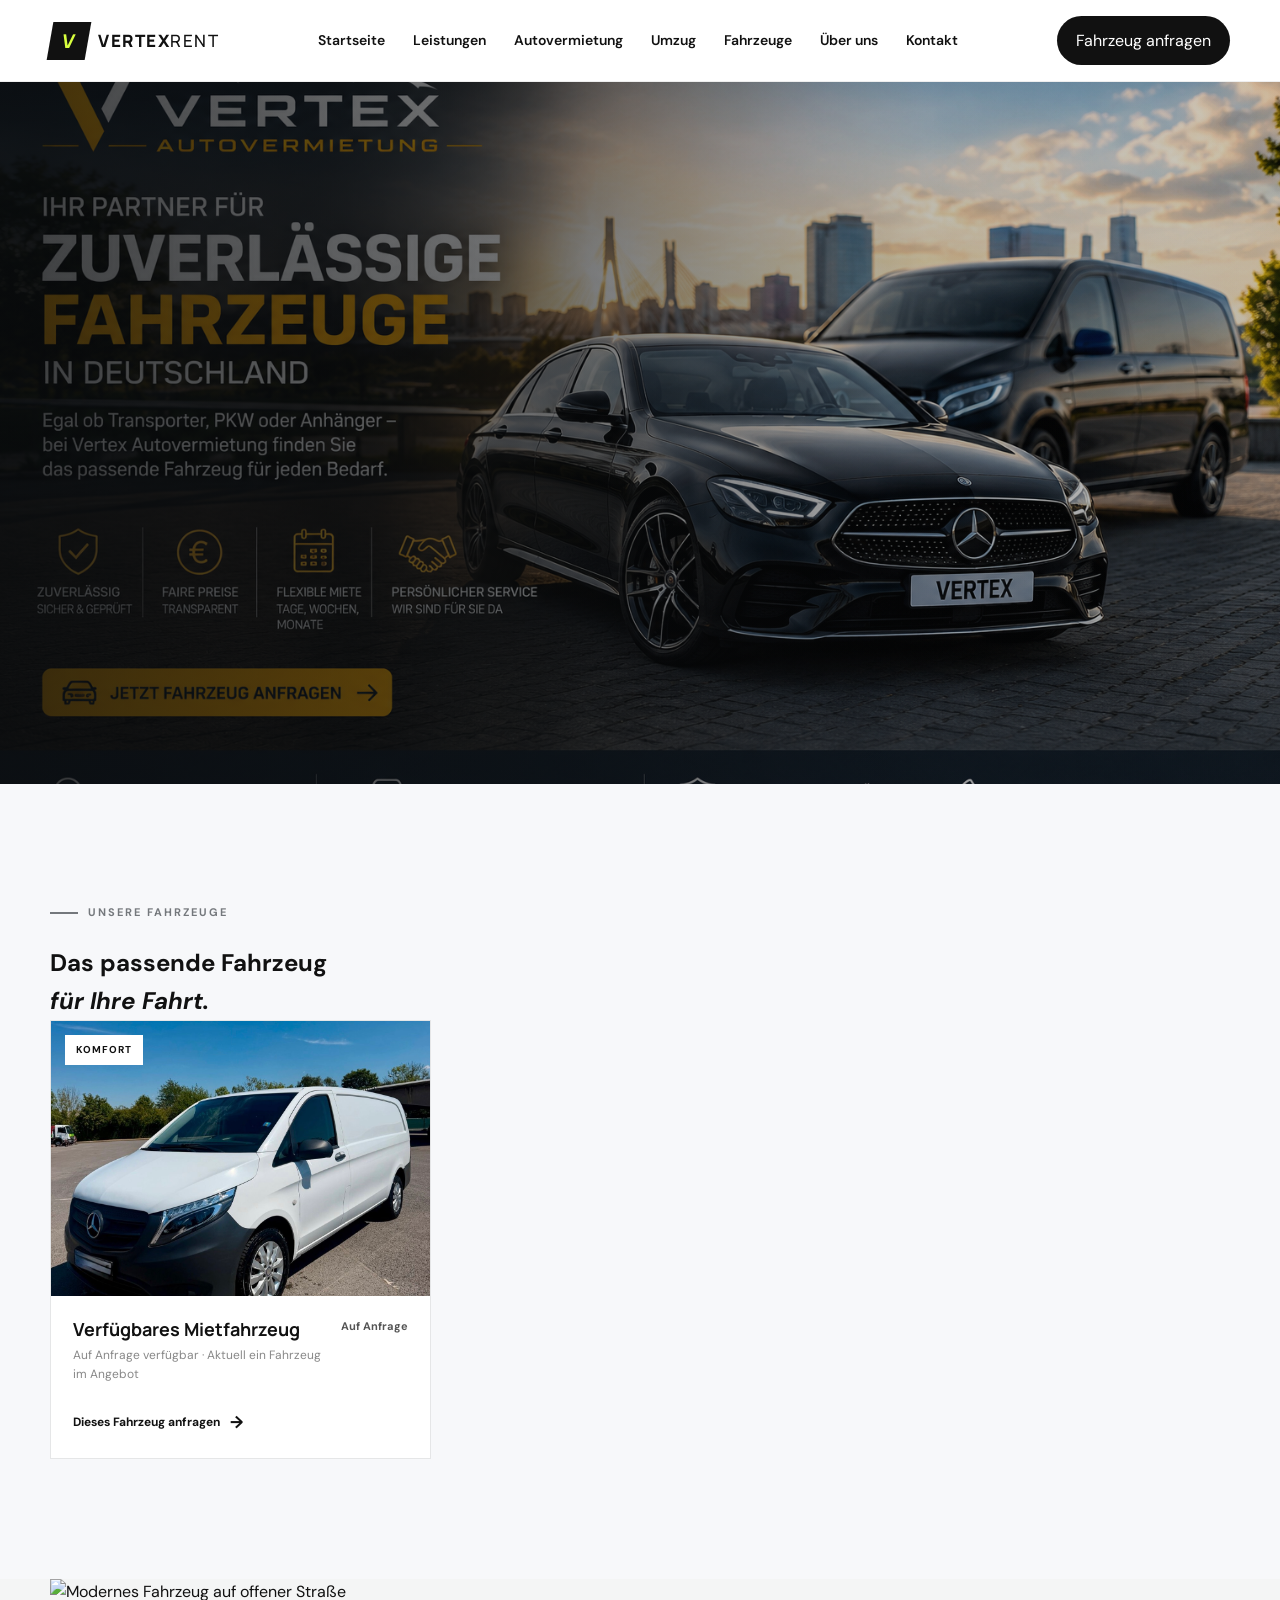
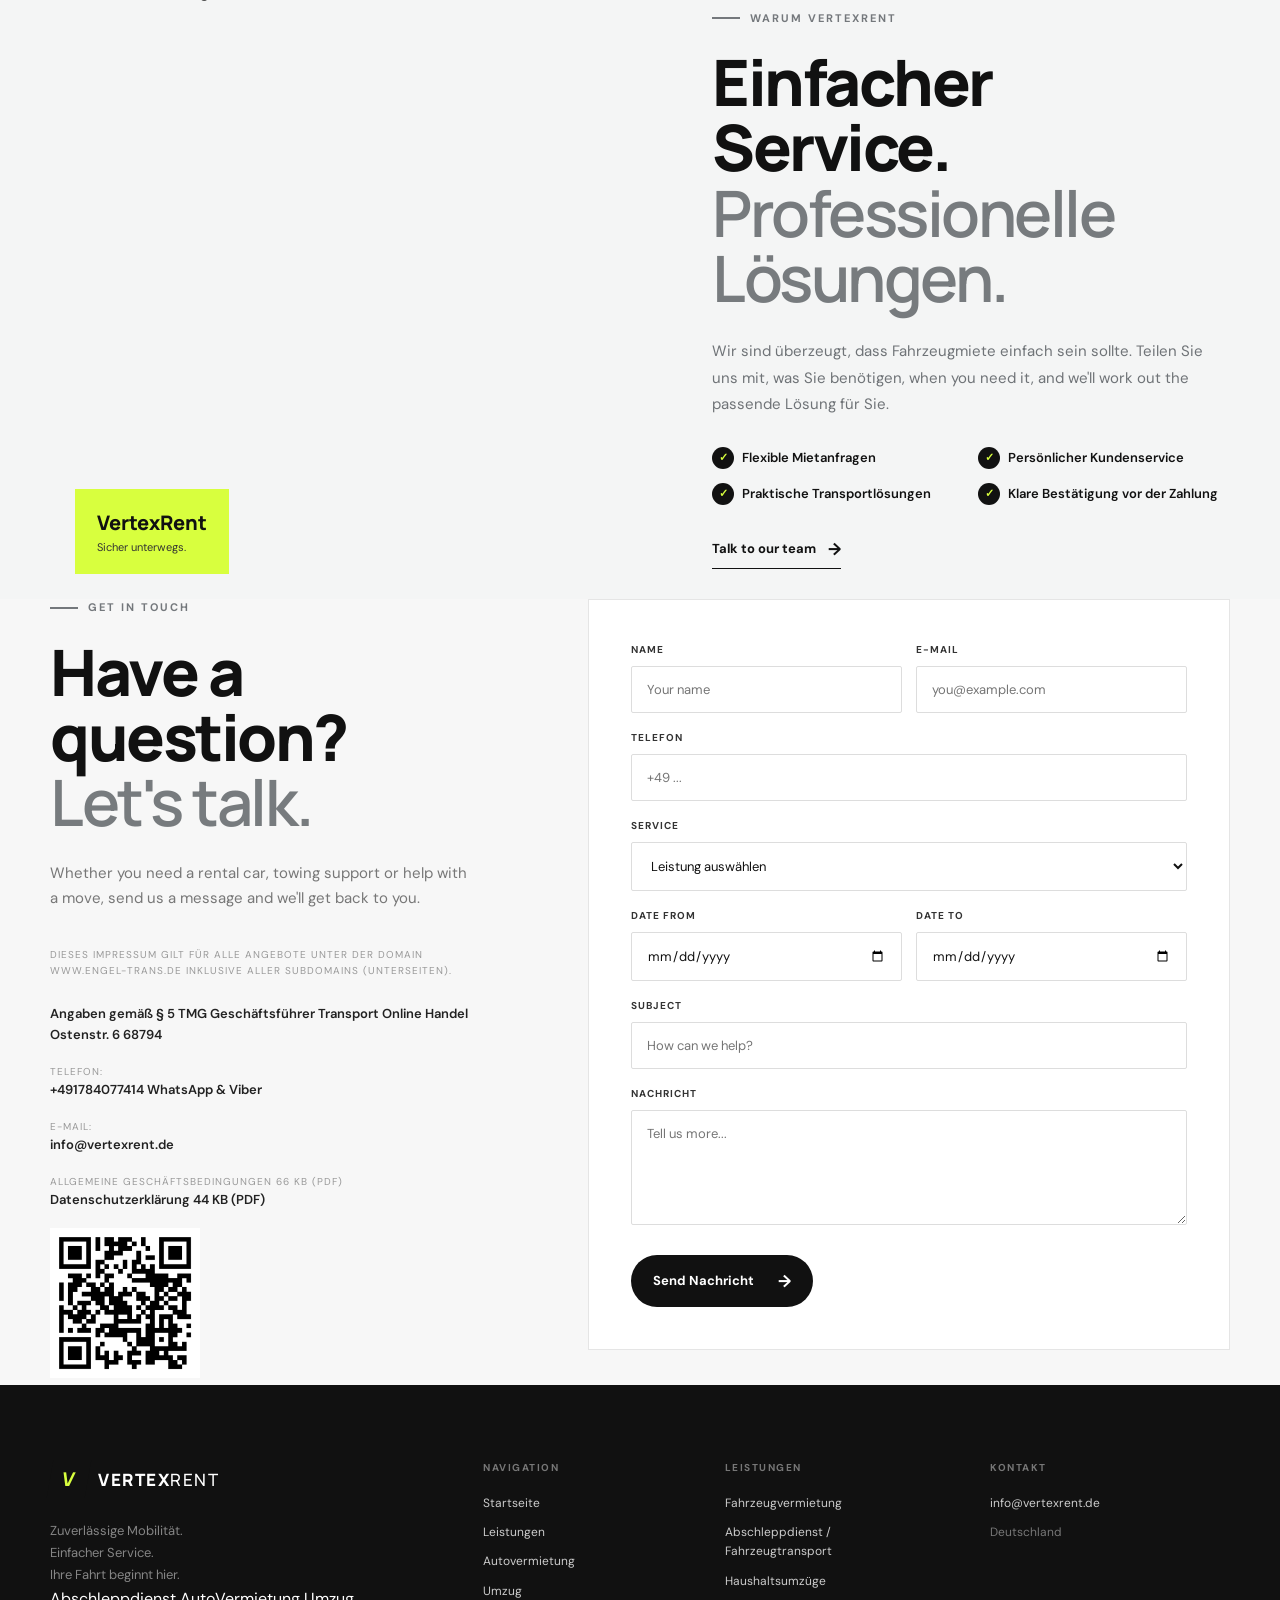
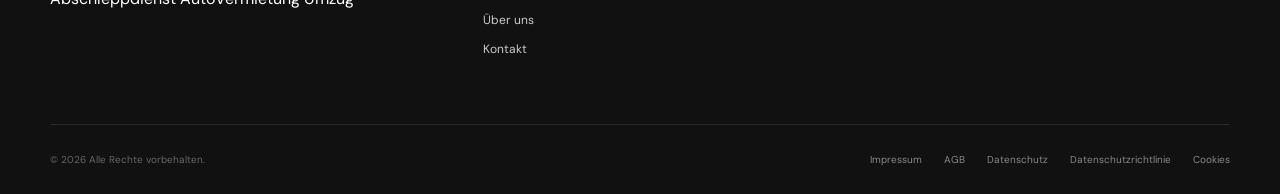
==== commit 074906d5: "fix js file link" ====
--- a/index.html
+++ b/index.html
@@ -275,8 +275,8 @@
 <strong>
                         Angaben gemäß § 5 TMG
 
-Geschäftsführer: Tin Matijasevic
-Transport & Online Handel
+Geschäftsführer
+Transport Online Handel
 Ostenstr. 6 68794
 
                     </strong>
--- a/style.css
+++ b/style.css
@@ -1868,3 +1868,4 @@
     .hero-content { max-width: 100%; }
     .hero-content::before { font-size: 9px; letter-spacing: .10em; padding: 7px 10px; }
 }
+
